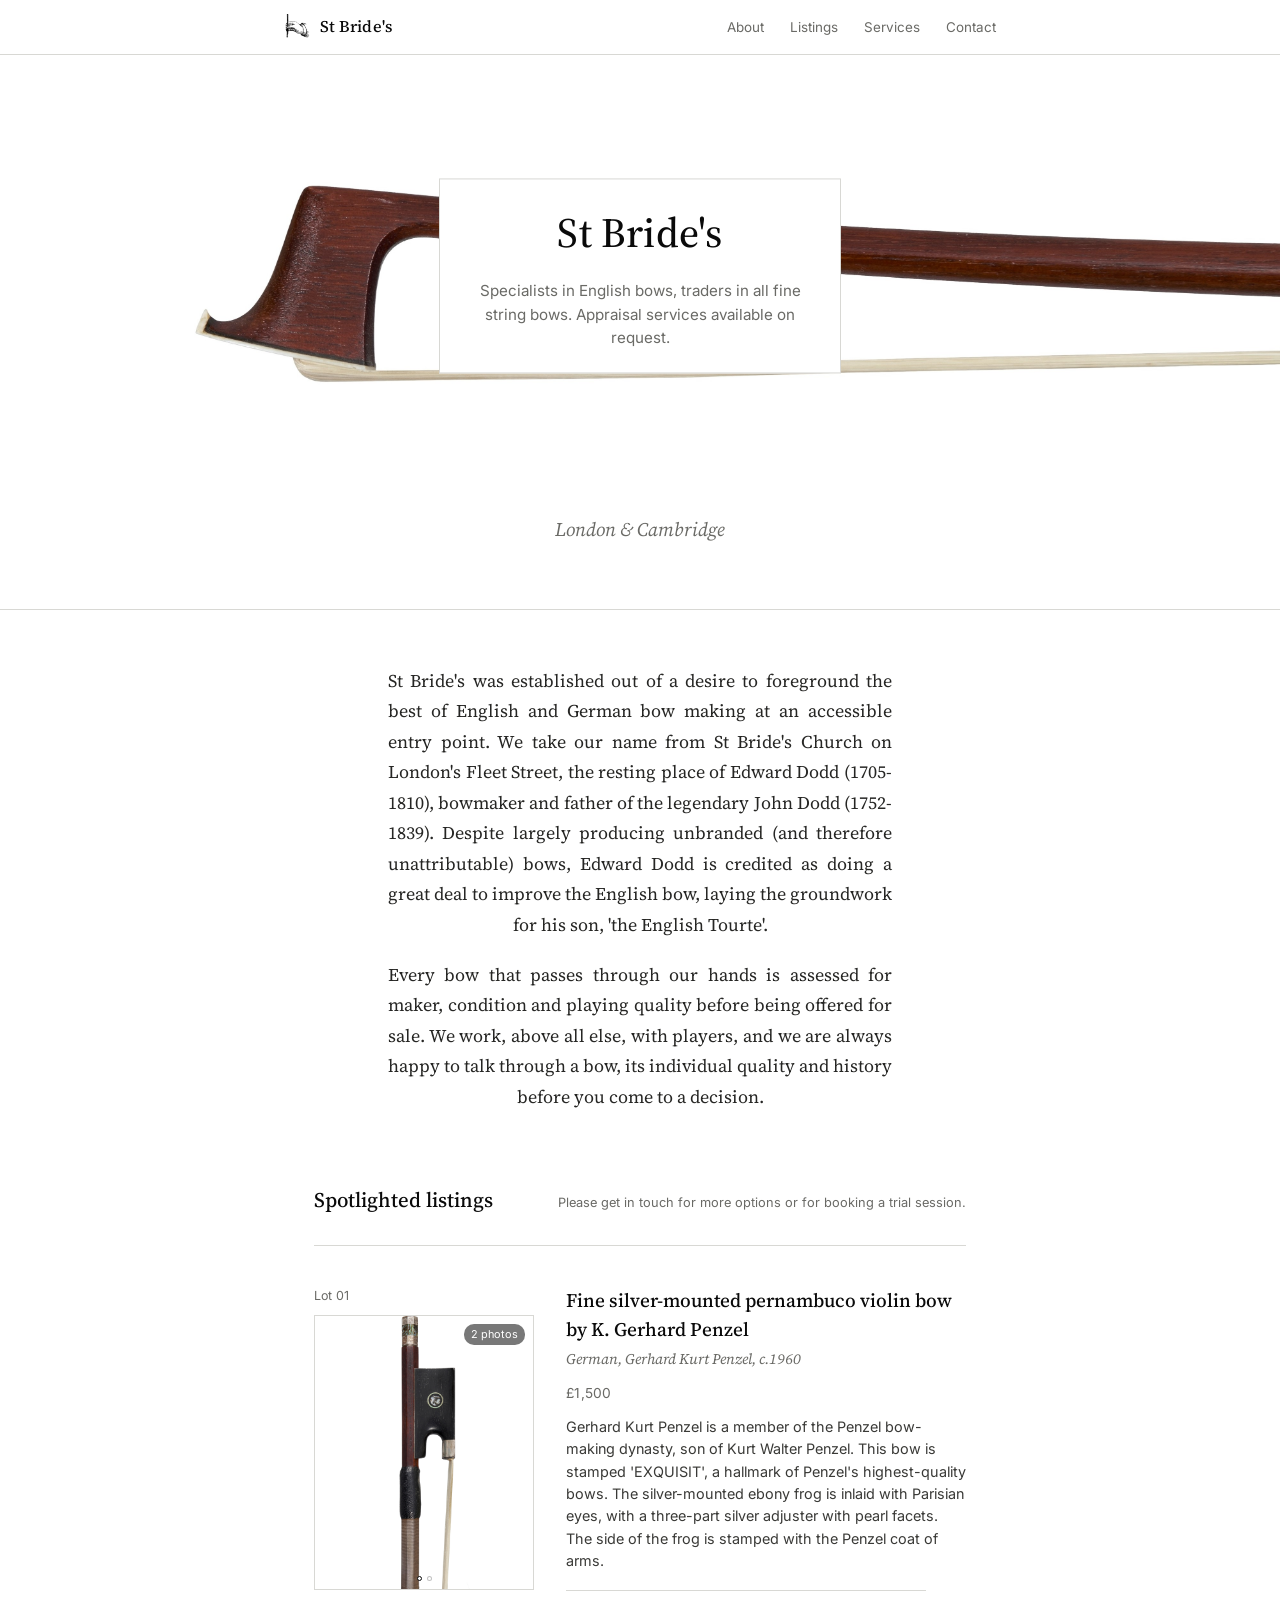
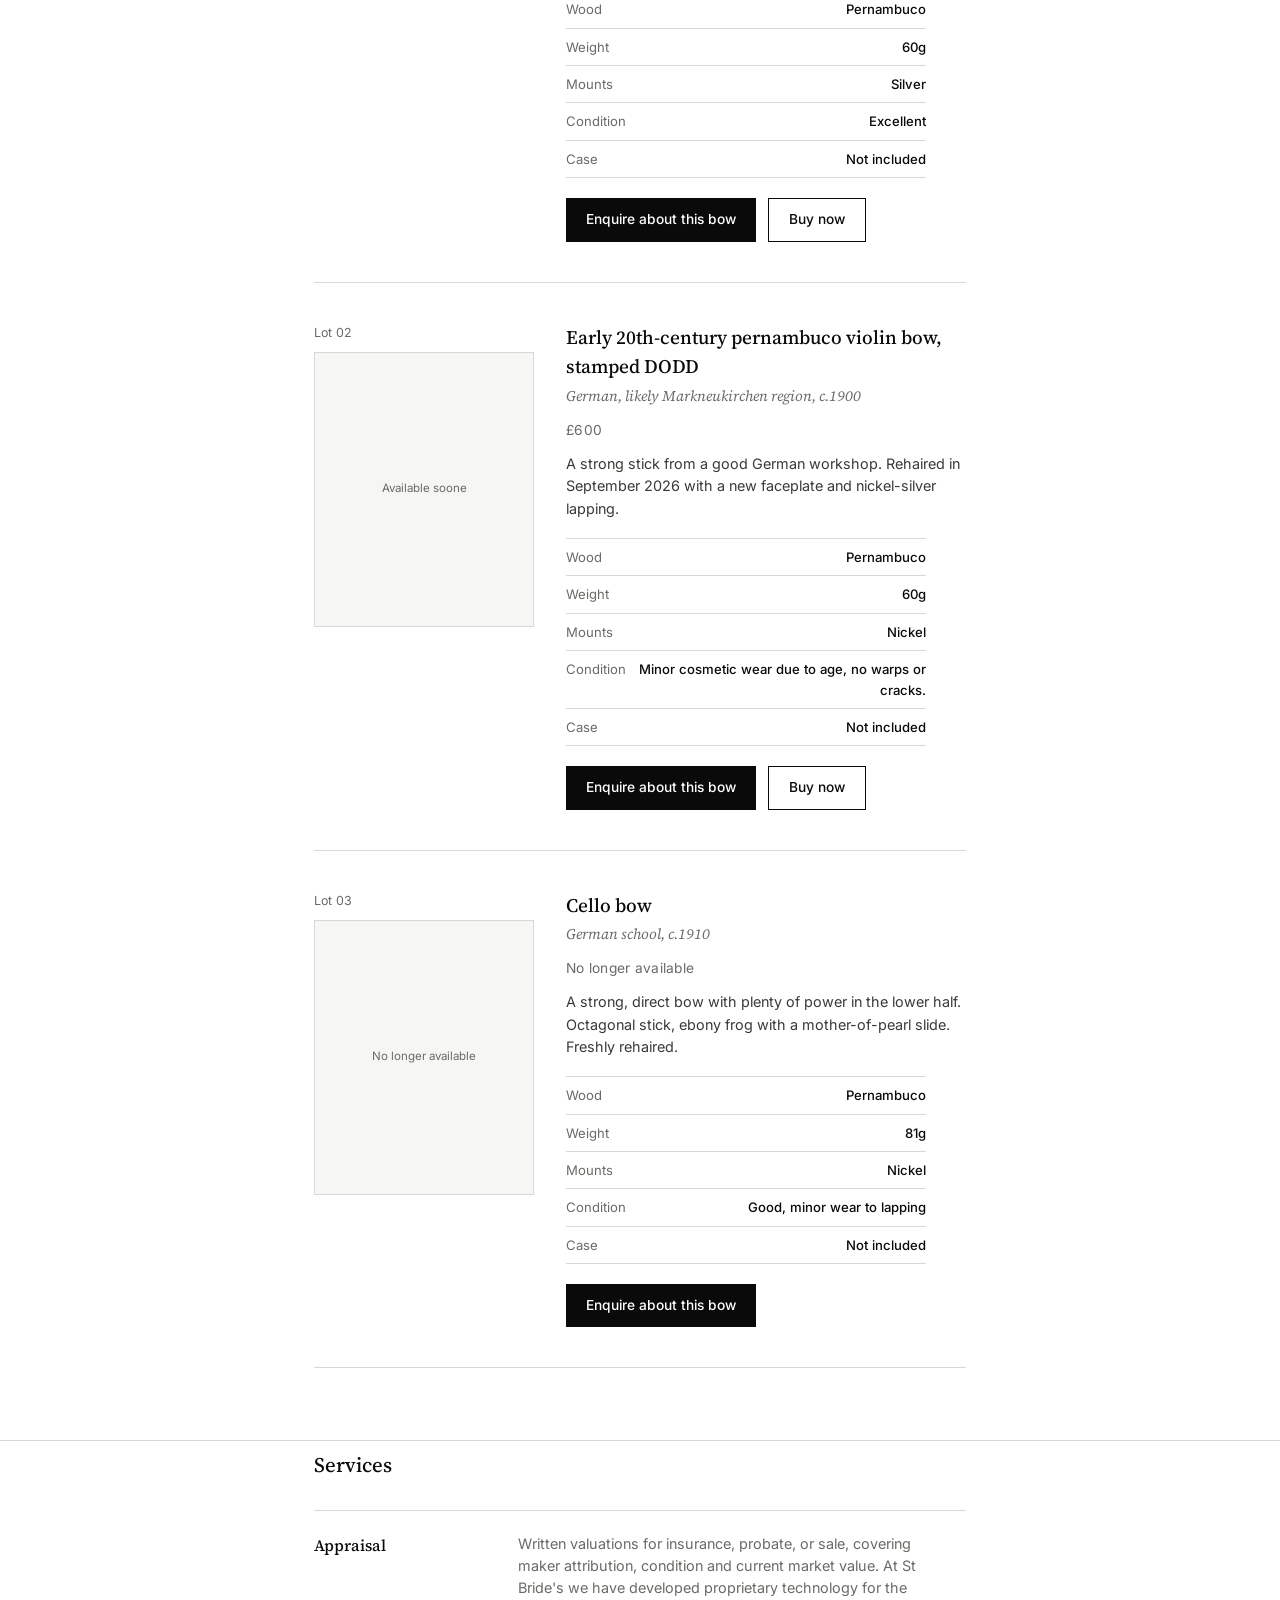
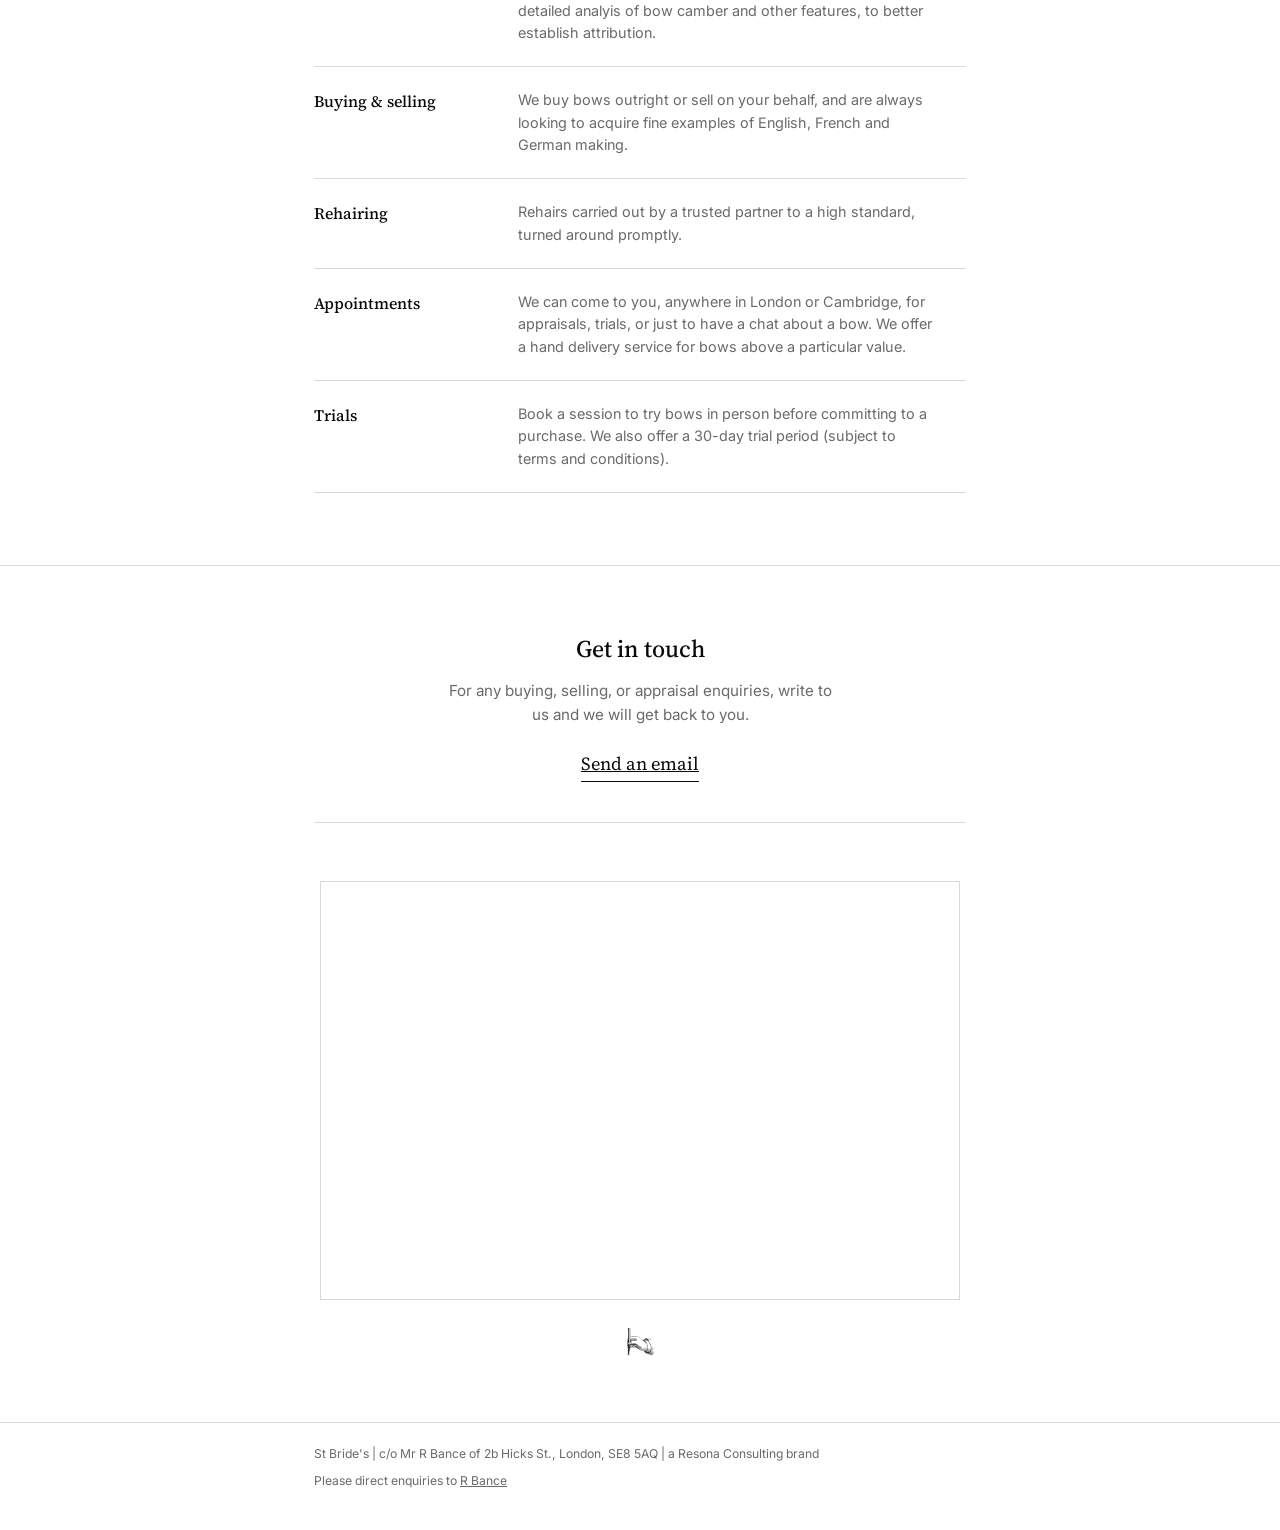
==== index.html @ fdedaac2 "Remove mailing list and duplicate sign-off image Removed mailing list section and redundant sign-off" ====
<!DOCTYPE html>
<html lang="en">
<head>
<meta charset="UTF-8">
<meta name="viewport" content="width=device-width, initial-scale=1.0">
<title>St Bride's Bows</title>
<link rel="icon" type="image/png" href="holding.png">
<link rel="preconnect" href="https://fonts.googleapis.com">
<link rel="preconnect" href="https://fonts.gstatic.com" crossorigin>
<link href="https://fonts.googleapis.com/css2?family=Source+Serif+4:ital,wght@0,400;0,500;1,400&family=Inter:wght@400;500&display=swap" rel="stylesheet">
<style>
  :root{
    --ink: #0a0a0a;
    --paper: #ffffff;
    --surface: #f6f6f4;
    --line: #d8d8d4;
    --dim: #6a6a66;
  }

  *{ margin:0; padding:0; box-sizing:border-box; }

  html{ scroll-behavior: smooth; }
  html, body{ max-width: 100%; overflow-x: hidden; }

  body{
    background: var(--paper);
    color: var(--ink);
    font-family: 'Inter', sans-serif;
    line-height: 1.55;
    -webkit-font-smoothing: antialiased;
    padding-top: 58px;
  }

  a{ color: inherit; }

  .serif{ font-family: 'Source Serif 4', serif; }

  .wrap{
    max-width: 700px;
    margin: 0 auto;
    padding: 0 24px;
  }

  hr.rule{
    border: none;
    border-top: 1px solid var(--line);
    margin: 0;
  }

  /* ---------- HEADER ---------- */
  .site-header{
    position: fixed;
    top: 0;
    left: 0;
    right: 0;
    z-index: 50;
    background: rgba(255,255,255,0.9);
    backdrop-filter: blur(8px);
    -webkit-backdrop-filter: blur(8px);
    border-bottom: 1px solid var(--line);
  }
  .site-header .wrap{
    max-width: 760px;
    display: flex;
    align-items: center;
    justify-content: space-between;
    padding: 14px 24px;
  }
  .site-header .brand{
    display: flex;
    align-items: center;
    gap: 10px;
    text-decoration: none;
  }
  .site-header .brand img{
    width: 26px;
    height: 26px;
    object-fit: contain;
    display: block;
  }
  .site-header .brand span{
    font-family: 'Source Serif 4', serif;
    font-weight: 500;
    font-size: 1.02rem;
    letter-spacing: 0.005em;
  }
  .site-header nav{
    display: flex;
    align-items: center;
    gap: 26px;
  }
  .site-header nav a{
    font-size: 0.84rem;
    text-decoration: none;
    color: var(--dim);
    transition: color 0.15s ease;
  }
  .site-header nav a:hover{ color: var(--ink); }

  @media (max-width: 480px){
    .site-header .brand span{ display: none; }
    .site-header nav{ gap: 16px; }
    .site-header nav a{ font-size: 0.78rem; }
  }

  /* ---------- HERO ---------- */
  .hero{
    padding: 0 0 64px;
    text-align: center;
  }
  .hero-photo{
    position: relative;
    width: 100%;
    height: clamp(240px, 34vw, 440px);
    background: var(--surface);
    overflow: hidden;
  }
  .hero-photo img{
    width: 100%;
    height: 100%;
    object-fit: cover;
    object-position: center 30%;
    display: block;
  }
  .hero-caption{
    position: absolute;
    left: 50%;
    top: 50%;
    transform: translate(-50%, -50%);
    background: #ffffff;
    border: 1px solid var(--line);
    padding: 22px 30px;
    max-width: 88%;
    box-sizing: border-box;
  }

  @media (max-width: 480px){
    .hero .mark{ font-size: 1.9rem; }
    .hero-caption{ padding: 16px 20px; }
  }
  .hero .mark{
    font-family: 'Source Serif 4', serif;
    font-size: 2.6rem;
    font-weight: 500;
    letter-spacing: 0.005em;
  }
  .hero .mark sup{
    font-size: 0.5em;
    top: -1em;
  }
  .hero .strapline{
    margin-top: 14px;
    font-size: 0.95rem;
    color: var(--dim);
    max-width: 34ch;
    margin-left: auto;
    margin-right: auto;
  }
  .hero .estd{
    margin-top: 22px;
    font-family: 'Source Serif 4', serif;
    font-style: italic;
    font-size: 1.2rem;
    color: var(--dim);
  }

  /* ---------- ABOUT ---------- */
  .about{
    padding: 56px 0 64px;
    scroll-margin-top: 72px;
  }
  .about p{
    font-family: 'Source Serif 4', serif;
    font-size: 1.12rem;
    line-height: 1.7;
    max-width: 56ch;
    margin: 0 auto;
    text-align: justify;
    text-align-last: center;
    color: #262624;
  }
  .about p + p{ margin-top: 20px; }

  /* ---------- LISTINGS ---------- */
  .listings{
    padding: 8px 0 72px;
    scroll-margin-top: 72px;
  }
  .listings-head{
    display:flex;
    justify-content: space-between;
    align-items: baseline;
    gap: 24px;
    padding-bottom: 28px;
  }
  .listings-head h2{
    font-family: 'Source Serif 4', serif;
    font-weight: 500;
    font-size: 1.3rem;
  }
  .listings-head span{
    font-size: 0.8rem;
    color: var(--dim);
    text-align: right;
    white-space: nowrap;
  }

  .listing{
    border-top: 1px solid var(--line);
    padding: 40px 0;
    display: grid;
    grid-template-columns: 220px 1fr;
    gap: 32px;
  }
  .listing:last-child{ border-bottom: 1px solid var(--line); }

  @media (max-width: 620px){
    .listing{ grid-template-columns: 1fr; gap: 20px; }
  }

  .lot-no{
    font-size: 0.78rem;
    color: var(--dim);
    margin-bottom: 10px;
  }

  .photo-slot{
    position: relative;
    aspect-ratio: 4/5;
    background: var(--surface);
    border: 1px solid var(--line);
    display:flex;
    align-items:center;
    justify-content:center;
    text-align:center;
    padding: 16px;
    overflow: hidden;
  }
  .photo-slot .label{
    font-size: 0.72rem;
    color: var(--dim);
  }
  .photo-slot img{
    width:100%;
    height:100%;
    object-fit: cover;
  }

  /* ---------- GALLERY (auto-built from data-photos) ---------- */
  .photo-slot.has-gallery{
    padding: 0;
    cursor: zoom-in;
  }
  .photo-slot .gallery-frame{
    position: relative;
    width: 100%;
    height: 100%;
  }
  .photo-slot .gallery-img{
    width: 100%;
    height: 100%;
    object-fit: cover;
    display: block;
  }
  .gallery-nav{
    position: absolute;
    top: 50%;
    transform: translateY(-50%);
    width: 28px;
    height: 28px;
    border: none;
    border-radius: 50%;
    background: rgba(255,255,255,0.85);
    color: var(--ink);
    font-size: 0.85rem;
    line-height: 1;
    cursor: pointer;
    display: flex;
    align-items: center;
    justify-content: center;
    opacity: 0;
    transition: opacity 0.15s ease;
  }
  .photo-slot:hover .gallery-nav,
  .photo-slot:focus-within .gallery-nav{ opacity: 1; }
  .gallery-nav.prev{ left: 8px; }
  .gallery-nav.next{ right: 8px; }
  .gallery-dots{
    position: absolute;
    left: 0;
    right: 0;
    bottom: 8px;
    display: flex;
    justify-content: center;
    gap: 5px;
  }
  .gallery-dots span{
    width: 5px;
    height: 5px;
    border-radius: 50%;
    background: rgba(255,255,255,0.6);
    border: 1px solid rgba(10,10,10,0.25);
  }
  .gallery-dots span.active{ background: #fff; border-color: var(--ink); }
  .gallery-count{
    position: absolute;
    top: 8px;
    right: 8px;
    background: rgba(10,10,10,0.55);
    color: #fff;
    font-size: 0.68rem;
    padding: 2px 7px;
    border-radius: 10px;
  }

  /* ---------- LIGHTBOX ---------- */
  .lightbox{
    position: fixed;
    inset: 0;
    z-index: 200;
    background: rgba(10,10,10,0.92);
    display: none;
    align-items: center;
    justify-content: center;
  }
  .lightbox.open{ display: flex; }
  .lightbox img{
    max-width: 88vw;
    max-height: 82vh;
    object-fit: contain;
    user-select: none;
  }
  .lightbox-close{
    position: absolute;
    top: 18px;
    right: 22px;
    background: none;
    border: none;
    color: #fff;
    font-size: 1.6rem;
    line-height: 1;
    cursor: pointer;
    padding: 6px;
  }
  .lightbox-nav{
    position: absolute;
    top: 50%;
    transform: translateY(-50%);
    background: none;
    border: none;
    color: #fff;
    font-size: 2rem;
    line-height: 1;
    cursor: pointer;
    padding: 10px 16px;
  }
  .lightbox-nav.prev{ left: 4px; }
  .lightbox-nav.next{ right: 4px; }
  .lightbox-count{
    position: absolute;
    bottom: 20px;
    left: 50%;
    transform: translateX(-50%);
    color: rgba(255,255,255,0.75);
    font-size: 0.78rem;
  }
  @media (max-width: 480px){
    .lightbox-nav{ font-size: 1.6rem; padding: 8px 10px; }
  }

  .info-col h3{
    font-family: 'Source Serif 4', serif;
    font-weight: 500;
    font-size: 1.2rem;
  }
  .attribution{
    font-family: 'Source Serif 4', serif;
    font-style: italic;
    font-size: 0.92rem;
    color: var(--dim);
    margin-top: 3px;
  }
  .price{
    font-size: 0.98rem;
    margin-top: 12px;
  }
  .price.unavailable{
    color: var(--dim);
    font-size: 0.86rem;
    letter-spacing: 0.02em;
  }
  .desc{
    font-size: 0.9rem;
    color: #3a3a37;
    margin-top: 12px;
    max-width: 46ch;
  }

  .specs{
    list-style: none;
    margin-top: 18px;
    border-top: 1px solid var(--line);
    max-width: 360px;
  }
  .specs li{
    display:flex;
    justify-content: space-between;
    gap: 12px;
    padding: 8px 0;
    border-bottom: 1px solid var(--line);
    font-size: 0.82rem;
  }
  .specs li span:first-child{ color: var(--dim); }
  .specs li span:last-child{ font-weight: 500; text-align: right; }

  .cta-row{
    margin-top: 20px;
    display: flex;
    flex-wrap: wrap;
    gap: 12px;
  }

  .cta{
    display: inline-flex;
    align-items:center;
    justify-content:center;
    background: var(--ink);
    color: #fff;
    text-decoration: none;
    font-weight: 500;
    font-size: 0.86rem;
    padding: 11px 20px;
    transition: opacity 0.15s ease;
  }
  .cta:hover{ opacity: 0.8; }
  .cta:focus-visible{
    outline: 2px solid var(--ink);
    outline-offset: 3px;
  }

  .cta-buy{
    display: inline-flex;
    align-items:center;
    justify-content:center;
    background: transparent;
    color: var(--ink);
    border: 1px solid var(--ink);
    text-decoration: none;
    font-weight: 500;
    font-size: 0.86rem;
    padding: 10px 20px;
    transition: background 0.15s ease, color 0.15s ease;
  }
  .cta-buy:hover{ background: var(--ink); color: #fff; }
  .cta-buy:focus-visible{
    outline: 2px solid var(--ink);
    outline-offset: 3px;
  }

  /* ---------- SERVICES ---------- */
  .services{
    padding: 8px 0 72px;
    scroll-margin-top: 72px;
  }
  .services h2{
    font-family: 'Source Serif 4', serif;
    font-weight: 500;
    font-size: 1.3rem;
    padding-bottom: 28px;
  }
  .services ul{
    list-style: none;
    border-top: 1px solid var(--line);
  }
  .services li{
    display: grid;
    grid-template-columns: 180px 1fr;
    gap: 24px;
    padding: 22px 0;
    border-bottom: 1px solid var(--line);
  }
  .services li strong{
    font-family: 'Source Serif 4', serif;
    font-weight: 500;
    font-size: 1rem;
  }
  .services li p{
    font-size: 0.9rem;
    color: var(--dim);
    max-width: 46ch;
  }
  @media (max-width: 620px){
    .services li{ grid-template-columns: 1fr; gap: 6px; }
  }

  /* ---------- CONTACT ---------- */
  .contact{
    padding: 64px 0 64px;
    text-align: center;
    scroll-margin-top: 72px;
  }
  .contact h2{
    font-family: 'Source Serif 4', serif;
    font-weight: 500;
    font-size: 1.5rem;
  }
  .contact p{
    margin-top: 12px;
    color: var(--dim);
    font-size: 0.95rem;
    max-width: 40ch;
    margin-left: auto;
    margin-right: auto;
  }
  .contact .email{
    display: inline-block;
    margin-top: 24px;
    font-family: 'Source Serif 4', serif;
    font-size: 1.15rem;
    border-bottom: 1px solid var(--ink);
    padding-bottom: 2px;
  }
  .contact .note{
    margin-top: 28px;
    font-size: 0.78rem;
    color: var(--dim);
  }
  .contact .sign-off{
    width: 30px;
    height: 30px;
    object-fit: contain;
    display: block;
    margin: 28px auto 0;
    opacity: 0.85;
  }

  /* ---------- MAILING LIST ---------- */
  .mailing-list{
    margin-top: 40px;
    padding-top: 40px;
    border-top: 1px solid var(--line);
  }
  .mailing-list h3{
    font-family: 'Source Serif 4', serif;
    font-weight: 500;
    font-size: 1.05rem;
  }
  .mailing-list p{
    margin-top: 8px;
    color: var(--dim);
    font-size: 0.88rem;
    max-width: 38ch;
    margin-left: auto;
    margin-right: auto;
  }
  .mailing-list .ml-embed{
    margin-top: 18px;
    display: flex;
    justify-content: center;
  }
  .mailing-list .ml-embed iframe{
    width: 100%;
    max-width: 640px;
    height: 419px;
    border: 1px solid var(--line);
  }
  @media (max-width: 480px){
    .mailing-list .ml-embed iframe{ height: 520px; }
  }
  .mailing-list .ml-note{
    margin-top: 10px;
    font-size: 0.74rem;
    color: var(--dim);
  }

  /* ---------- FOOTER ---------- */
  footer{
    border-top: 1px solid var(--line);
    padding: 22px 0 40px;
  }
  footer .wrap{
    display:flex;
    justify-content: space-between;
    flex-wrap: wrap;
    gap: 8px;
    font-size: 0.76rem;
    color: var(--dim);
  }
  footer a{ text-decoration: underline; }

  @media (prefers-reduced-motion: reduce){
    .cta, .cta-buy{ transition: none; }
    html{ scroll-behavior: auto; }
  }
</style>
</head>
<body>

<header class="site-header">
  <div class="wrap">
    <a class="brand" href="#top">
      <img src="holding.png" alt="St Bride's logo">
      <span>St Bride's</span>
    </a>
    <nav>
      <a href="#about">About</a>
      <a href="#listings">Listings</a>
      <a href="#services">Services</a>
      <a href="#contact">Contact</a>
    </nav>
  </div>
</header>

<section class="hero" id="top">
  <div class="hero-photo">
    <img src="frog-detail.jpg" alt="Detail of a violin bow frog">
    <div class="hero-caption">
      <div class="mark">St Bride's</div>
      <p class="strapline">Specialists in English bows, traders in all fine string bows. Appraisal services available on request.</p>
    </div>
  </div>
  <div class="wrap">
    <p class="estd">London & Cambridge</p>
  </div>
</section>

<hr class="rule">

<section class="about" id="about">
  <div class="wrap">
    <p>St Bride's was established out of a desire to foreground the best of English and German bow making at an accessible entry point. We take our name from St Bride's Church on London's Fleet Street, the resting place of Edward Dodd (1705-1810), bowmaker and father of the legendary John Dodd (1752-1839). Despite largely producing unbranded (and therefore unattributable) bows, Edward Dodd is credited as doing a great deal to improve the English bow, laying the groundwork for his son, 'the English Tourte'.</p>
    <p>Every bow that passes through our hands is assessed for maker, condition and playing quality before being offered for sale. We work, above all else, with players, and we are always happy to talk through a bow, its individual quality and history before you come to a decision.</p>
  </div>
</section>

<section class="listings" id="listings">
  <div class="wrap">
    <div class="listings-head">
      <h2>Spotlighted listings</h2>
      <span>Please get in touch for more options or for booking a trial session.</span>
    </div>

    <!-- LOT 01 -->
    <article class="listing">
      <div>
        <div class="lot-no">Lot 01</div>
        <div class="photo-slot" data-photos="images/lot01-frog.jpg,images/lot01-tip.jpg" data-alt="Fine pernambuco violin bow by Penzel">
          <span class="label">Available soon</span>
          <!--
            To add photos: put the files in an /images folder next to this page,
            then fill in data-photos above as a comma-separated list, e.g.
            data-photos="images/lot01-full.jpg,images/lot01-frog.jpg,images/lot01-tip.jpg"
            The gallery (thumbnail arrows, dots, and click-to-enlarge lightbox)
            builds itself from that list — nothing else to edit.
          -->
        </div>
      </div>
      <div class="info-col">
        <h3>Fine silver-mounted pernambuco violin bow by K. Gerhard Penzel</h3>
        <div class="attribution">German, Gerhard Kurt Penzel, c.1960</div>
        <div class="price unavailable">£1,500</div>
        <p class="desc">Gerhard Kurt Penzel is a member of the Penzel bow-making dynasty, son of Kurt Walter Penzel. This bow is stamped 'EXQUISIT', a hallmark of Penzel's highest-quality bows. The silver-mounted ebony frog is inlaid with Parisian eyes, with a three-part silver adjuster with pearl facets. The side of the frog is stamped with the Penzel coat of arms.</p>
        <ul class="specs">
          <li><span>Wood</span><span>Pernambuco</span></li>
          <li><span>Weight</span><span>60g</span></li>
          <li><span>Mounts</span><span>Silver</span></li>
          <li><span>Condition</span><span>Excellent</span></li>
          <li><span>Case</span><span>Not included</span></li>
        </ul>
        <div class="cta-row">
          <a class="cta" href="mailto:reubenbance@gmail.com?subject=Enquiry — Lot 01, Violin bow">
            Enquire about this bow
          </a>
          <!-- Replace with this lot's Stripe Payment Link (Stripe Dashboard → Payment links → Create) -->
          <a class="cta-buy" href="https://buy.stripe.com/REPLACE_LOT_01">
            Buy now
          </a>
        </div>
      </div>
    </article>

    <!-- LOT 02 -->
    <article class="listing">
      <div>
        <div class="lot-no">Lot 02</div>
        <div class="photo-slot">
          <span class="label">Available soone</span>
        </div>
      </div>
      <div class="info-col">
        <h3>Early 20th-century pernambuco violin bow, stamped DODD</h3>
        <div class="attribution">German, likely Markneukirchen region, c.1900</div>
        <div class="price unavailable">£600</div>
        <p class="desc">A strong stick from a good German workshop. Rehaired in September 2026 with a new faceplate and nickel-silver lapping.</p>
        <ul class="specs">
          <li><span>Wood</span><span>Pernambuco</span></li>
          <li><span>Weight</span><span>60g</span></li>
          <li><span>Mounts</span><span>Nickel</span></li>
          <li><span>Condition</span><span>Minor cosmetic wear due to age, no warps or cracks.</span></li>
          <li><span>Case</span><span>Not included</span></li>
        </ul>
        <div class="cta-row">
          <a class="cta" href="mailto:reubenbance@gmail.com?subject=Enquiry — Lot 02, Viola bow">
            Enquire about this bow
          </a>
          <!-- Replace with this lot's Stripe Payment Link -->
          <a class="cta-buy" href="https://buy.stripe.com/REPLACE_LOT_02">
            Buy now
          </a>
        </div>
      </div>
    </article>

    <!-- LOT 03 -->
    <article class="listing">
      <div>
        <div class="lot-no">Lot 03</div>
        <div class="photo-slot">
          <span class="label">No longer available</span>
        </div>
      </div>
      <div class="info-col">
        <h3>Cello bow</h3>
        <div class="attribution">German school, c.1910</div>
        <div class="price unavailable">No longer available</div>
        <p class="desc">A strong, direct bow with plenty of power in the lower half. Octagonal stick, ebony frog with a mother-of-pearl slide. Freshly rehaired.</p>
        <ul class="specs">
          <li><span>Wood</span><span>Pernambuco</span></li>
          <li><span>Weight</span><span>81g</span></li>
          <li><span>Mounts</span><span>Nickel</span></li>
          <li><span>Condition</span><span>Good, minor wear to lapping</span></li>
          <li><span>Case</span><span>Not included</span></li>
        </ul>
        <div class="cta-row">
          <a class="cta" href="mailto:reubenbance@gmail.com?subject=Enquiry — Lot 03, Cello bow">
            Enquire about this bow
          </a>
          <!-- Lot 03 is no longer available — Buy now button intentionally omitted -->
        </div>
      </div>
    </article>

  </div>
</section>

<hr class="rule">

<section class="services" id="services">
  <div class="wrap">
    <h2>Services</h2>
    <ul>
      <li>
        <strong>Appraisal</strong>
        <p>Written valuations for insurance, probate, or sale, covering maker attribution, condition and current market value. At St Bride's we have developed proprietary technology for the detailed analyis of bow camber and other features, to better establish attribution.</p>
      </li>
      <li>
        <strong>Buying &amp; selling</strong>
        <p>We buy bows outright or sell on your behalf, and are always looking to acquire fine examples of English, French and German making.</p>
      </li>
      <li>
        <strong>Rehairing</strong>
        <p>Rehairs carried out by a trusted partner to a high standard, turned around promptly.</p>
      </li>
      <li>
        <strong>Appointments</strong>
        <p>We can come to you, anywhere in London or Cambridge, for appraisals, trials, or just to have a chat about a bow. We offer a hand delivery service for bows above a particular value.</p>
      </li>
      <li>
        <strong>Trials</strong>
        <p>Book a session to try bows in person before committing to a purchase. We also offer a 30-day trial period (subject to terms and conditions).</p>
      </li>
    </ul>
  </div>
</section>

<hr class="rule">

<section class="contact" id="contact">
  <div class="wrap">
    <h2>Get in touch</h2>
    <p>For any buying, selling, or appraisal enquiries, write to us and we will get back to you.</p>
    <a class="email" href="mailto:reubenbance@gmail.com">Send an email</a>

    <div class="mailing-list">
      <div class="ml-embed">
        <iframe src="https://docs.google.com/forms/d/e/1FAIpQLSf0sSOda7EhYmlmO-nbS3aRxY2b7P7_MfkmD1TlYvDlVukSvg/viewform?embedded=true" frameborder="0" marginheight="0" marginwidth="0">Loading…</iframe>
      </div>
    </div>

    <img class="sign-off" src="holding.png" alt="St Bride's logo">
  </div>
</section>

<footer>
  <div class="wrap">
    <div>St Bride's | c/o Mr R Bance of 2b Hicks St., London, SE8 5AQ | a Resona Consulting brand</div>
    <div>Please direct enquiries to <a href="mailto:reubenbance@gmail.com">R Bance</a></div>
  </div>
</footer>

<script>
(function(){
  // Build the single lightbox overlay once
  var lb = document.createElement('div');
  lb.className = 'lightbox';
  lb.innerHTML =
    '<button class="lightbox-close" aria-label="Close">&times;</button>' +
    '<button class="lightbox-nav prev" aria-label="Previous photo">&#10094;</button>' +
    '<img alt="">' +
    '<button class="lightbox-nav next" aria-label="Next photo">&#10095;</button>' +
    '<div class="lightbox-count"></div>';
  document.body.appendChild(lb);

  var lbImg = lb.querySelector('img');
  var lbCount = lb.querySelector('.lightbox-count');
  var lbPhotos = [];
  var lbIndex = 0;
  var lbAlt = '';

  function showLightboxImage(){
    lbImg.src = lbPhotos[lbIndex];
    lbImg.alt = lbAlt;
    lbCount.textContent = lbPhotos.length > 1 ? (lbIndex + 1) + ' / ' + lbPhotos.length : '';
    var multi = lbPhotos.length > 1;
    lb.querySelector('.lightbox-nav.prev').style.display = multi ? '' : 'none';
    lb.querySelector('.lightbox-nav.next').style.display = multi ? '' : 'none';
  }
  function openLightbox(photos, index, alt){
    lbPhotos = photos; lbIndex = index; lbAlt = alt || '';
    showLightboxImage();
    lb.classList.add('open');
  }
  function closeLightbox(){ lb.classList.remove('open'); }
  function lbPrev(){ lbIndex = (lbIndex - 1 + lbPhotos.length) % lbPhotos.length; showLightboxImage(); }
  function lbNext(){ lbIndex = (lbIndex + 1) % lbPhotos.length; showLightboxImage(); }

  lb.querySelector('.lightbox-close').addEventListener('click', closeLightbox);
  lb.querySelector('.lightbox-nav.prev').addEventListener('click', lbPrev);
  lb.querySelector('.lightbox-nav.next').addEventListener('click', lbNext);
  lb.addEventListener('click', function(e){ if (e.target === lb) closeLightbox(); });
  document.addEventListener('keydown', function(e){
    if (!lb.classList.contains('open')) return;
    if (e.key === 'Escape') closeLightbox();
    if (e.key === 'ArrowLeft') lbPrev();
    if (e.key === 'ArrowRight') lbNext();
  });
  // swipe support
  var touchStartX = null;
  lb.addEventListener('touchstart', function(e){ touchStartX = e.changedTouches[0].clientX; });
  lb.addEventListener('touchend', function(e){
    if (touchStartX === null) return;
    var dx = e.changedTouches[0].clientX - touchStartX;
    if (Math.abs(dx) > 40) { dx > 0 ? lbPrev() : lbNext(); }
    touchStartX = null;
  });

  // Build an inline gallery for every photo-slot that lists photos
  document.querySelectorAll('.photo-slot[data-photos]').forEach(function(slot){
    var raw = slot.getAttribute('data-photos') || '';
    var photos = raw.split(',').map(function(s){ return s.trim(); }).filter(Boolean);
    if (photos.length === 0) return; // no photos yet — leave the placeholder label as-is

    var alt = slot.getAttribute('data-alt') || '';
    var index = 0;
    slot.classList.add('has-gallery');
    slot.innerHTML = '';

    var frame = document.createElement('div');
    frame.className = 'gallery-frame';

    var img = document.createElement('img');
    img.className = 'gallery-img';
    img.src = photos[0];
    img.alt = alt;
    frame.appendChild(img);

    function update(){
      img.src = photos[index];
      if (dots) {
        dots.querySelectorAll('span').forEach(function(d, i){
          d.classList.toggle('active', i === index);
        });
      }
    }

    var dots = null;
    if (photos.length > 1) {
      var prevBtn = document.createElement('button');
      prevBtn.className = 'gallery-nav prev';
      prevBtn.type = 'button';
      prevBtn.setAttribute('aria-label', 'Previous photo');
      prevBtn.innerHTML = '&#10094;';
      prevBtn.addEventListener('click', function(e){
        e.stopPropagation();
        index = (index - 1 + photos.length) % photos.length;
        update();
      });

      var nextBtn = document.createElement('button');
      nextBtn.className = 'gallery-nav next';
      nextBtn.type = 'button';
      nextBtn.setAttribute('aria-label', 'Next photo');
      nextBtn.innerHTML = '&#10095;';
      nextBtn.addEventListener('click', function(e){
        e.stopPropagation();
        index = (index + 1) % photos.length;
        update();
      });

      dots = document.createElement('div');
      dots.className = 'gallery-dots';
      photos.forEach(function(_, i){
        var d = document.createElement('span');
        if (i === 0) d.classList.add('active');
        dots.appendChild(d);
      });

      var count = document.createElement('div');
      count.className = 'gallery-count';
      count.textContent = photos.length + ' photos';

      frame.appendChild(prevBtn);
      frame.appendChild(nextBtn);
      frame.appendChild(dots);
      frame.appendChild(count);
    }

    frame.addEventListener('click', function(){
      openLightbox(photos, index, alt);
    });

    slot.appendChild(frame);
  });
})();
</script>
</body>
</html>
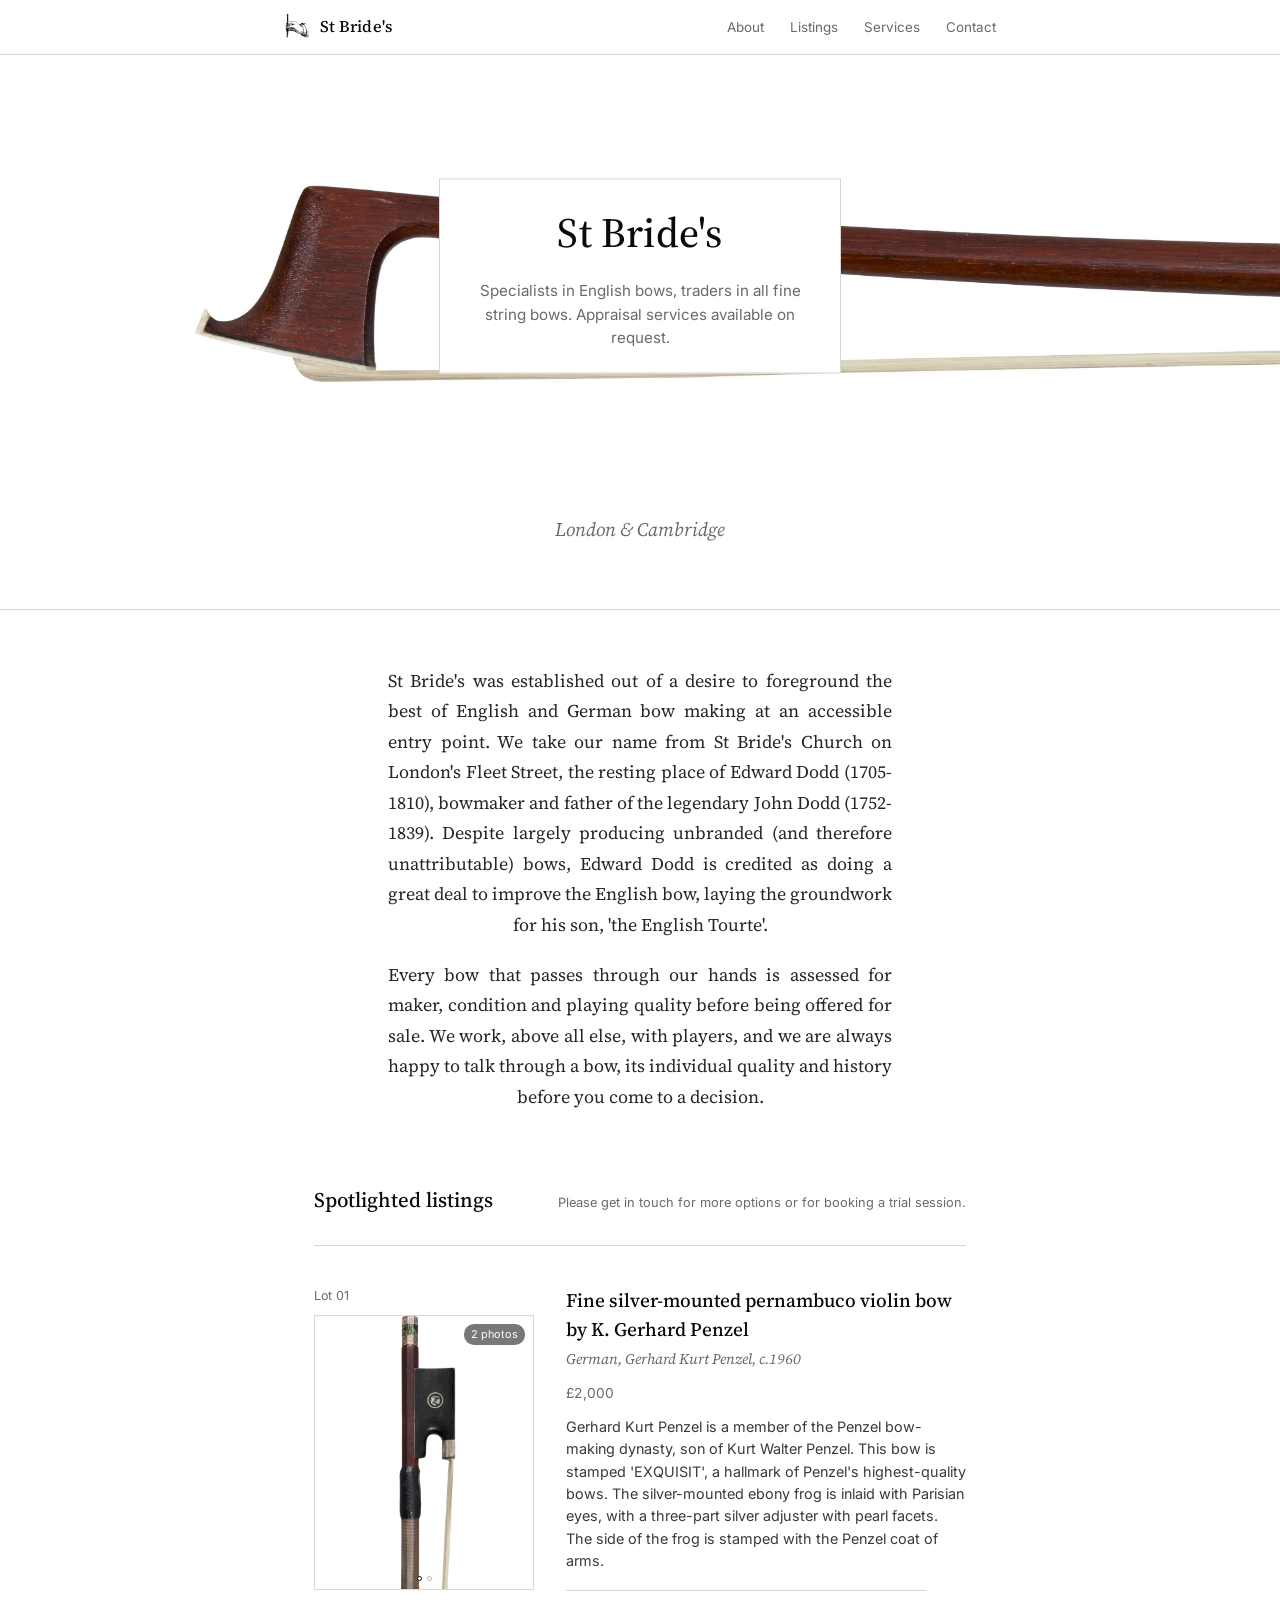
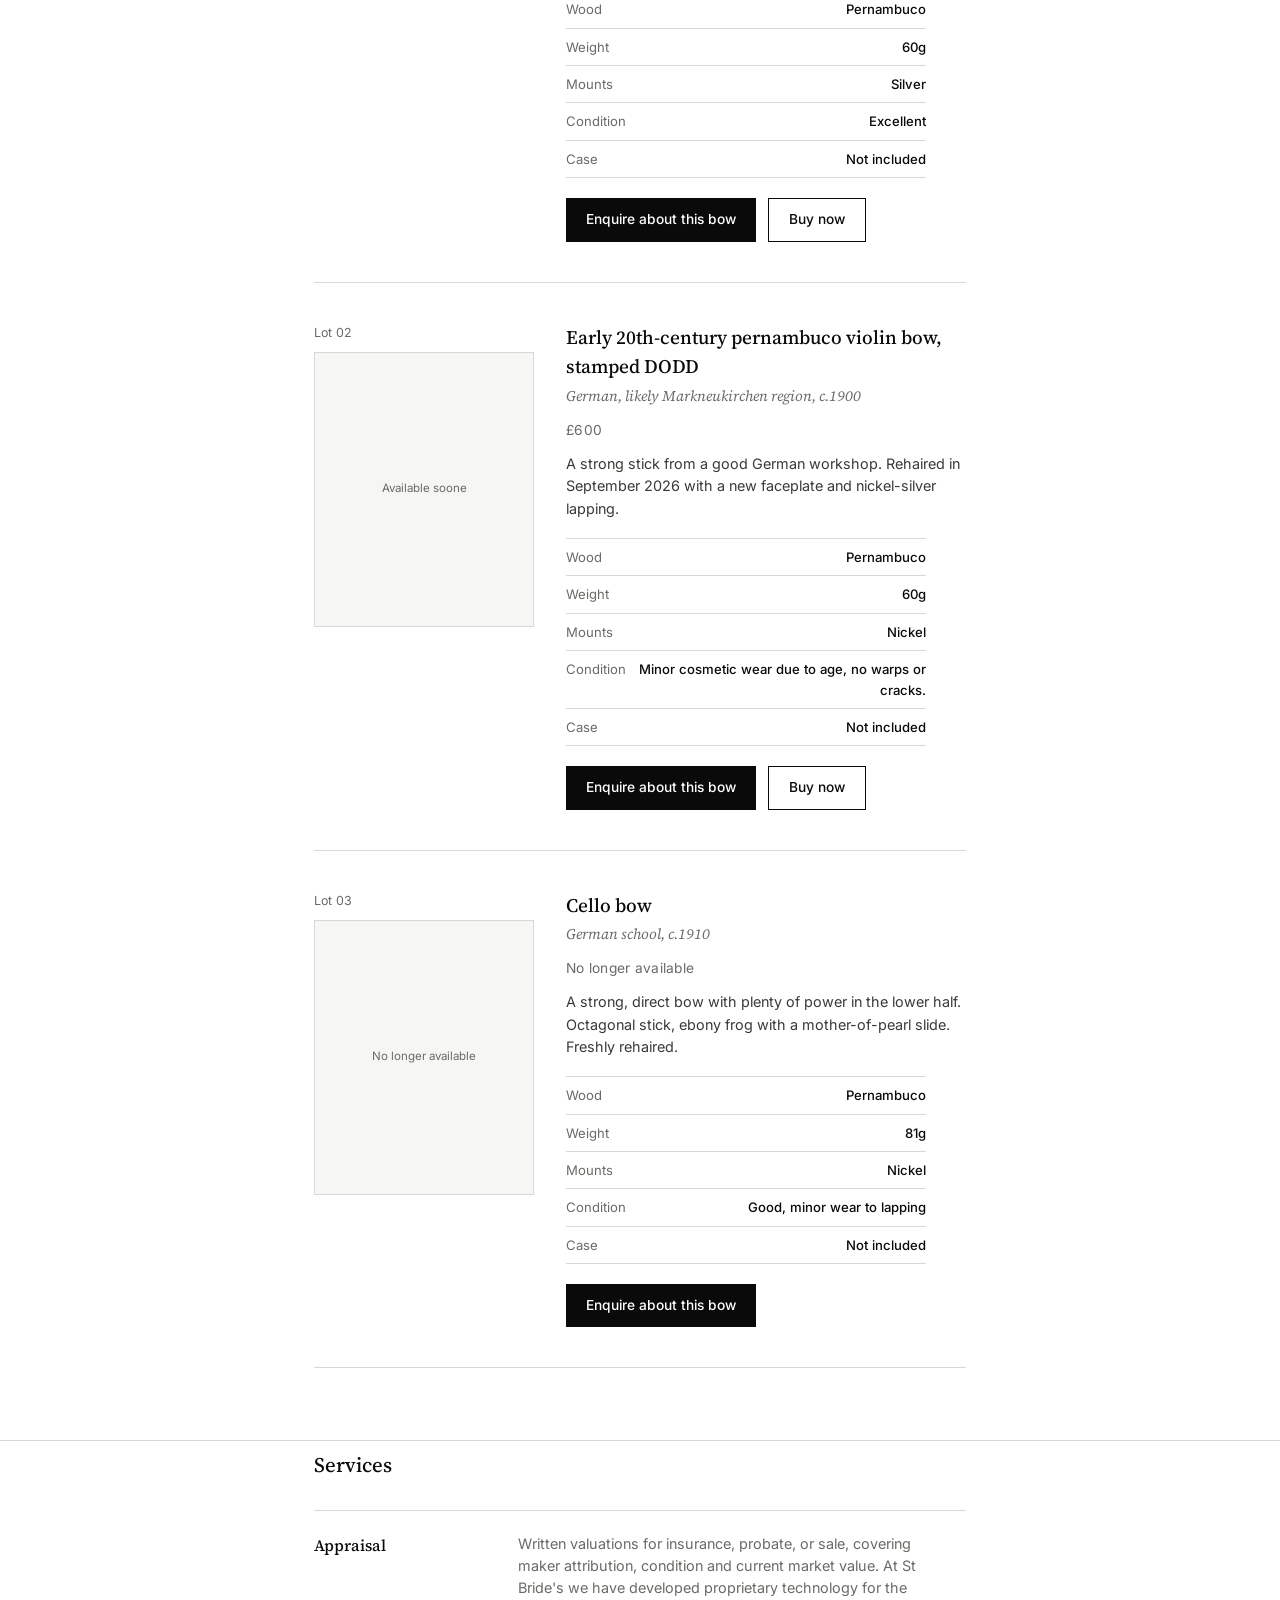
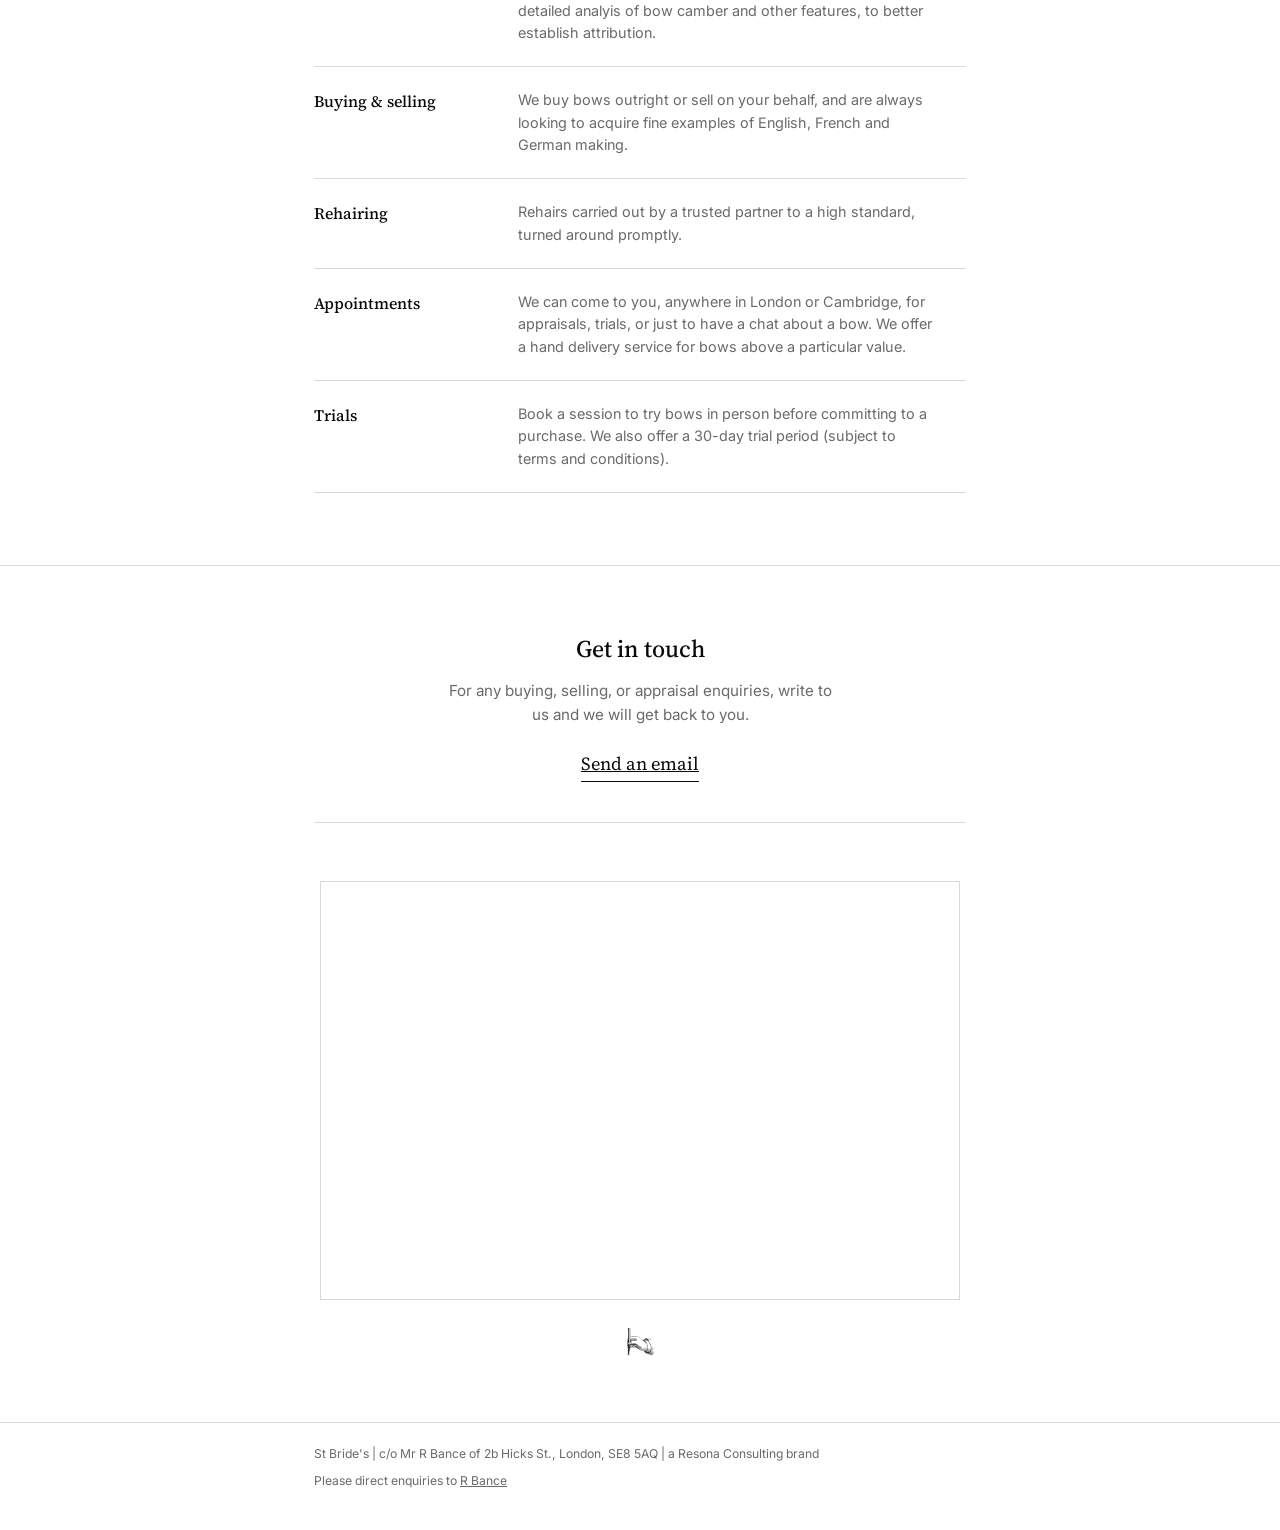
==== commit acd949cb: "Update index.html" ====
--- a/index.html
+++ b/index.html
@@ -658,7 +658,7 @@
       <div class="info-col">
         <h3>Fine silver-mounted pernambuco violin bow by K. Gerhard Penzel</h3>
         <div class="attribution">German, Gerhard Kurt Penzel, c.1960</div>
-        <div class="price unavailable">£1,500</div>
+        <div class="price unavailable">£2,000</div>
         <p class="desc">Gerhard Kurt Penzel is a member of the Penzel bow-making dynasty, son of Kurt Walter Penzel. This bow is stamped 'EXQUISIT', a hallmark of Penzel's highest-quality bows. The silver-mounted ebony frog is inlaid with Parisian eyes, with a three-part silver adjuster with pearl facets. The side of the frog is stamped with the Penzel coat of arms.</p>
         <ul class="specs">
           <li><span>Wood</span><span>Pernambuco</span></li>
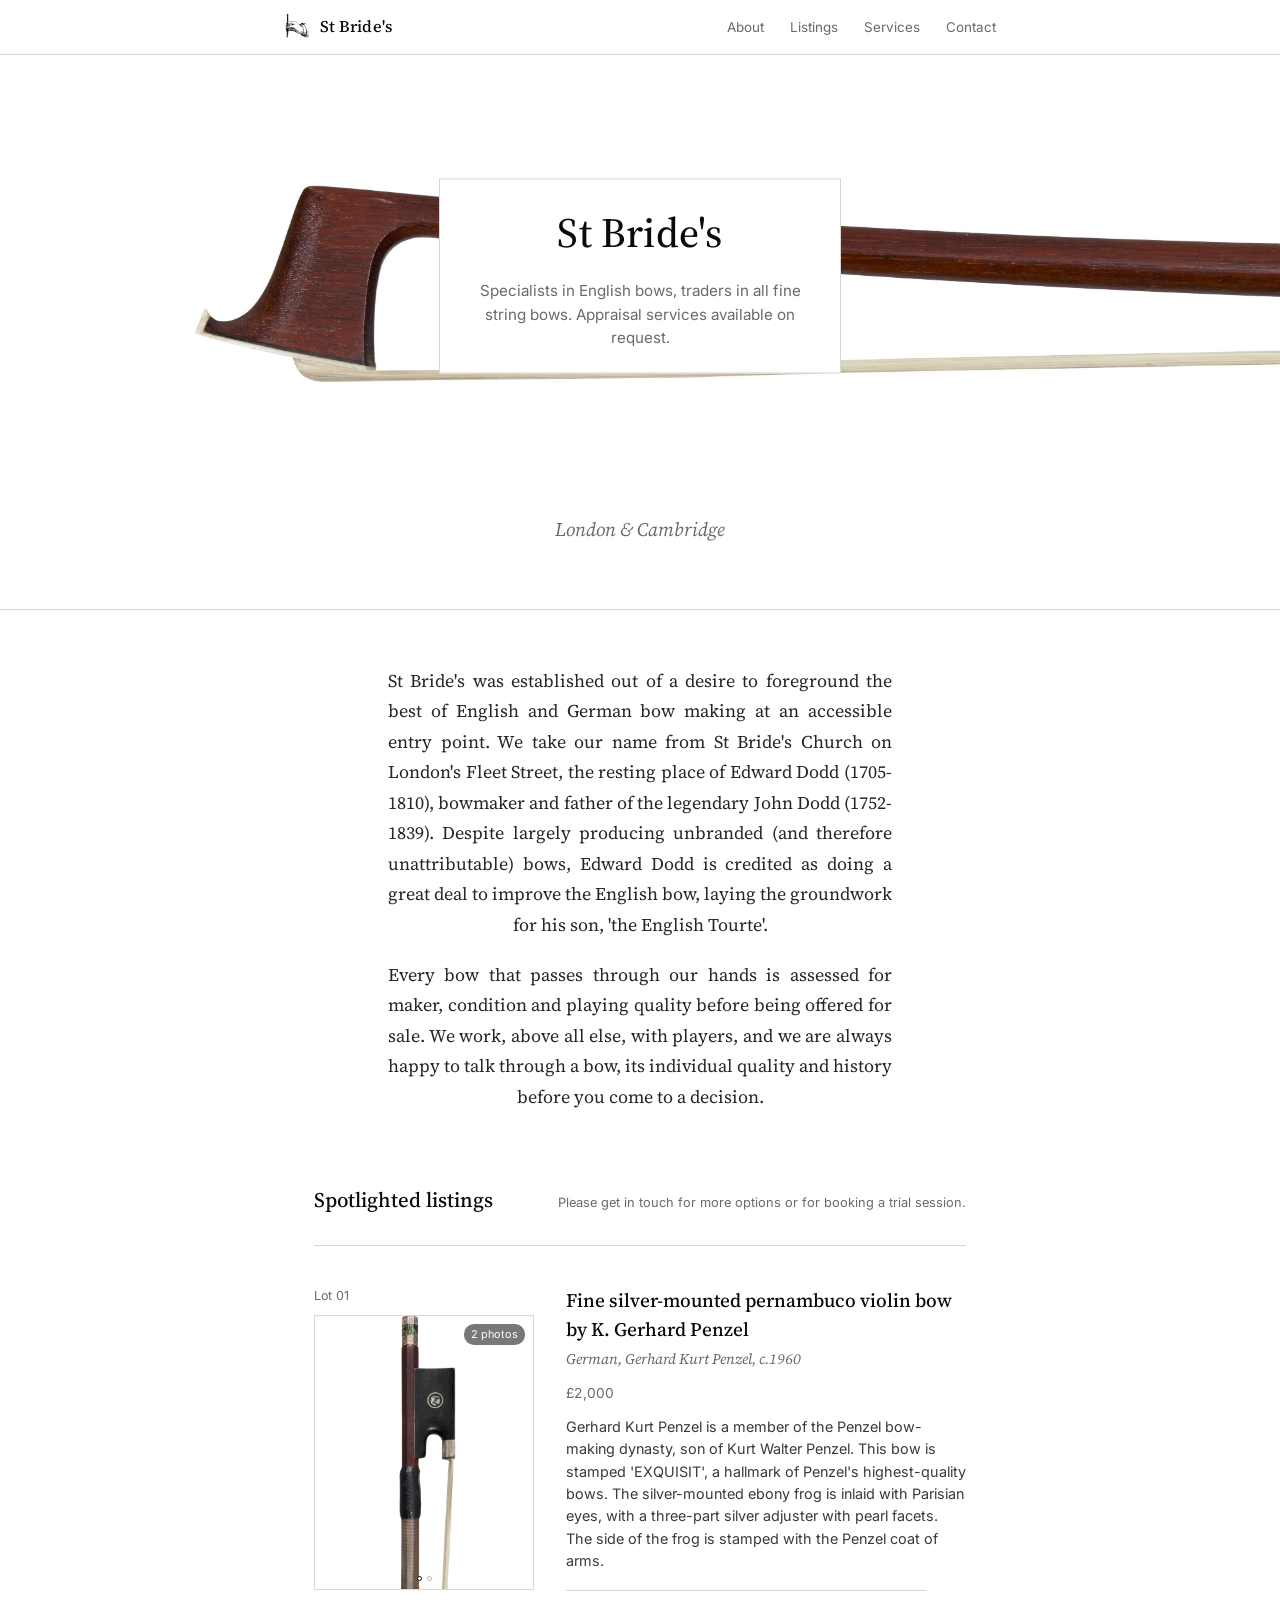
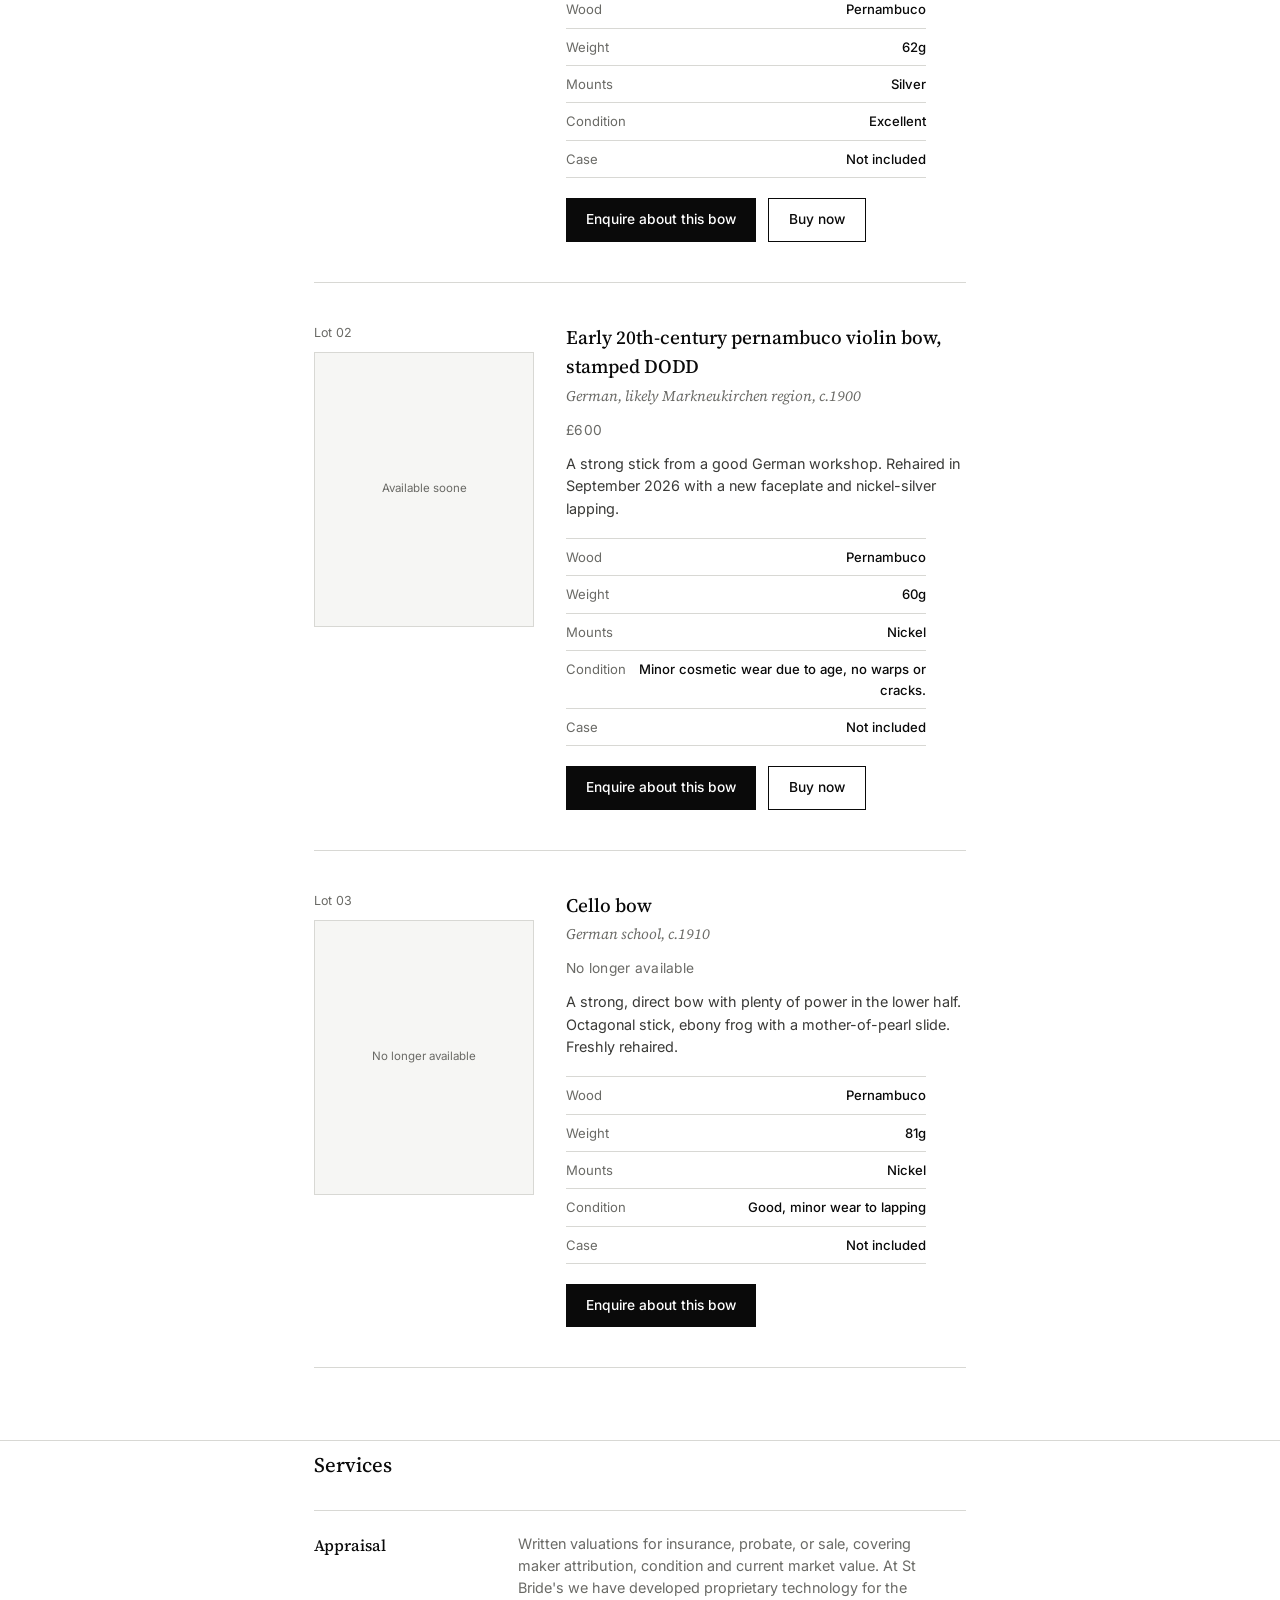
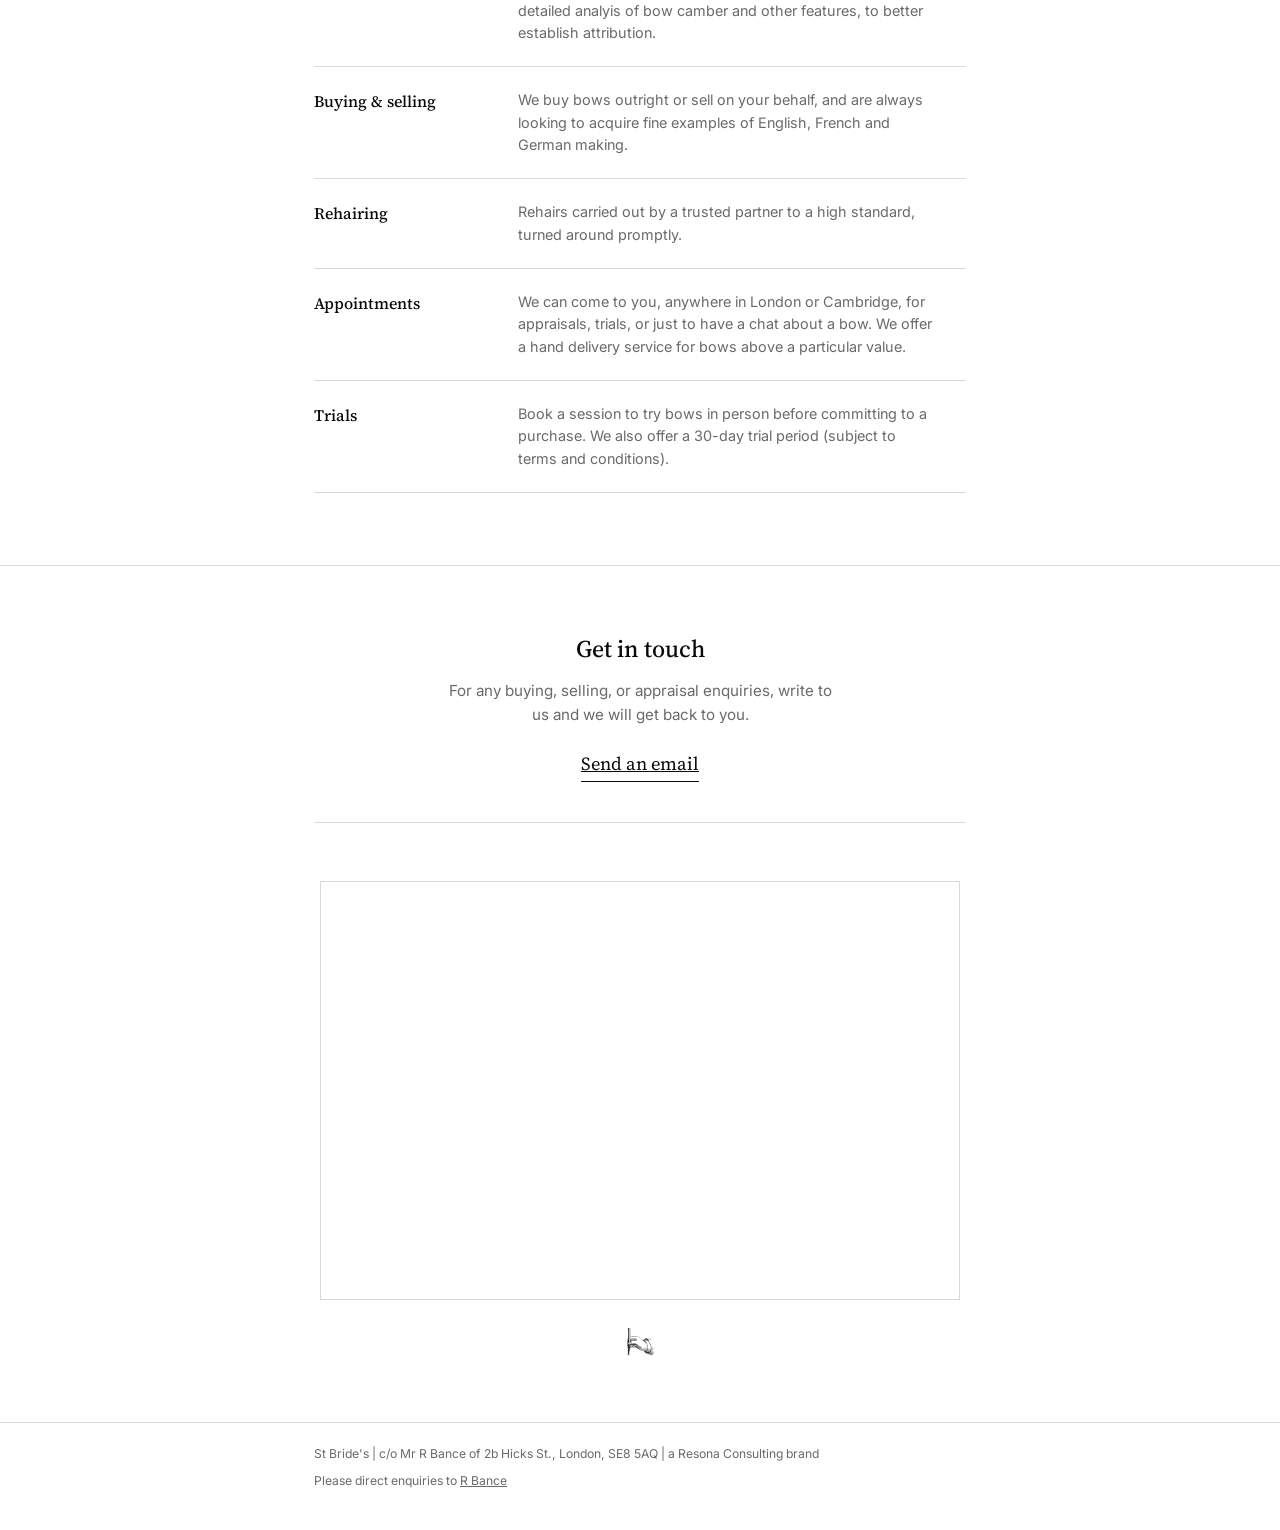
==== commit ccac2c24: "Update weight and payment link in index.html" ====
--- a/index.html
+++ b/index.html
@@ -662,17 +662,17 @@
         <p class="desc">Gerhard Kurt Penzel is a member of the Penzel bow-making dynasty, son of Kurt Walter Penzel. This bow is stamped 'EXQUISIT', a hallmark of Penzel's highest-quality bows. The silver-mounted ebony frog is inlaid with Parisian eyes, with a three-part silver adjuster with pearl facets. The side of the frog is stamped with the Penzel coat of arms.</p>
         <ul class="specs">
           <li><span>Wood</span><span>Pernambuco</span></li>
-          <li><span>Weight</span><span>60g</span></li>
+          <li><span>Weight</span><span>62g</span></li>
           <li><span>Mounts</span><span>Silver</span></li>
           <li><span>Condition</span><span>Excellent</span></li>
           <li><span>Case</span><span>Not included</span></li>
         </ul>
         <div class="cta-row">
-          <a class="cta" href="mailto:reubenbance@gmail.com?subject=Enquiry — Lot 01, Violin bow">
+          <a class="cta" href="mailto:reubenbance@gmail.com?subject=Enquiry — Lot 01, Violin bow by G. K. Penzel">
             Enquire about this bow
           </a>
           <!-- Replace with this lot's Stripe Payment Link (Stripe Dashboard → Payment links → Create) -->
-          <a class="cta-buy" href="https://buy.stripe.com/REPLACE_LOT_01">
+          <a class="cta-buy" href="https://buy.stripe.com/3cI6oAg9mfS36nU2vIfjG03">
             Buy now
           </a>
         </div>
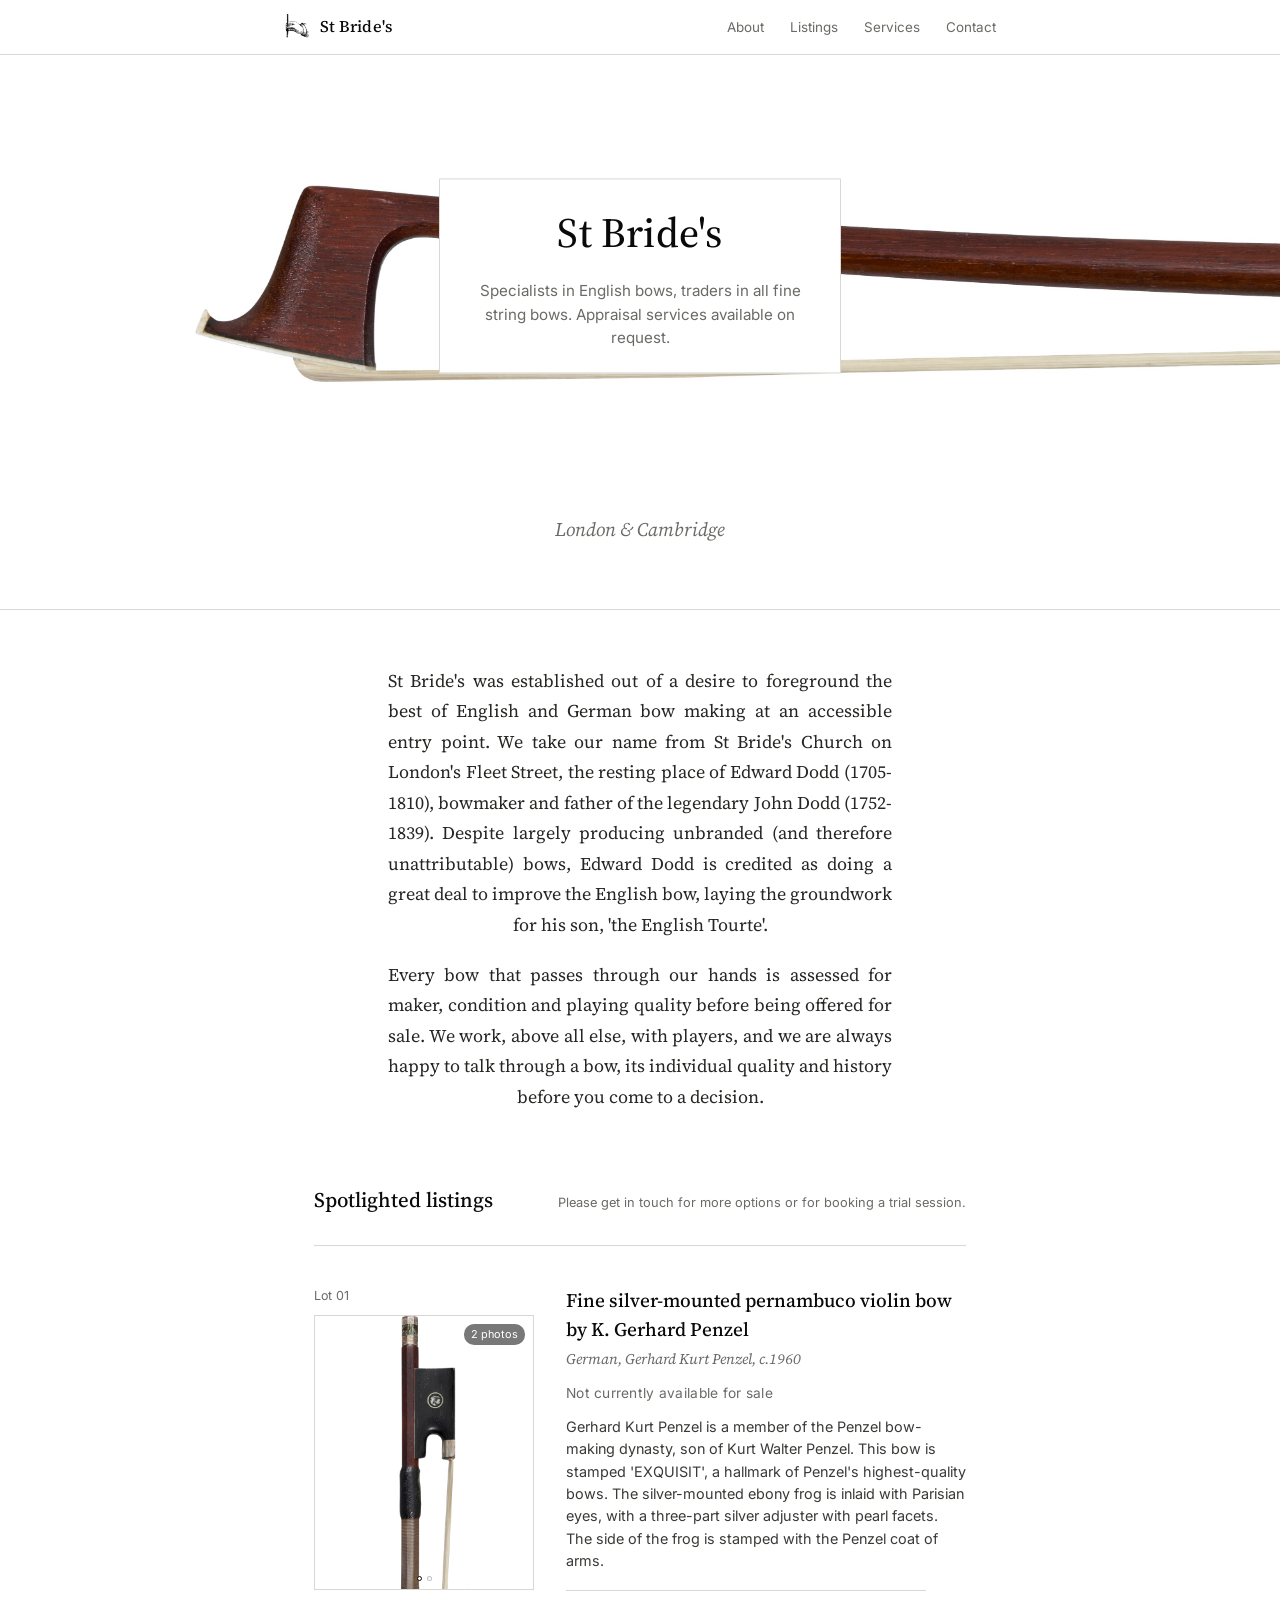
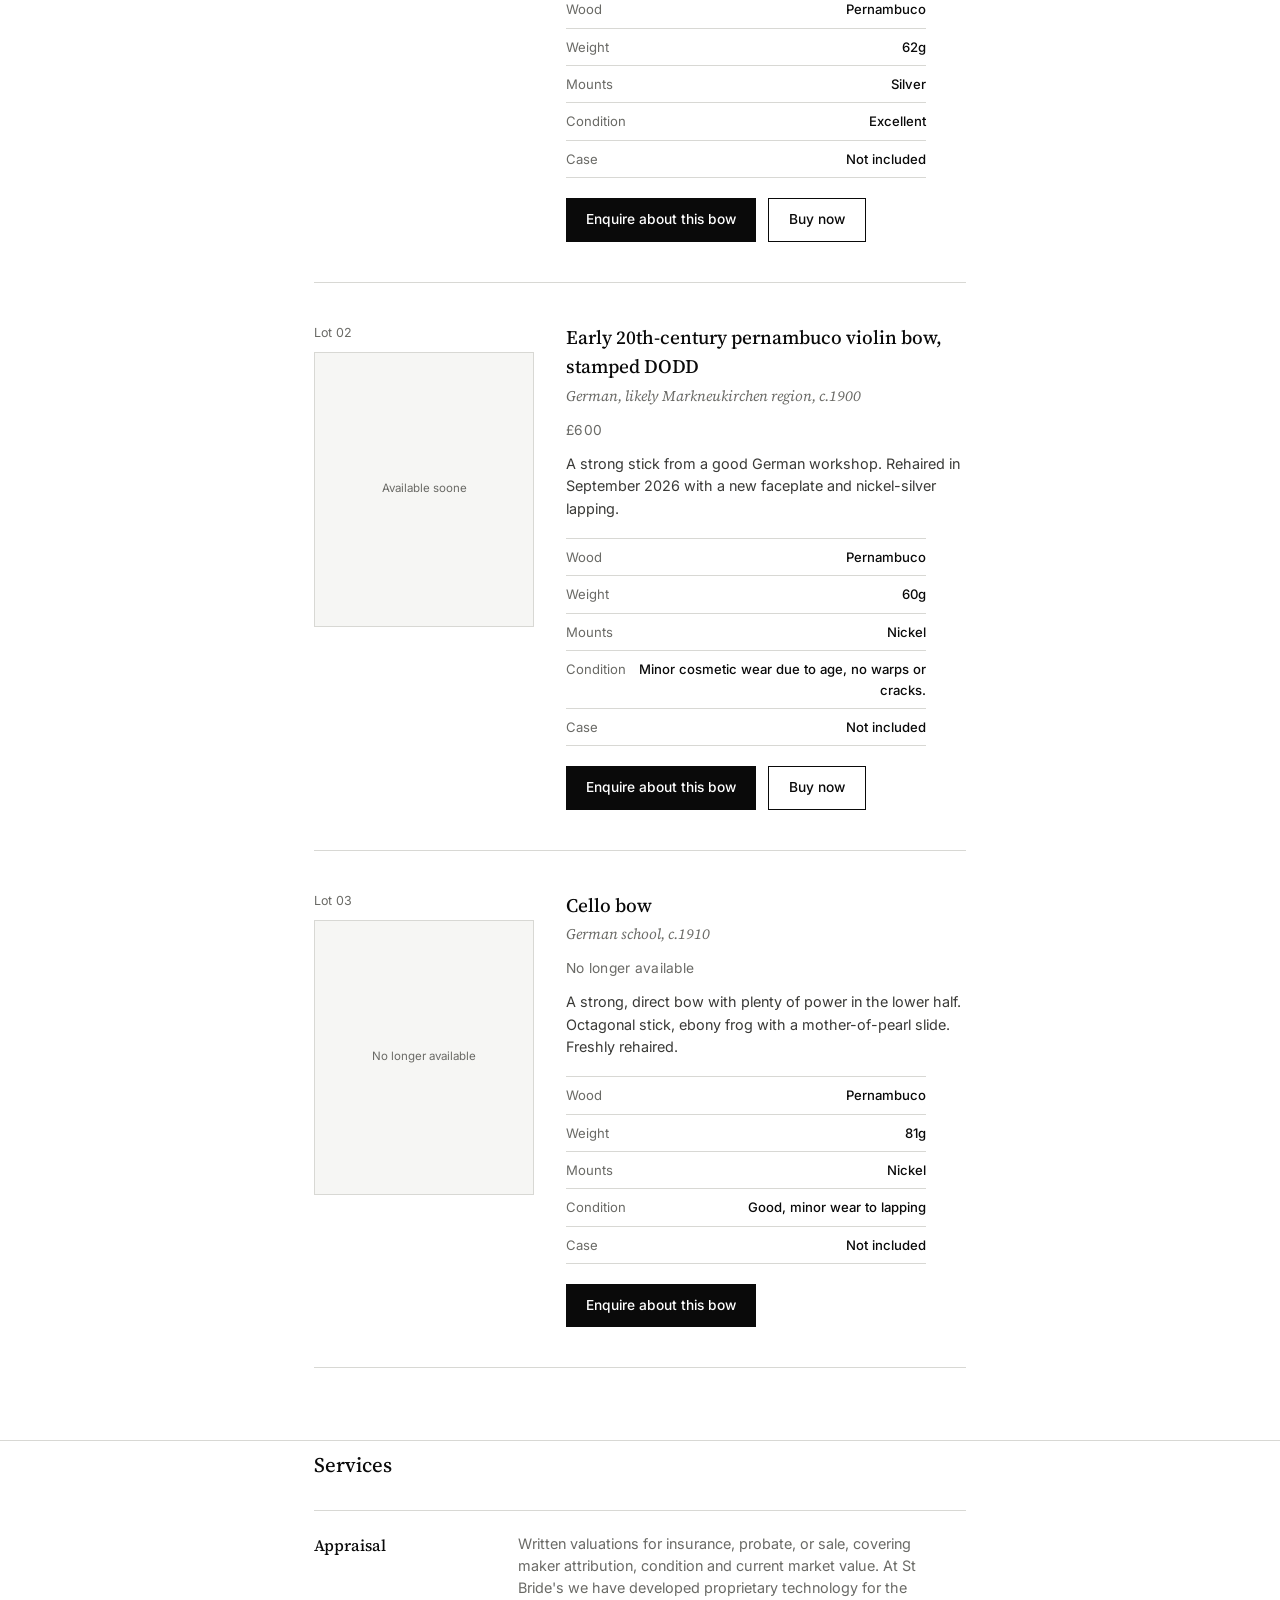
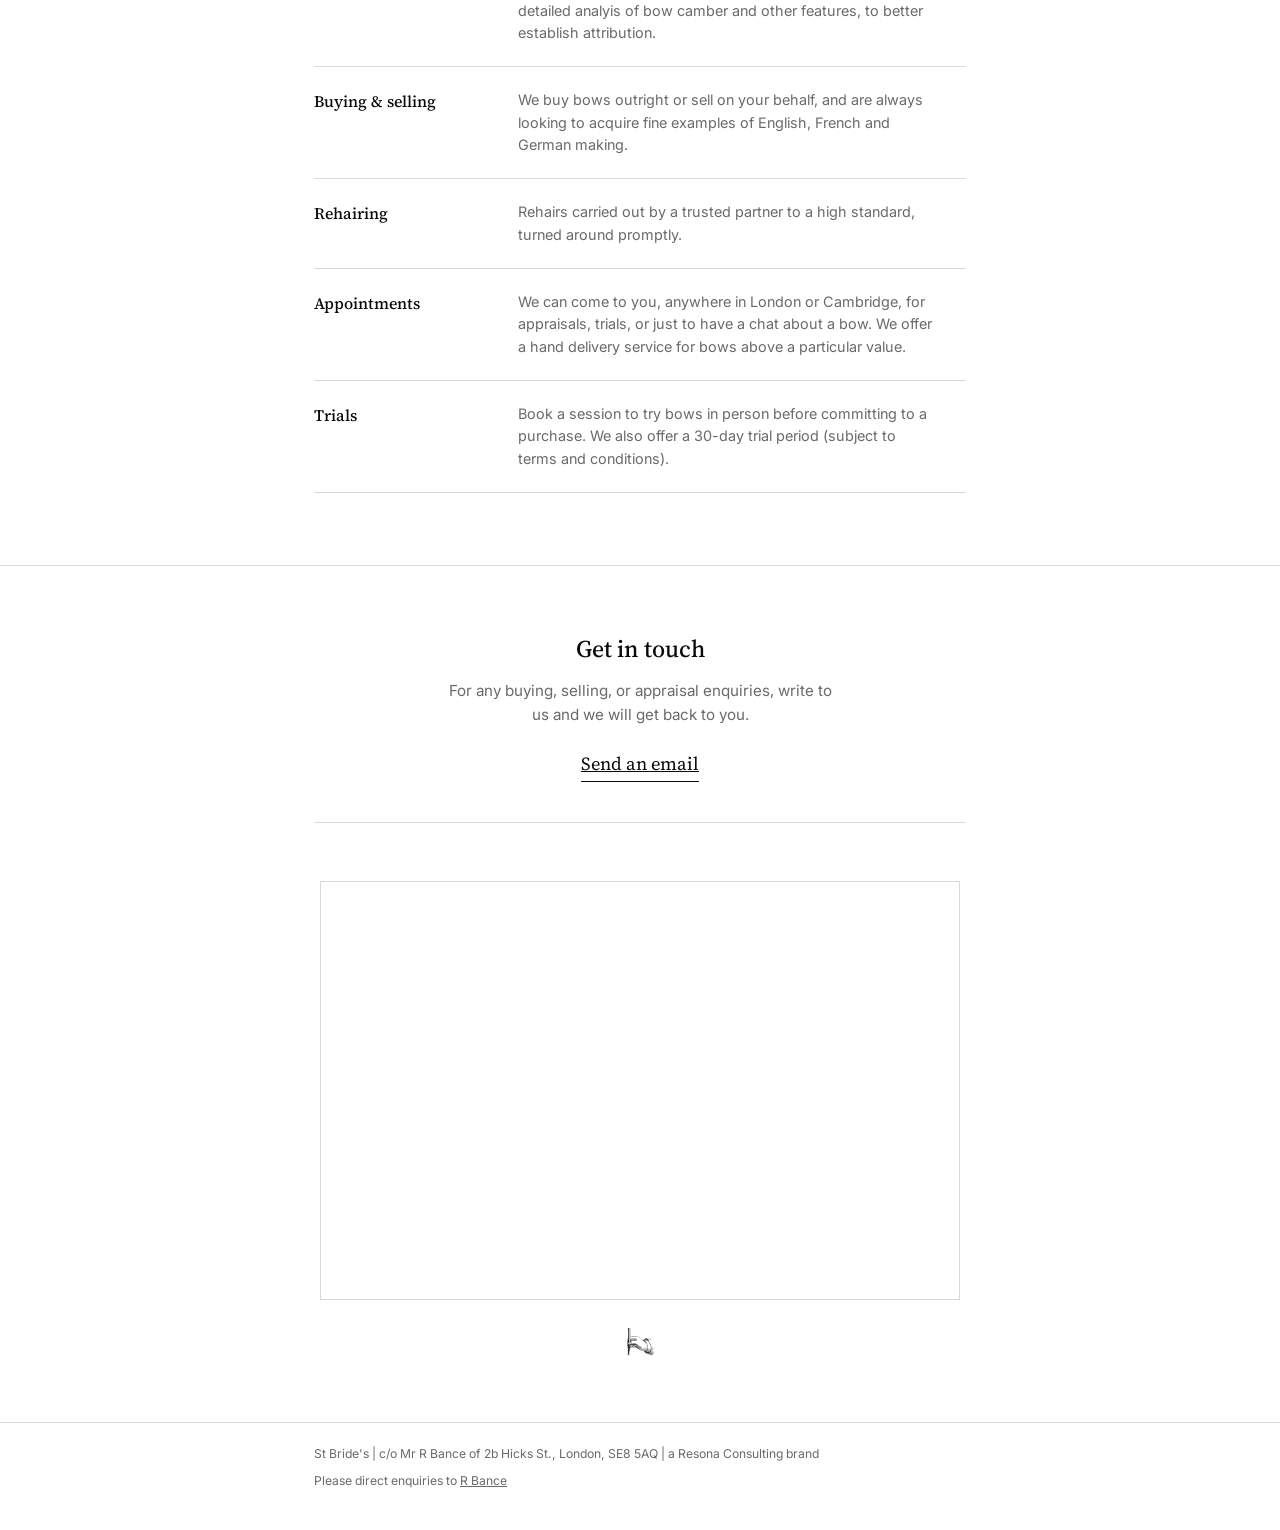
==== commit 41531e58: "Update price and buy link in index.html" ====
--- a/index.html
+++ b/index.html
@@ -658,7 +658,7 @@
       <div class="info-col">
         <h3>Fine silver-mounted pernambuco violin bow by K. Gerhard Penzel</h3>
         <div class="attribution">German, Gerhard Kurt Penzel, c.1960</div>
-        <div class="price unavailable">£2,000</div>
+        <div class="price unavailable">Not currently available for sale</div>
         <p class="desc">Gerhard Kurt Penzel is a member of the Penzel bow-making dynasty, son of Kurt Walter Penzel. This bow is stamped 'EXQUISIT', a hallmark of Penzel's highest-quality bows. The silver-mounted ebony frog is inlaid with Parisian eyes, with a three-part silver adjuster with pearl facets. The side of the frog is stamped with the Penzel coat of arms.</p>
         <ul class="specs">
           <li><span>Wood</span><span>Pernambuco</span></li>
@@ -672,7 +672,7 @@
             Enquire about this bow
           </a>
           <!-- Replace with this lot's Stripe Payment Link (Stripe Dashboard → Payment links → Create) -->
-          <a class="cta-buy" href="https://buy.stripe.com/3cI6oAg9mfS36nU2vIfjG03">
+          <a class="cta-buy" href="wwww.google.com">
             Buy now
           </a>
         </div>
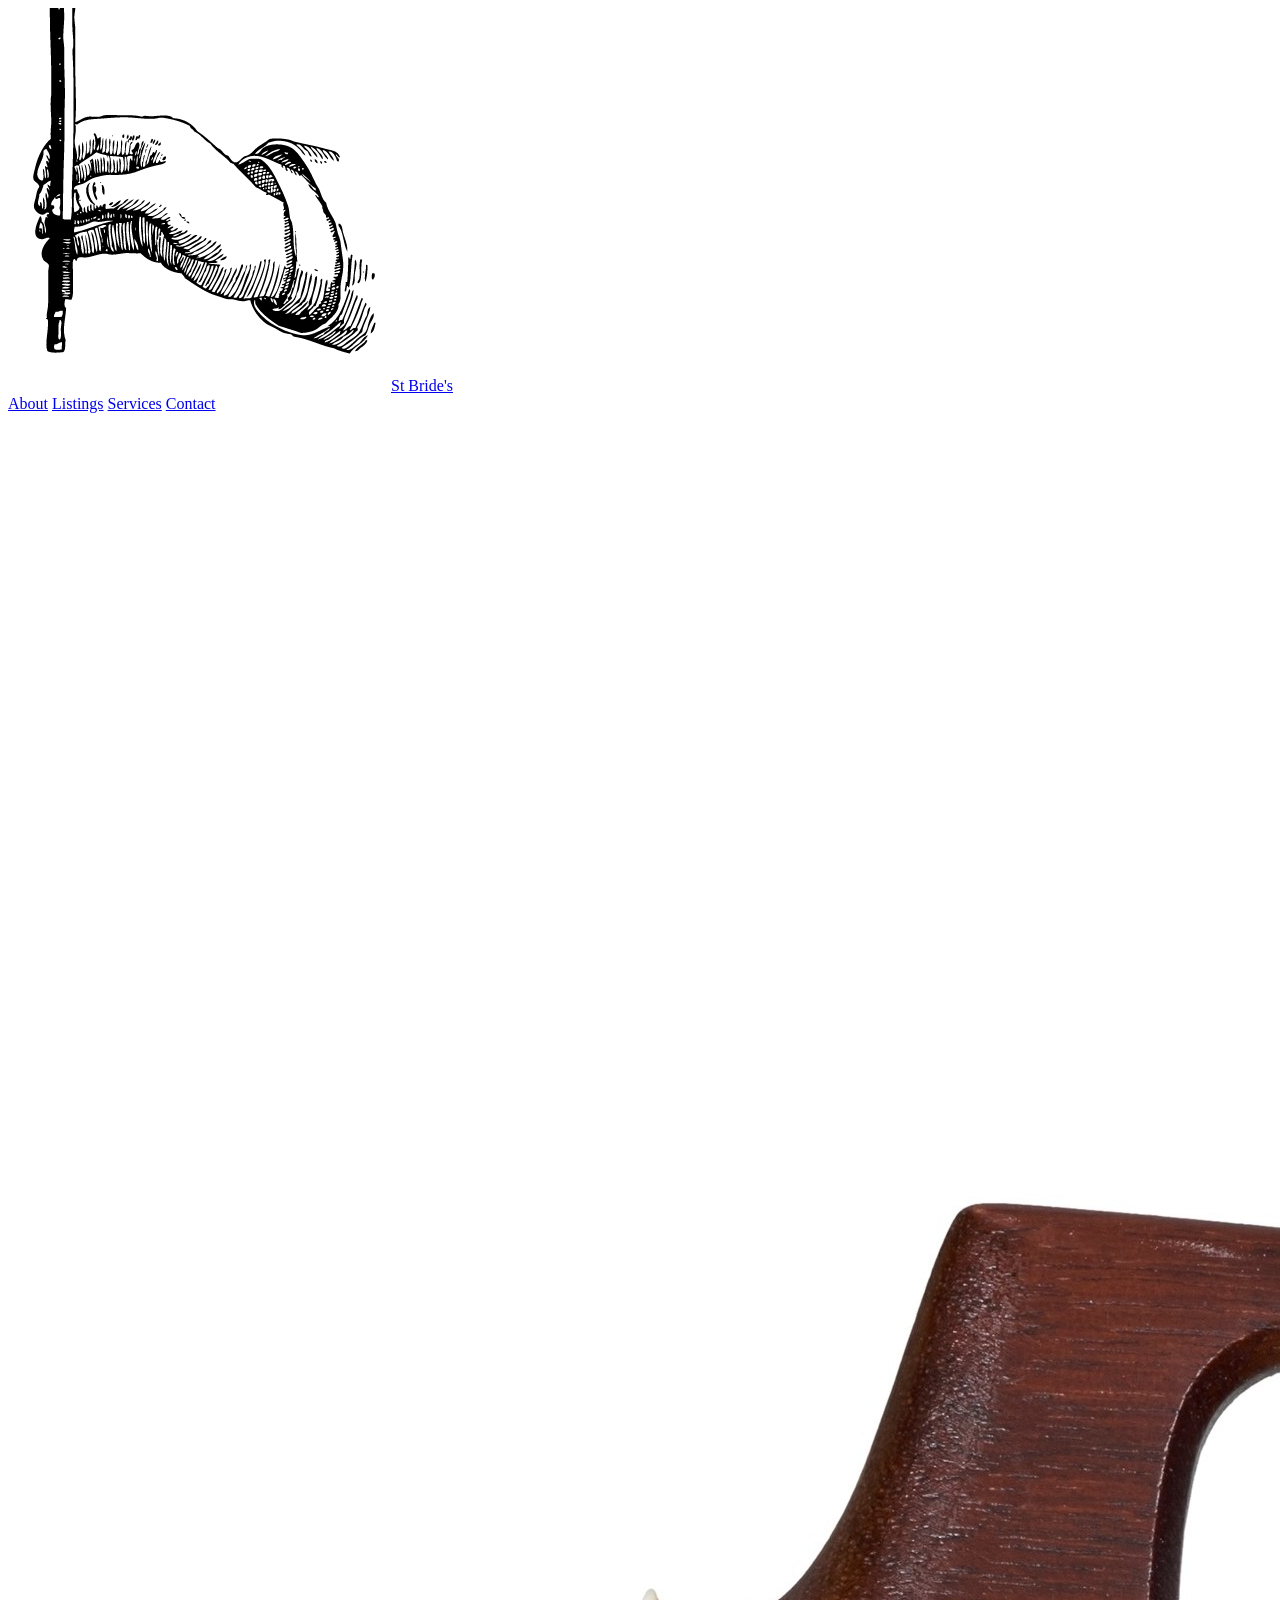
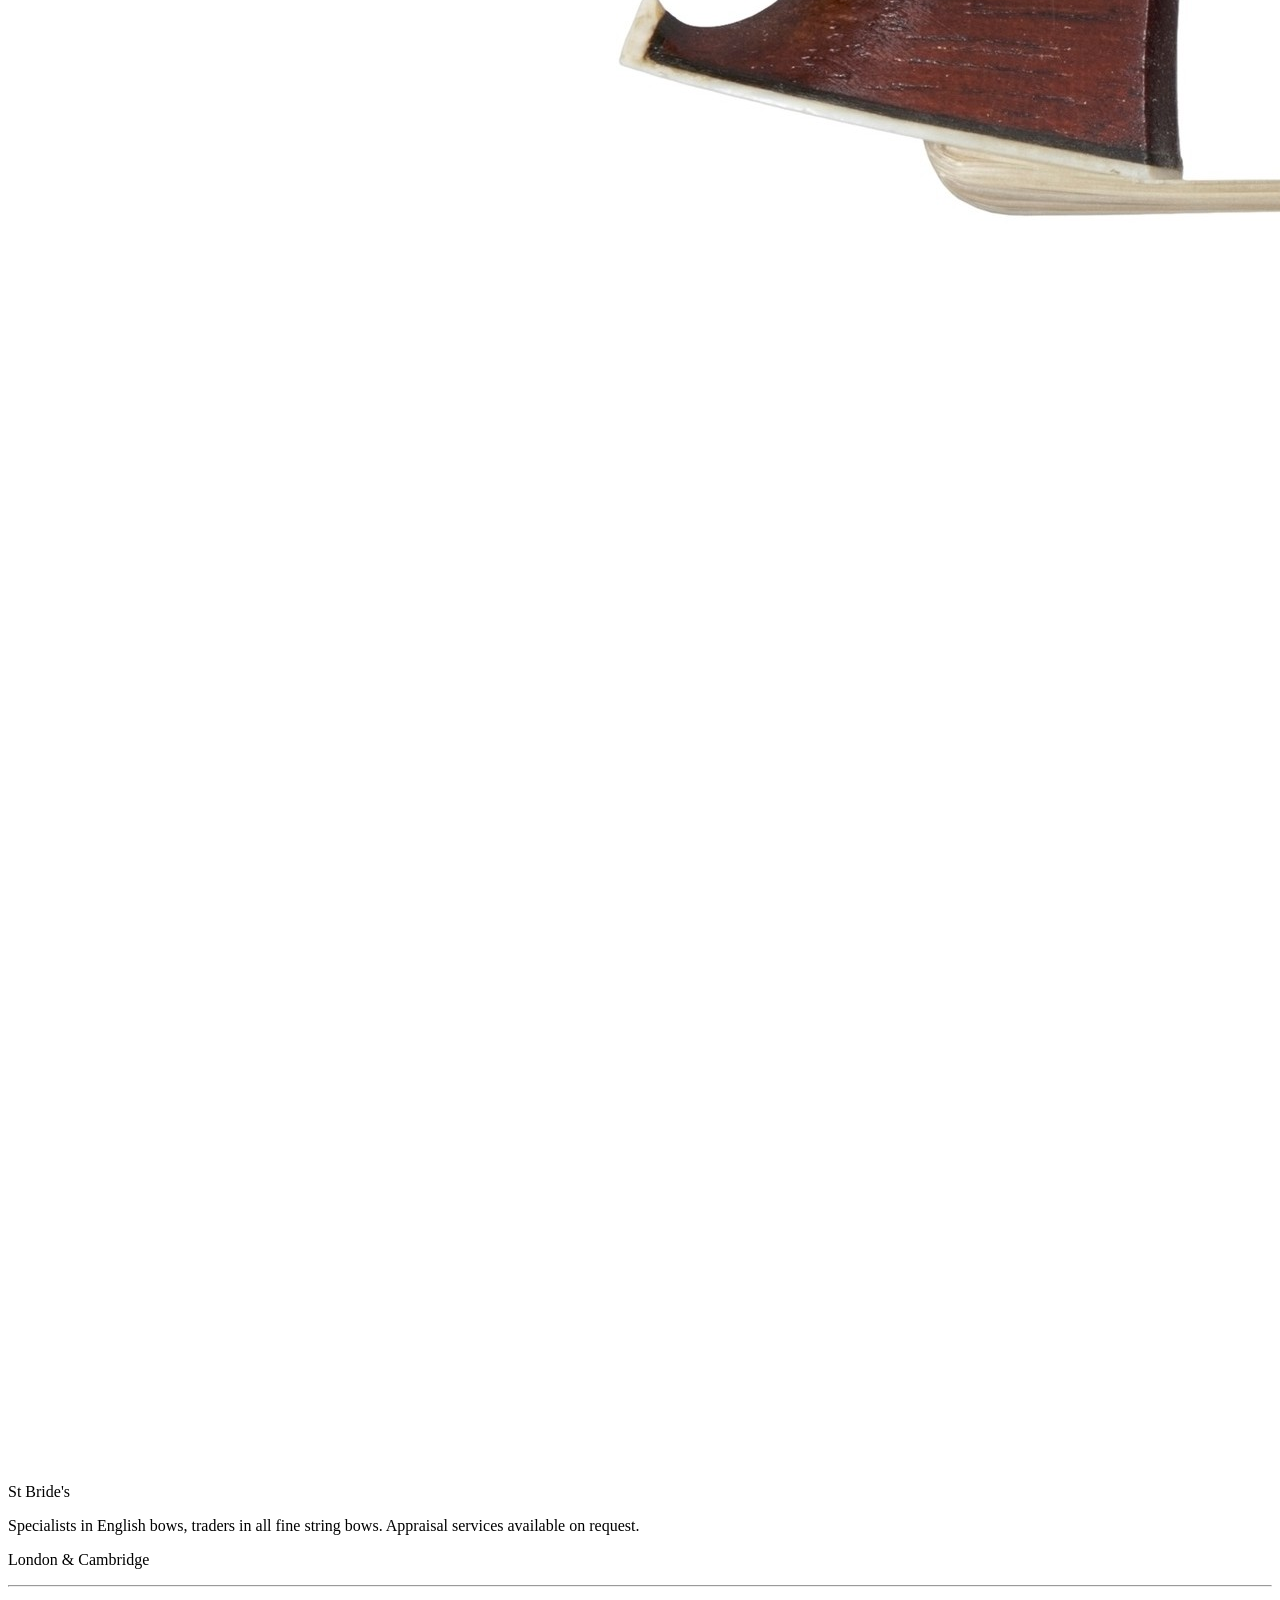
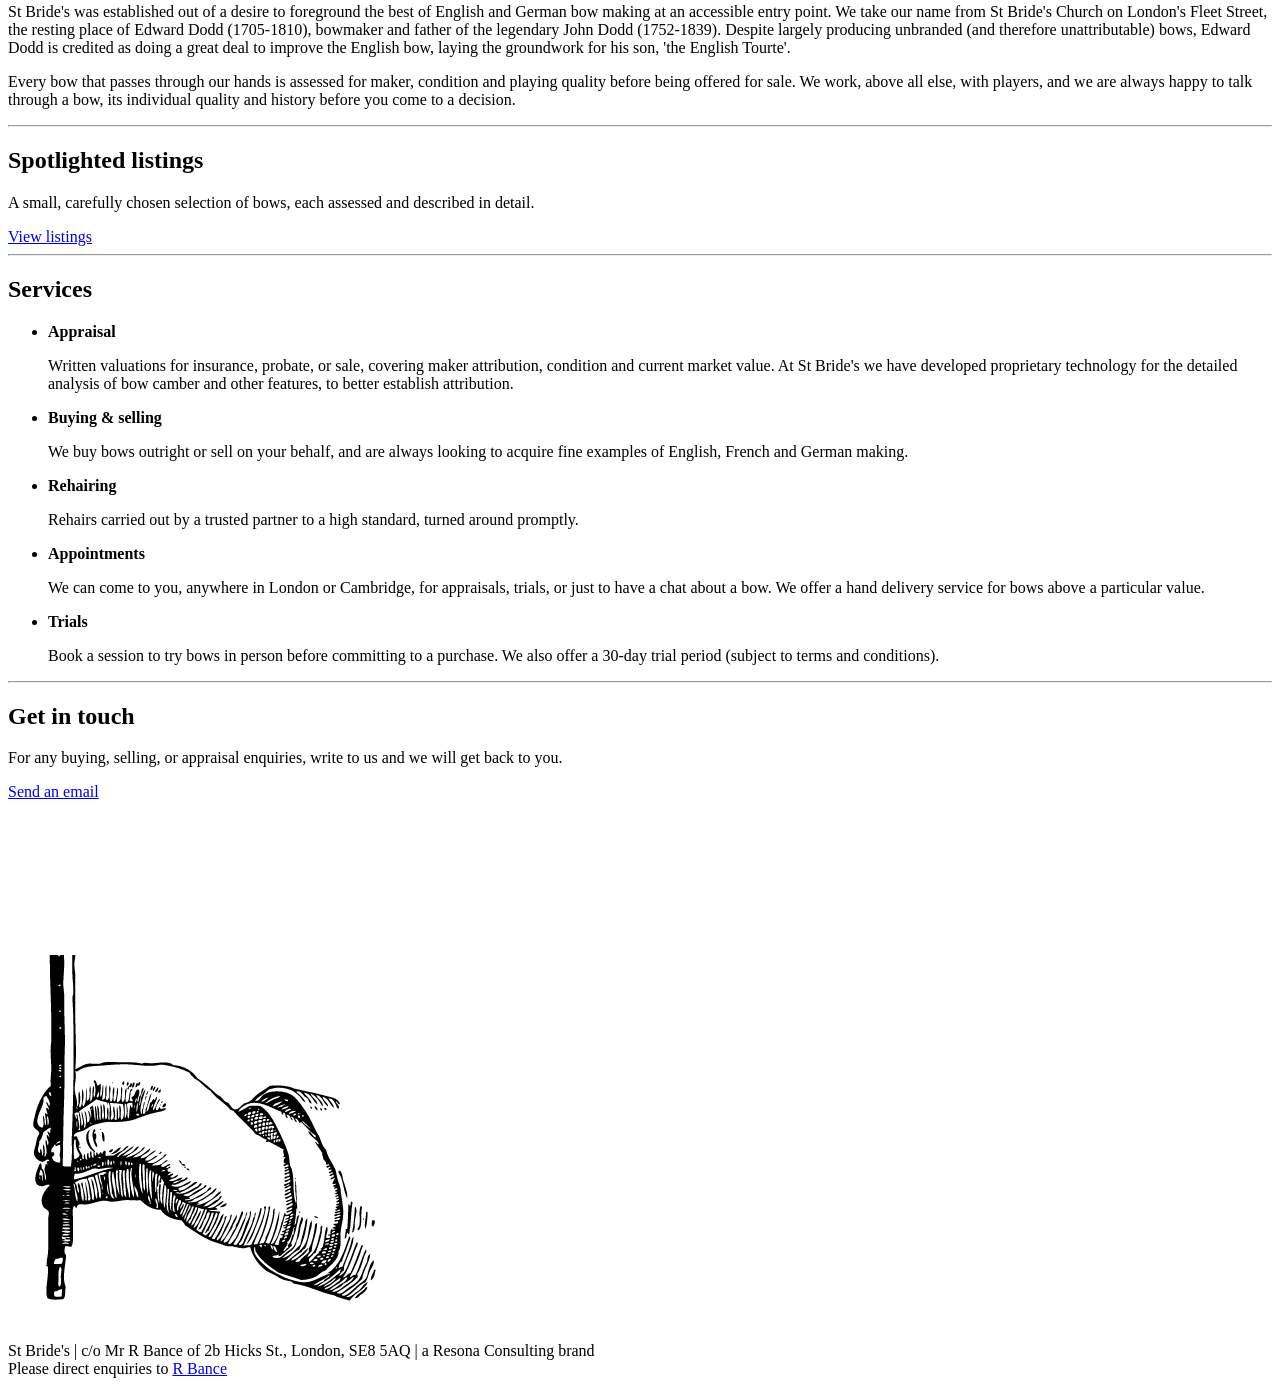
==== commit c610772f: "Refactor index.html with new sections and links Updated HTML structure and styles for the St Bride's" ====
--- a/index.html
+++ b/index.html
@@ -3,614 +3,25 @@
 <head>
 <meta charset="UTF-8">
 <meta name="viewport" content="width=device-width, initial-scale=1.0">
-<title>St Bride's Bows</title>
 <link rel="icon" type="image/png" href="holding.png">
 <link rel="preconnect" href="https://fonts.googleapis.com">
 <link rel="preconnect" href="https://fonts.gstatic.com" crossorigin>
 <link href="https://fonts.googleapis.com/css2?family=Source+Serif+4:ital,wght@0,400;0,500;1,400&family=Inter:wght@400;500&display=swap" rel="stylesheet">
-<style>
-  :root{
-    --ink: #0a0a0a;
-    --paper: #ffffff;
-    --surface: #f6f6f4;
-    --line: #d8d8d4;
-    --dim: #6a6a66;
-  }
-
-  *{ margin:0; padding:0; box-sizing:border-box; }
-
-  html{ scroll-behavior: smooth; }
-  html, body{ max-width: 100%; overflow-x: hidden; }
-
-  body{
-    background: var(--paper);
-    color: var(--ink);
-    font-family: 'Inter', sans-serif;
-    line-height: 1.55;
-    -webkit-font-smoothing: antialiased;
-    padding-top: 58px;
-  }
-
-  a{ color: inherit; }
-
-  .serif{ font-family: 'Source Serif 4', serif; }
-
-  .wrap{
-    max-width: 700px;
-    margin: 0 auto;
-    padding: 0 24px;
-  }
-
-  hr.rule{
-    border: none;
-    border-top: 1px solid var(--line);
-    margin: 0;
-  }
-
-  /* ---------- HEADER ---------- */
-  .site-header{
-    position: fixed;
-    top: 0;
-    left: 0;
-    right: 0;
-    z-index: 50;
-    background: rgba(255,255,255,0.9);
-    backdrop-filter: blur(8px);
-    -webkit-backdrop-filter: blur(8px);
-    border-bottom: 1px solid var(--line);
-  }
-  .site-header .wrap{
-    max-width: 760px;
-    display: flex;
-    align-items: center;
-    justify-content: space-between;
-    padding: 14px 24px;
-  }
-  .site-header .brand{
-    display: flex;
-    align-items: center;
-    gap: 10px;
-    text-decoration: none;
-  }
-  .site-header .brand img{
-    width: 26px;
-    height: 26px;
-    object-fit: contain;
-    display: block;
-  }
-  .site-header .brand span{
-    font-family: 'Source Serif 4', serif;
-    font-weight: 500;
-    font-size: 1.02rem;
-    letter-spacing: 0.005em;
-  }
-  .site-header nav{
-    display: flex;
-    align-items: center;
-    gap: 26px;
-  }
-  .site-header nav a{
-    font-size: 0.84rem;
-    text-decoration: none;
-    color: var(--dim);
-    transition: color 0.15s ease;
-  }
-  .site-header nav a:hover{ color: var(--ink); }
-
-  @media (max-width: 480px){
-    .site-header .brand span{ display: none; }
-    .site-header nav{ gap: 16px; }
-    .site-header nav a{ font-size: 0.78rem; }
-  }
-
-  /* ---------- HERO ---------- */
-  .hero{
-    padding: 0 0 64px;
-    text-align: center;
-  }
-  .hero-photo{
-    position: relative;
-    width: 100%;
-    height: clamp(240px, 34vw, 440px);
-    background: var(--surface);
-    overflow: hidden;
-  }
-  .hero-photo img{
-    width: 100%;
-    height: 100%;
-    object-fit: cover;
-    object-position: center 30%;
-    display: block;
-  }
-  .hero-caption{
-    position: absolute;
-    left: 50%;
-    top: 50%;
-    transform: translate(-50%, -50%);
-    background: #ffffff;
-    border: 1px solid var(--line);
-    padding: 22px 30px;
-    max-width: 88%;
-    box-sizing: border-box;
-  }
-
-  @media (max-width: 480px){
-    .hero .mark{ font-size: 1.9rem; }
-    .hero-caption{ padding: 16px 20px; }
-  }
-  .hero .mark{
-    font-family: 'Source Serif 4', serif;
-    font-size: 2.6rem;
-    font-weight: 500;
-    letter-spacing: 0.005em;
-  }
-  .hero .mark sup{
-    font-size: 0.5em;
-    top: -1em;
-  }
-  .hero .strapline{
-    margin-top: 14px;
-    font-size: 0.95rem;
-    color: var(--dim);
-    max-width: 34ch;
-    margin-left: auto;
-    margin-right: auto;
-  }
-  .hero .estd{
-    margin-top: 22px;
-    font-family: 'Source Serif 4', serif;
-    font-style: italic;
-    font-size: 1.2rem;
-    color: var(--dim);
-  }
-
-  /* ---------- ABOUT ---------- */
-  .about{
-    padding: 56px 0 64px;
-    scroll-margin-top: 72px;
-  }
-  .about p{
-    font-family: 'Source Serif 4', serif;
-    font-size: 1.12rem;
-    line-height: 1.7;
-    max-width: 56ch;
-    margin: 0 auto;
-    text-align: justify;
-    text-align-last: center;
-    color: #262624;
-  }
-  .about p + p{ margin-top: 20px; }
-
-  /* ---------- LISTINGS ---------- */
-  .listings{
-    padding: 8px 0 72px;
-    scroll-margin-top: 72px;
-  }
-  .listings-head{
-    display:flex;
-    justify-content: space-between;
-    align-items: baseline;
-    gap: 24px;
-    padding-bottom: 28px;
-  }
-  .listings-head h2{
-    font-family: 'Source Serif 4', serif;
-    font-weight: 500;
-    font-size: 1.3rem;
-  }
-  .listings-head span{
-    font-size: 0.8rem;
-    color: var(--dim);
-    text-align: right;
-    white-space: nowrap;
-  }
-
-  .listing{
-    border-top: 1px solid var(--line);
-    padding: 40px 0;
-    display: grid;
-    grid-template-columns: 220px 1fr;
-    gap: 32px;
-  }
-  .listing:last-child{ border-bottom: 1px solid var(--line); }
-
-  @media (max-width: 620px){
-    .listing{ grid-template-columns: 1fr; gap: 20px; }
-  }
-
-  .lot-no{
-    font-size: 0.78rem;
-    color: var(--dim);
-    margin-bottom: 10px;
-  }
-
-  .photo-slot{
-    position: relative;
-    aspect-ratio: 4/5;
-    background: var(--surface);
-    border: 1px solid var(--line);
-    display:flex;
-    align-items:center;
-    justify-content:center;
-    text-align:center;
-    padding: 16px;
-    overflow: hidden;
-  }
-  .photo-slot .label{
-    font-size: 0.72rem;
-    color: var(--dim);
-  }
-  .photo-slot img{
-    width:100%;
-    height:100%;
-    object-fit: cover;
-  }
-
-  /* ---------- GALLERY (auto-built from data-photos) ---------- */
-  .photo-slot.has-gallery{
-    padding: 0;
-    cursor: zoom-in;
-  }
-  .photo-slot .gallery-frame{
-    position: relative;
-    width: 100%;
-    height: 100%;
-  }
-  .photo-slot .gallery-img{
-    width: 100%;
-    height: 100%;
-    object-fit: cover;
-    display: block;
-  }
-  .gallery-nav{
-    position: absolute;
-    top: 50%;
-    transform: translateY(-50%);
-    width: 28px;
-    height: 28px;
-    border: none;
-    border-radius: 50%;
-    background: rgba(255,255,255,0.85);
-    color: var(--ink);
-    font-size: 0.85rem;
-    line-height: 1;
-    cursor: pointer;
-    display: flex;
-    align-items: center;
-    justify-content: center;
-    opacity: 0;
-    transition: opacity 0.15s ease;
-  }
-  .photo-slot:hover .gallery-nav,
-  .photo-slot:focus-within .gallery-nav{ opacity: 1; }
-  .gallery-nav.prev{ left: 8px; }
-  .gallery-nav.next{ right: 8px; }
-  .gallery-dots{
-    position: absolute;
-    left: 0;
-    right: 0;
-    bottom: 8px;
-    display: flex;
-    justify-content: center;
-    gap: 5px;
-  }
-  .gallery-dots span{
-    width: 5px;
-    height: 5px;
-    border-radius: 50%;
-    background: rgba(255,255,255,0.6);
-    border: 1px solid rgba(10,10,10,0.25);
-  }
-  .gallery-dots span.active{ background: #fff; border-color: var(--ink); }
-  .gallery-count{
-    position: absolute;
-    top: 8px;
-    right: 8px;
-    background: rgba(10,10,10,0.55);
-    color: #fff;
-    font-size: 0.68rem;
-    padding: 2px 7px;
-    border-radius: 10px;
-  }
-
-  /* ---------- LIGHTBOX ---------- */
-  .lightbox{
-    position: fixed;
-    inset: 0;
-    z-index: 200;
-    background: rgba(10,10,10,0.92);
-    display: none;
-    align-items: center;
-    justify-content: center;
-  }
-  .lightbox.open{ display: flex; }
-  .lightbox img{
-    max-width: 88vw;
-    max-height: 82vh;
-    object-fit: contain;
-    user-select: none;
-  }
-  .lightbox-close{
-    position: absolute;
-    top: 18px;
-    right: 22px;
-    background: none;
-    border: none;
-    color: #fff;
-    font-size: 1.6rem;
-    line-height: 1;
-    cursor: pointer;
-    padding: 6px;
-  }
-  .lightbox-nav{
-    position: absolute;
-    top: 50%;
-    transform: translateY(-50%);
-    background: none;
-    border: none;
-    color: #fff;
-    font-size: 2rem;
-    line-height: 1;
-    cursor: pointer;
-    padding: 10px 16px;
-  }
-  .lightbox-nav.prev{ left: 4px; }
-  .lightbox-nav.next{ right: 4px; }
-  .lightbox-count{
-    position: absolute;
-    bottom: 20px;
-    left: 50%;
-    transform: translateX(-50%);
-    color: rgba(255,255,255,0.75);
-    font-size: 0.78rem;
-  }
-  @media (max-width: 480px){
-    .lightbox-nav{ font-size: 1.6rem; padding: 8px 10px; }
-  }
-
-  .info-col h3{
-    font-family: 'Source Serif 4', serif;
-    font-weight: 500;
-    font-size: 1.2rem;
-  }
-  .attribution{
-    font-family: 'Source Serif 4', serif;
-    font-style: italic;
-    font-size: 0.92rem;
-    color: var(--dim);
-    margin-top: 3px;
-  }
-  .price{
-    font-size: 0.98rem;
-    margin-top: 12px;
-  }
-  .price.unavailable{
-    color: var(--dim);
-    font-size: 0.86rem;
-    letter-spacing: 0.02em;
-  }
-  .desc{
-    font-size: 0.9rem;
-    color: #3a3a37;
-    margin-top: 12px;
-    max-width: 46ch;
-  }
-
-  .specs{
-    list-style: none;
-    margin-top: 18px;
-    border-top: 1px solid var(--line);
-    max-width: 360px;
-  }
-  .specs li{
-    display:flex;
-    justify-content: space-between;
-    gap: 12px;
-    padding: 8px 0;
-    border-bottom: 1px solid var(--line);
-    font-size: 0.82rem;
-  }
-  .specs li span:first-child{ color: var(--dim); }
-  .specs li span:last-child{ font-weight: 500; text-align: right; }
-
-  .cta-row{
-    margin-top: 20px;
-    display: flex;
-    flex-wrap: wrap;
-    gap: 12px;
-  }
-
-  .cta{
-    display: inline-flex;
-    align-items:center;
-    justify-content:center;
-    background: var(--ink);
-    color: #fff;
-    text-decoration: none;
-    font-weight: 500;
-    font-size: 0.86rem;
-    padding: 11px 20px;
-    transition: opacity 0.15s ease;
-  }
-  .cta:hover{ opacity: 0.8; }
-  .cta:focus-visible{
-    outline: 2px solid var(--ink);
-    outline-offset: 3px;
-  }
-
-  .cta-buy{
-    display: inline-flex;
-    align-items:center;
-    justify-content:center;
-    background: transparent;
-    color: var(--ink);
-    border: 1px solid var(--ink);
-    text-decoration: none;
-    font-weight: 500;
-    font-size: 0.86rem;
-    padding: 10px 20px;
-    transition: background 0.15s ease, color 0.15s ease;
-  }
-  .cta-buy:hover{ background: var(--ink); color: #fff; }
-  .cta-buy:focus-visible{
-    outline: 2px solid var(--ink);
-    outline-offset: 3px;
-  }
-
-  /* ---------- SERVICES ---------- */
-  .services{
-    padding: 8px 0 72px;
-    scroll-margin-top: 72px;
-  }
-  .services h2{
-    font-family: 'Source Serif 4', serif;
-    font-weight: 500;
-    font-size: 1.3rem;
-    padding-bottom: 28px;
-  }
-  .services ul{
-    list-style: none;
-    border-top: 1px solid var(--line);
-  }
-  .services li{
-    display: grid;
-    grid-template-columns: 180px 1fr;
-    gap: 24px;
-    padding: 22px 0;
-    border-bottom: 1px solid var(--line);
-  }
-  .services li strong{
-    font-family: 'Source Serif 4', serif;
-    font-weight: 500;
-    font-size: 1rem;
-  }
-  .services li p{
-    font-size: 0.9rem;
-    color: var(--dim);
-    max-width: 46ch;
-  }
-  @media (max-width: 620px){
-    .services li{ grid-template-columns: 1fr; gap: 6px; }
-  }
-
-  /* ---------- CONTACT ---------- */
-  .contact{
-    padding: 64px 0 64px;
-    text-align: center;
-    scroll-margin-top: 72px;
-  }
-  .contact h2{
-    font-family: 'Source Serif 4', serif;
-    font-weight: 500;
-    font-size: 1.5rem;
-  }
-  .contact p{
-    margin-top: 12px;
-    color: var(--dim);
-    font-size: 0.95rem;
-    max-width: 40ch;
-    margin-left: auto;
-    margin-right: auto;
-  }
-  .contact .email{
-    display: inline-block;
-    margin-top: 24px;
-    font-family: 'Source Serif 4', serif;
-    font-size: 1.15rem;
-    border-bottom: 1px solid var(--ink);
-    padding-bottom: 2px;
-  }
-  .contact .note{
-    margin-top: 28px;
-    font-size: 0.78rem;
-    color: var(--dim);
-  }
-  .contact .sign-off{
-    width: 30px;
-    height: 30px;
-    object-fit: contain;
-    display: block;
-    margin: 28px auto 0;
-    opacity: 0.85;
-  }
-
-  /* ---------- MAILING LIST ---------- */
-  .mailing-list{
-    margin-top: 40px;
-    padding-top: 40px;
-    border-top: 1px solid var(--line);
-  }
-  .mailing-list h3{
-    font-family: 'Source Serif 4', serif;
-    font-weight: 500;
-    font-size: 1.05rem;
-  }
-  .mailing-list p{
-    margin-top: 8px;
-    color: var(--dim);
-    font-size: 0.88rem;
-    max-width: 38ch;
-    margin-left: auto;
-    margin-right: auto;
-  }
-  .mailing-list .ml-embed{
-    margin-top: 18px;
-    display: flex;
-    justify-content: center;
-  }
-  .mailing-list .ml-embed iframe{
-    width: 100%;
-    max-width: 640px;
-    height: 419px;
-    border: 1px solid var(--line);
-  }
-  @media (max-width: 480px){
-    .mailing-list .ml-embed iframe{ height: 520px; }
-  }
-  .mailing-list .ml-note{
-    margin-top: 10px;
-    font-size: 0.74rem;
-    color: var(--dim);
-  }
-
-  /* ---------- FOOTER ---------- */
-  footer{
-    border-top: 1px solid var(--line);
-    padding: 22px 0 40px;
-  }
-  footer .wrap{
-    display:flex;
-    justify-content: space-between;
-    flex-wrap: wrap;
-    gap: 8px;
-    font-size: 0.76rem;
-    color: var(--dim);
-  }
-  footer a{ text-decoration: underline; }
-
-  @media (prefers-reduced-motion: reduce){
-    .cta, .cta-buy{ transition: none; }
-    html{ scroll-behavior: auto; }
-  }
-</style>
+<link rel="stylesheet" href="styles.css">
+<title>St Bride's Bows</title>
 </head>
 <body>
-
 <header class="site-header">
   <div class="wrap">
-    <a class="brand" href="#top">
-      <img src="holding.png" alt="St Bride's logo">
-      <span>St Bride's</span>
-    </a>
+    <a class="brand" href="index.html"><img src="holding.png" alt="St Bride's logo"><span>St Bride's</span></a>
     <nav>
-      <a href="#about">About</a>
-      <a href="#listings">Listings</a>
-      <a href="#services">Services</a>
-      <a href="#contact">Contact</a>
+      <a href="index.html#about">About</a>
+      <a href="listings.html">Listings</a>
+      <a href="index.html#services">Services</a>
+      <a href="index.html#contact">Contact</a>
     </nav>
   </div>
 </header>
-
 <section class="hero" id="top">
   <div class="hero-photo">
     <img src="frog-detail.jpg" alt="Detail of a violin bow frog">
@@ -619,9 +30,7 @@
       <p class="strapline">Specialists in English bows, traders in all fine string bows. Appraisal services available on request.</p>
     </div>
   </div>
-  <div class="wrap">
-    <p class="estd">London & Cambridge</p>
-  </div>
+  <div class="wrap"><p class="estd">London &amp; Cambridge</p></div>
 </section>
 
 <hr class="rule">
@@ -633,113 +42,13 @@
   </div>
 </section>
 
-<section class="listings" id="listings">
+<hr class="rule">
+
+<section class="teaser" id="listings">
   <div class="wrap">
-    <div class="listings-head">
-      <h2>Spotlighted listings</h2>
-      <span>Please get in touch for more options or for booking a trial session.</span>
-    </div>
-
-    <!-- LOT 01 -->
-    <article class="listing">
-      <div>
-        <div class="lot-no">Lot 01</div>
-        <div class="photo-slot" data-photos="images/lot01-frog.jpg,images/lot01-tip.jpg" data-alt="Fine pernambuco violin bow by Penzel">
-          <span class="label">Available soon</span>
-          <!--
-            To add photos: put the files in an /images folder next to this page,
-            then fill in data-photos above as a comma-separated list, e.g.
-            data-photos="images/lot01-full.jpg,images/lot01-frog.jpg,images/lot01-tip.jpg"
-            The gallery (thumbnail arrows, dots, and click-to-enlarge lightbox)
-            builds itself from that list — nothing else to edit.
-          -->
-        </div>
-      </div>
-      <div class="info-col">
-        <h3>Fine silver-mounted pernambuco violin bow by K. Gerhard Penzel</h3>
-        <div class="attribution">German, Gerhard Kurt Penzel, c.1960</div>
-        <div class="price unavailable">Not currently available for sale</div>
-        <p class="desc">Gerhard Kurt Penzel is a member of the Penzel bow-making dynasty, son of Kurt Walter Penzel. This bow is stamped 'EXQUISIT', a hallmark of Penzel's highest-quality bows. The silver-mounted ebony frog is inlaid with Parisian eyes, with a three-part silver adjuster with pearl facets. The side of the frog is stamped with the Penzel coat of arms.</p>
-        <ul class="specs">
-          <li><span>Wood</span><span>Pernambuco</span></li>
-          <li><span>Weight</span><span>62g</span></li>
-          <li><span>Mounts</span><span>Silver</span></li>
-          <li><span>Condition</span><span>Excellent</span></li>
-          <li><span>Case</span><span>Not included</span></li>
-        </ul>
-        <div class="cta-row">
-          <a class="cta" href="mailto:reubenbance@gmail.com?subject=Enquiry — Lot 01, Violin bow by G. K. Penzel">
-            Enquire about this bow
-          </a>
-          <!-- Replace with this lot's Stripe Payment Link (Stripe Dashboard → Payment links → Create) -->
-          <a class="cta-buy" href="wwww.google.com">
-            Buy now
-          </a>
-        </div>
-      </div>
-    </article>
-
-    <!-- LOT 02 -->
-    <article class="listing">
-      <div>
-        <div class="lot-no">Lot 02</div>
-        <div class="photo-slot">
-          <span class="label">Available soone</span>
-        </div>
-      </div>
-      <div class="info-col">
-        <h3>Early 20th-century pernambuco violin bow, stamped DODD</h3>
-        <div class="attribution">German, likely Markneukirchen region, c.1900</div>
-        <div class="price unavailable">£600</div>
-        <p class="desc">A strong stick from a good German workshop. Rehaired in September 2026 with a new faceplate and nickel-silver lapping.</p>
-        <ul class="specs">
-          <li><span>Wood</span><span>Pernambuco</span></li>
-          <li><span>Weight</span><span>60g</span></li>
-          <li><span>Mounts</span><span>Nickel</span></li>
-          <li><span>Condition</span><span>Minor cosmetic wear due to age, no warps or cracks.</span></li>
-          <li><span>Case</span><span>Not included</span></li>
-        </ul>
-        <div class="cta-row">
-          <a class="cta" href="mailto:reubenbance@gmail.com?subject=Enquiry — Lot 02, Viola bow">
-            Enquire about this bow
-          </a>
-          <!-- Replace with this lot's Stripe Payment Link -->
-          <a class="cta-buy" href="https://buy.stripe.com/REPLACE_LOT_02">
-            Buy now
-          </a>
-        </div>
-      </div>
-    </article>
-
-    <!-- LOT 03 -->
-    <article class="listing">
-      <div>
-        <div class="lot-no">Lot 03</div>
-        <div class="photo-slot">
-          <span class="label">No longer available</span>
-        </div>
-      </div>
-      <div class="info-col">
-        <h3>Cello bow</h3>
-        <div class="attribution">German school, c.1910</div>
-        <div class="price unavailable">No longer available</div>
-        <p class="desc">A strong, direct bow with plenty of power in the lower half. Octagonal stick, ebony frog with a mother-of-pearl slide. Freshly rehaired.</p>
-        <ul class="specs">
-          <li><span>Wood</span><span>Pernambuco</span></li>
-          <li><span>Weight</span><span>81g</span></li>
-          <li><span>Mounts</span><span>Nickel</span></li>
-          <li><span>Condition</span><span>Good, minor wear to lapping</span></li>
-          <li><span>Case</span><span>Not included</span></li>
-        </ul>
-        <div class="cta-row">
-          <a class="cta" href="mailto:reubenbance@gmail.com?subject=Enquiry — Lot 03, Cello bow">
-            Enquire about this bow
-          </a>
-          <!-- Lot 03 is no longer available — Buy now button intentionally omitted -->
-        </div>
-      </div>
-    </article>
-
+    <h2>Spotlighted listings</h2>
+    <p>A small, carefully chosen selection of bows, each assessed and described in detail.</p>
+    <a class="cta" href="listings.html">View listings</a>
   </div>
 </section>
 
@@ -749,26 +58,11 @@
   <div class="wrap">
     <h2>Services</h2>
     <ul>
-      <li>
-        <strong>Appraisal</strong>
-        <p>Written valuations for insurance, probate, or sale, covering maker attribution, condition and current market value. At St Bride's we have developed proprietary technology for the detailed analyis of bow camber and other features, to better establish attribution.</p>
-      </li>
-      <li>
-        <strong>Buying &amp; selling</strong>
-        <p>We buy bows outright or sell on your behalf, and are always looking to acquire fine examples of English, French and German making.</p>
-      </li>
-      <li>
-        <strong>Rehairing</strong>
-        <p>Rehairs carried out by a trusted partner to a high standard, turned around promptly.</p>
-      </li>
-      <li>
-        <strong>Appointments</strong>
-        <p>We can come to you, anywhere in London or Cambridge, for appraisals, trials, or just to have a chat about a bow. We offer a hand delivery service for bows above a particular value.</p>
-      </li>
-      <li>
-        <strong>Trials</strong>
-        <p>Book a session to try bows in person before committing to a purchase. We also offer a 30-day trial period (subject to terms and conditions).</p>
-      </li>
+      <li><strong>Appraisal</strong><p>Written valuations for insurance, probate, or sale, covering maker attribution, condition and current market value. At St Bride's we have developed proprietary technology for the detailed analysis of bow camber and other features, to better establish attribution.</p></li>
+      <li><strong>Buying &amp; selling</strong><p>We buy bows outright or sell on your behalf, and are always looking to acquire fine examples of English, French and German making.</p></li>
+      <li><strong>Rehairing</strong><p>Rehairs carried out by a trusted partner to a high standard, turned around promptly.</p></li>
+      <li><strong>Appointments</strong><p>We can come to you, anywhere in London or Cambridge, for appraisals, trials, or just to have a chat about a bow. We offer a hand delivery service for bows above a particular value.</p></li>
+      <li><strong>Trials</strong><p>Book a session to try bows in person before committing to a purchase. We also offer a 30-day trial period (subject to terms and conditions).</p></li>
     </ul>
   </div>
 </section>
@@ -780,13 +74,11 @@
     <h2>Get in touch</h2>
     <p>For any buying, selling, or appraisal enquiries, write to us and we will get back to you.</p>
     <a class="email" href="mailto:reubenbance@gmail.com">Send an email</a>
-
     <div class="mailing-list">
       <div class="ml-embed">
         <iframe src="https://docs.google.com/forms/d/e/1FAIpQLSf0sSOda7EhYmlmO-nbS3aRxY2b7P7_MfkmD1TlYvDlVukSvg/viewform?embedded=true" frameborder="0" marginheight="0" marginwidth="0">Loading…</iframe>
       </div>
     </div>
-
     <img class="sign-off" src="holding.png" alt="St Bride's logo">
   </div>
 </section>
@@ -797,141 +89,5 @@
     <div>Please direct enquiries to <a href="mailto:reubenbance@gmail.com">R Bance</a></div>
   </div>
 </footer>
-
-<script>
-(function(){
-  // Build the single lightbox overlay once
-  var lb = document.createElement('div');
-  lb.className = 'lightbox';
-  lb.innerHTML =
-    '<button class="lightbox-close" aria-label="Close">&times;</button>' +
-    '<button class="lightbox-nav prev" aria-label="Previous photo">&#10094;</button>' +
-    '<img alt="">' +
-    '<button class="lightbox-nav next" aria-label="Next photo">&#10095;</button>' +
-    '<div class="lightbox-count"></div>';
-  document.body.appendChild(lb);
-
-  var lbImg = lb.querySelector('img');
-  var lbCount = lb.querySelector('.lightbox-count');
-  var lbPhotos = [];
-  var lbIndex = 0;
-  var lbAlt = '';
-
-  function showLightboxImage(){
-    lbImg.src = lbPhotos[lbIndex];
-    lbImg.alt = lbAlt;
-    lbCount.textContent = lbPhotos.length > 1 ? (lbIndex + 1) + ' / ' + lbPhotos.length : '';
-    var multi = lbPhotos.length > 1;
-    lb.querySelector('.lightbox-nav.prev').style.display = multi ? '' : 'none';
-    lb.querySelector('.lightbox-nav.next').style.display = multi ? '' : 'none';
-  }
-  function openLightbox(photos, index, alt){
-    lbPhotos = photos; lbIndex = index; lbAlt = alt || '';
-    showLightboxImage();
-    lb.classList.add('open');
-  }
-  function closeLightbox(){ lb.classList.remove('open'); }
-  function lbPrev(){ lbIndex = (lbIndex - 1 + lbPhotos.length) % lbPhotos.length; showLightboxImage(); }
-  function lbNext(){ lbIndex = (lbIndex + 1) % lbPhotos.length; showLightboxImage(); }
-
-  lb.querySelector('.lightbox-close').addEventListener('click', closeLightbox);
-  lb.querySelector('.lightbox-nav.prev').addEventListener('click', lbPrev);
-  lb.querySelector('.lightbox-nav.next').addEventListener('click', lbNext);
-  lb.addEventListener('click', function(e){ if (e.target === lb) closeLightbox(); });
-  document.addEventListener('keydown', function(e){
-    if (!lb.classList.contains('open')) return;
-    if (e.key === 'Escape') closeLightbox();
-    if (e.key === 'ArrowLeft') lbPrev();
-    if (e.key === 'ArrowRight') lbNext();
-  });
-  // swipe support
-  var touchStartX = null;
-  lb.addEventListener('touchstart', function(e){ touchStartX = e.changedTouches[0].clientX; });
-  lb.addEventListener('touchend', function(e){
-    if (touchStartX === null) return;
-    var dx = e.changedTouches[0].clientX - touchStartX;
-    if (Math.abs(dx) > 40) { dx > 0 ? lbPrev() : lbNext(); }
-    touchStartX = null;
-  });
-
-  // Build an inline gallery for every photo-slot that lists photos
-  document.querySelectorAll('.photo-slot[data-photos]').forEach(function(slot){
-    var raw = slot.getAttribute('data-photos') || '';
-    var photos = raw.split(',').map(function(s){ return s.trim(); }).filter(Boolean);
-    if (photos.length === 0) return; // no photos yet — leave the placeholder label as-is
-
-    var alt = slot.getAttribute('data-alt') || '';
-    var index = 0;
-    slot.classList.add('has-gallery');
-    slot.innerHTML = '';
-
-    var frame = document.createElement('div');
-    frame.className = 'gallery-frame';
-
-    var img = document.createElement('img');
-    img.className = 'gallery-img';
-    img.src = photos[0];
-    img.alt = alt;
-    frame.appendChild(img);
-
-    function update(){
-      img.src = photos[index];
-      if (dots) {
-        dots.querySelectorAll('span').forEach(function(d, i){
-          d.classList.toggle('active', i === index);
-        });
-      }
-    }
-
-    var dots = null;
-    if (photos.length > 1) {
-      var prevBtn = document.createElement('button');
-      prevBtn.className = 'gallery-nav prev';
-      prevBtn.type = 'button';
-      prevBtn.setAttribute('aria-label', 'Previous photo');
-      prevBtn.innerHTML = '&#10094;';
-      prevBtn.addEventListener('click', function(e){
-        e.stopPropagation();
-        index = (index - 1 + photos.length) % photos.length;
-        update();
-      });
-
-      var nextBtn = document.createElement('button');
-      nextBtn.className = 'gallery-nav next';
-      nextBtn.type = 'button';
-      nextBtn.setAttribute('aria-label', 'Next photo');
-      nextBtn.innerHTML = '&#10095;';
-      nextBtn.addEventListener('click', function(e){
-        e.stopPropagation();
-        index = (index + 1) % photos.length;
-        update();
-      });
-
-      dots = document.createElement('div');
-      dots.className = 'gallery-dots';
-      photos.forEach(function(_, i){
-        var d = document.createElement('span');
-        if (i === 0) d.classList.add('active');
-        dots.appendChild(d);
-      });
-
-      var count = document.createElement('div');
-      count.className = 'gallery-count';
-      count.textContent = photos.length + ' photos';
-
-      frame.appendChild(prevBtn);
-      frame.appendChild(nextBtn);
-      frame.appendChild(dots);
-      frame.appendChild(count);
-    }
-
-    frame.addEventListener('click', function(){
-      openLightbox(photos, index, alt);
-    });
-
-    slot.appendChild(frame);
-  });
-})();
-</script>
 </body>
 </html>
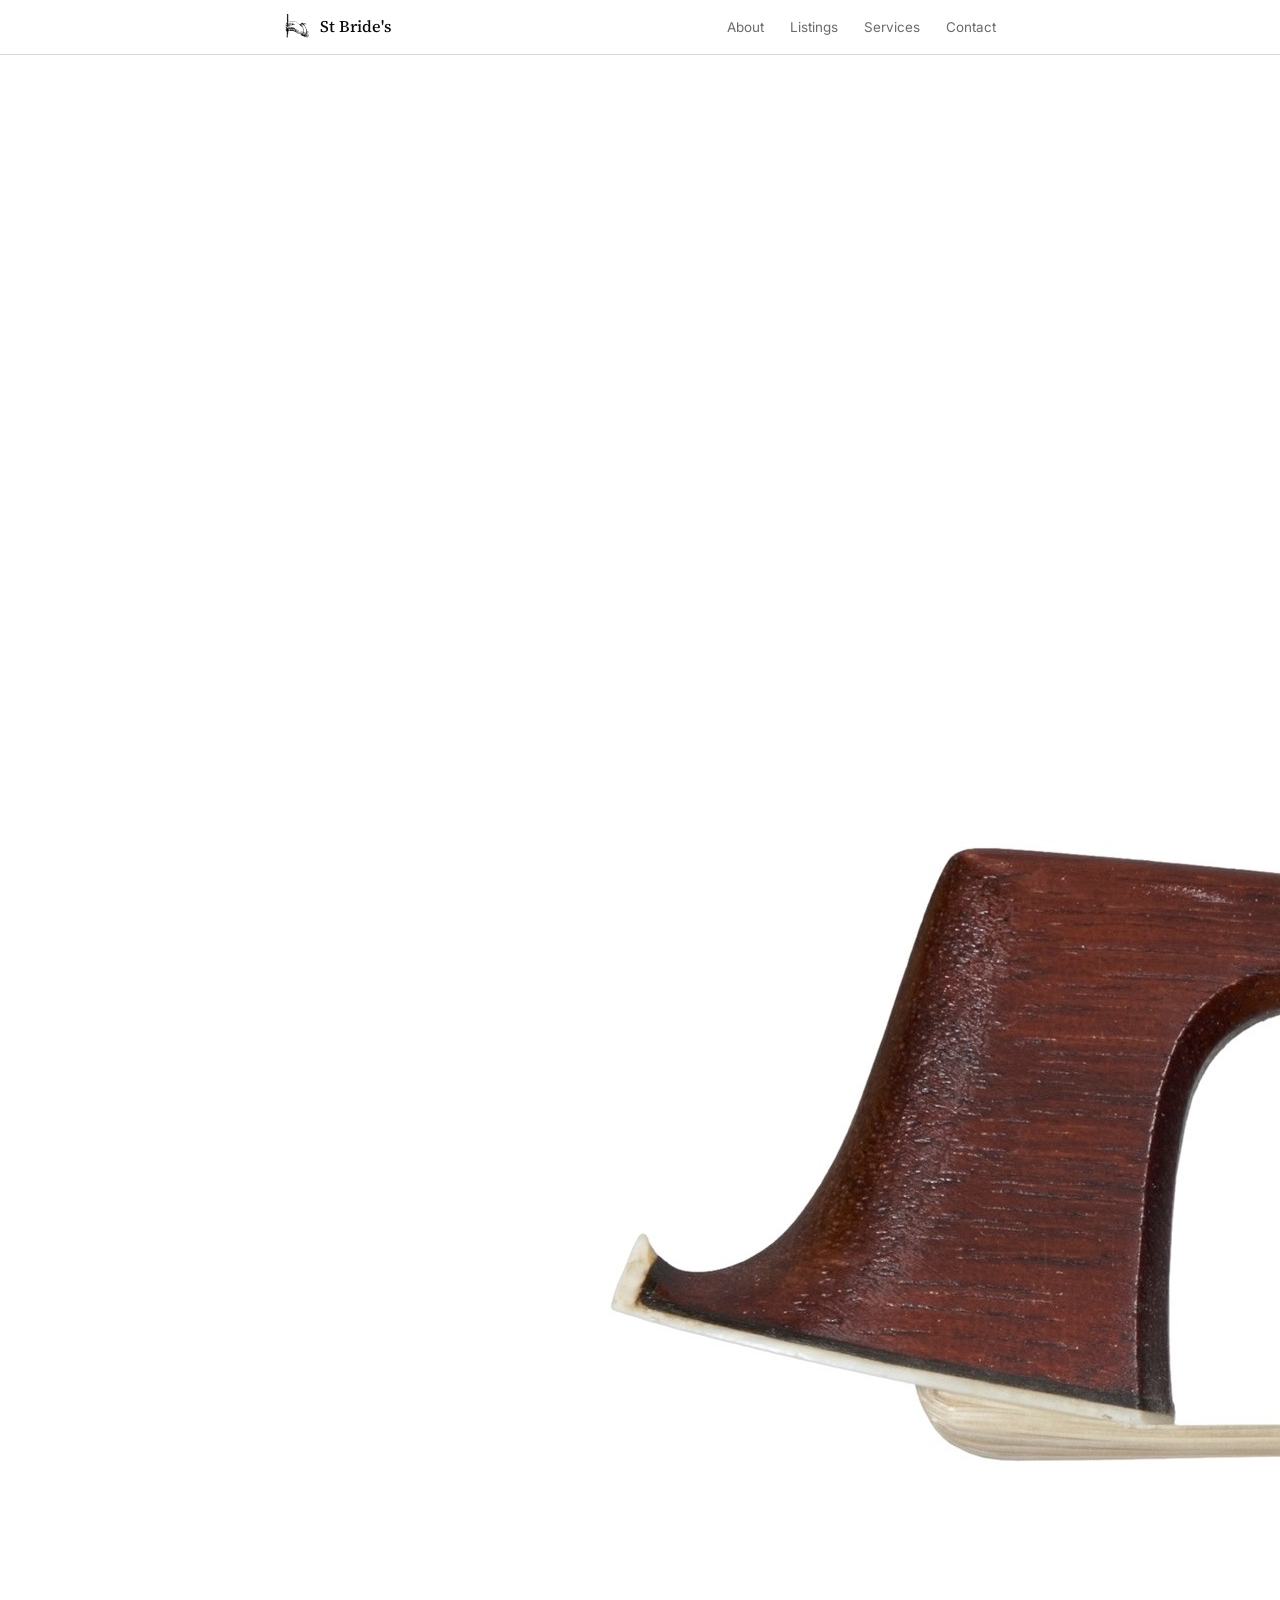
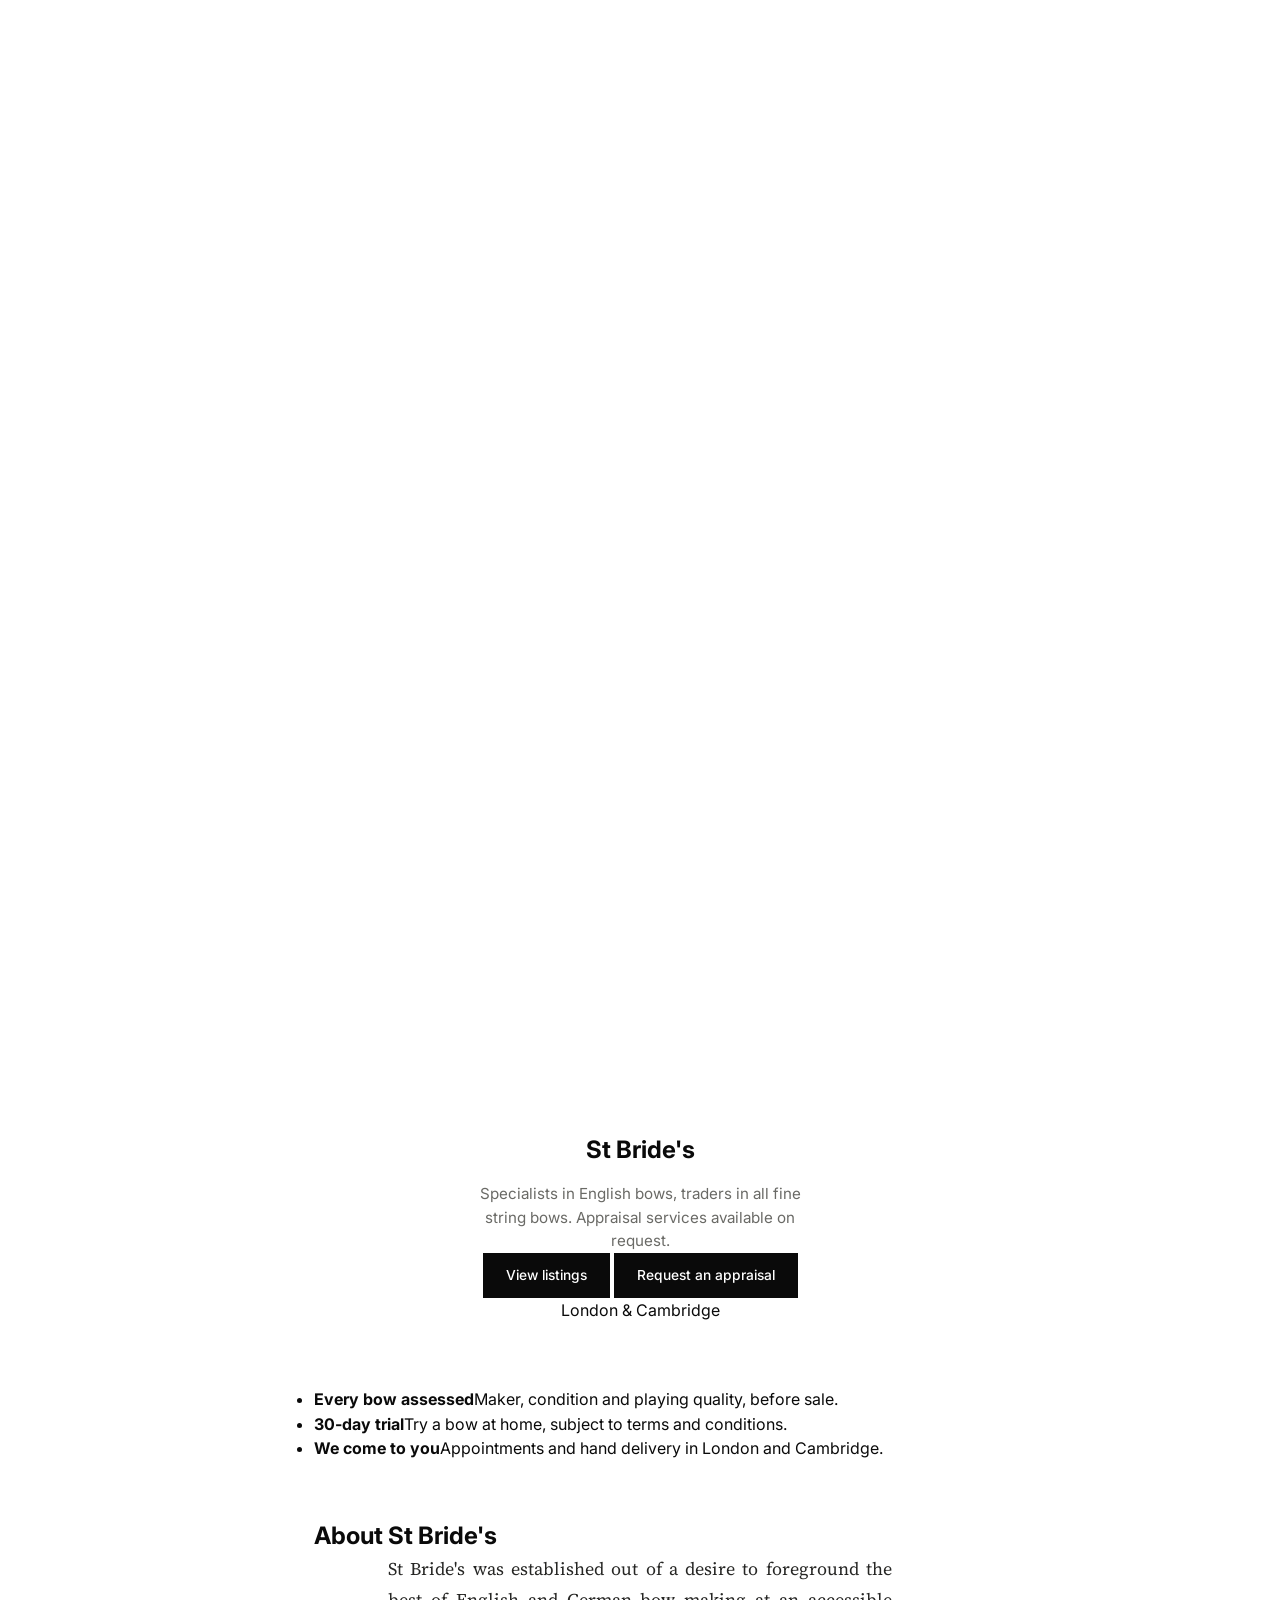
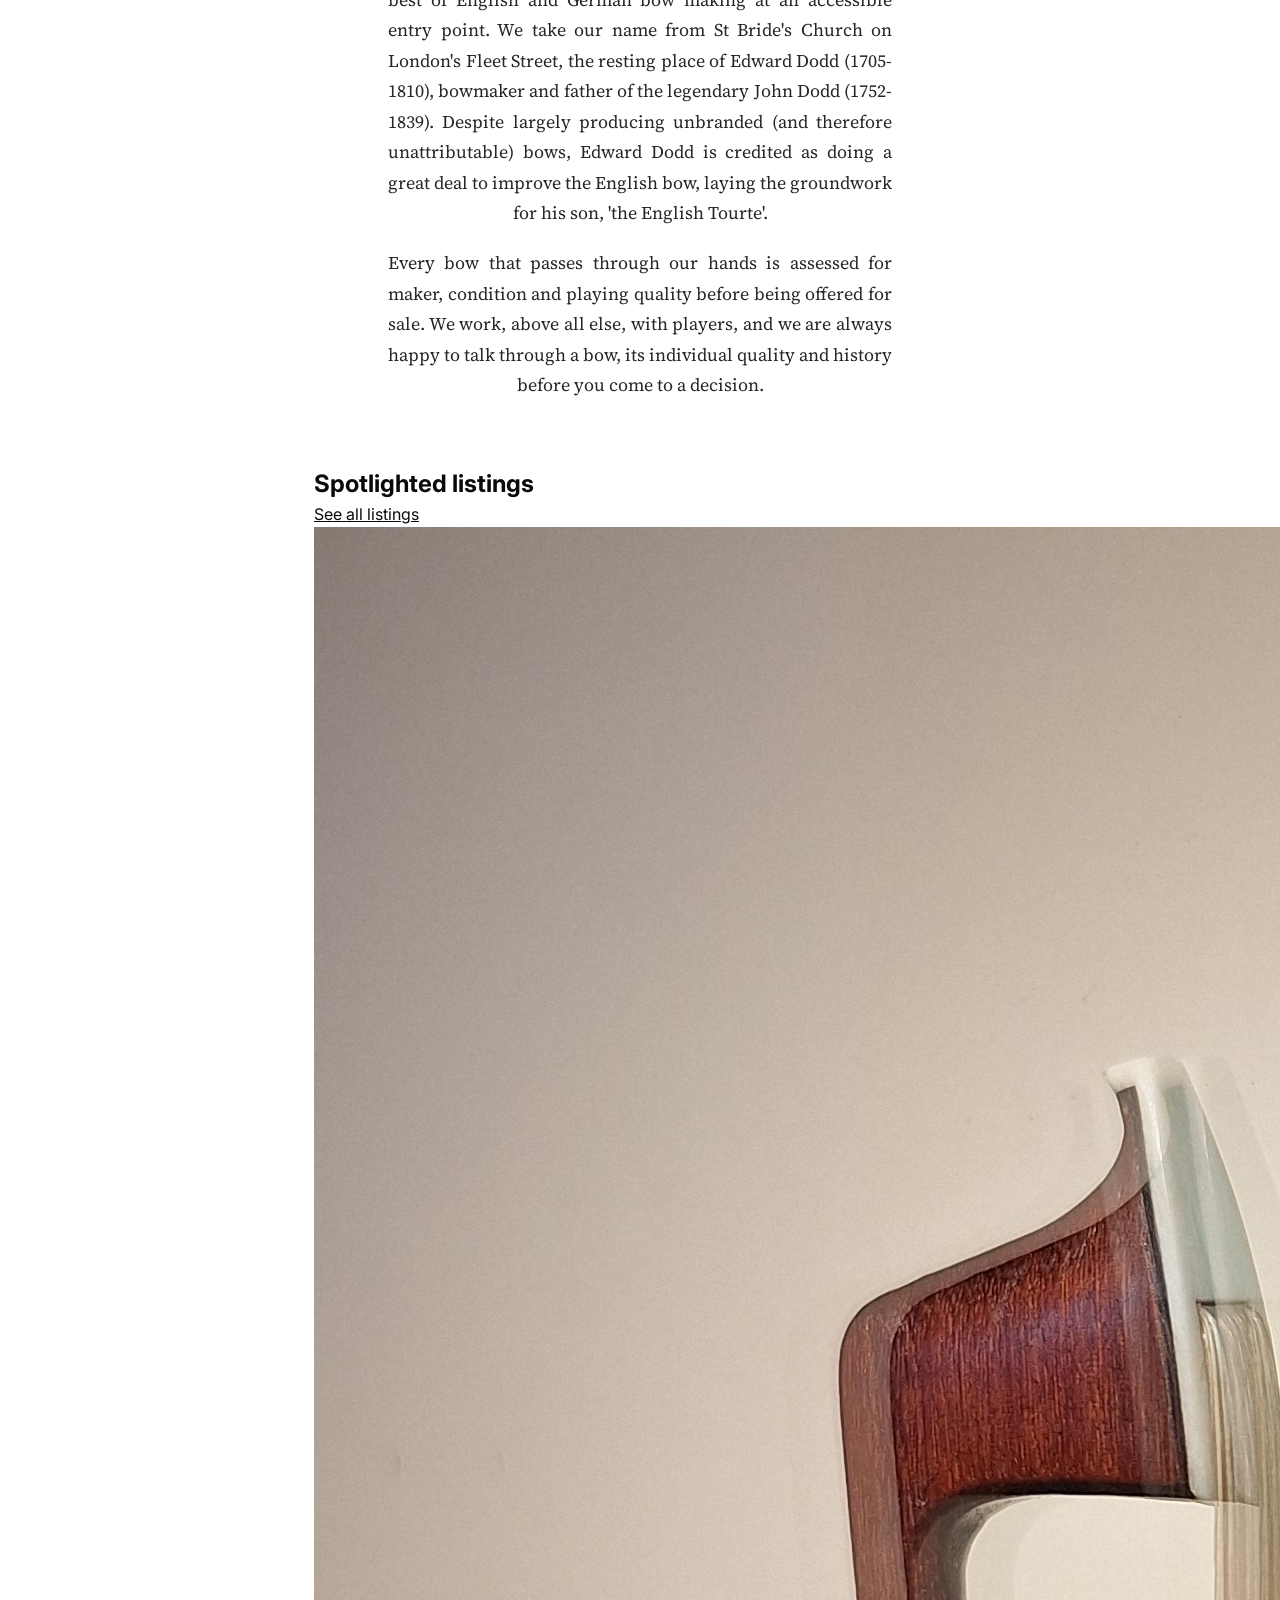
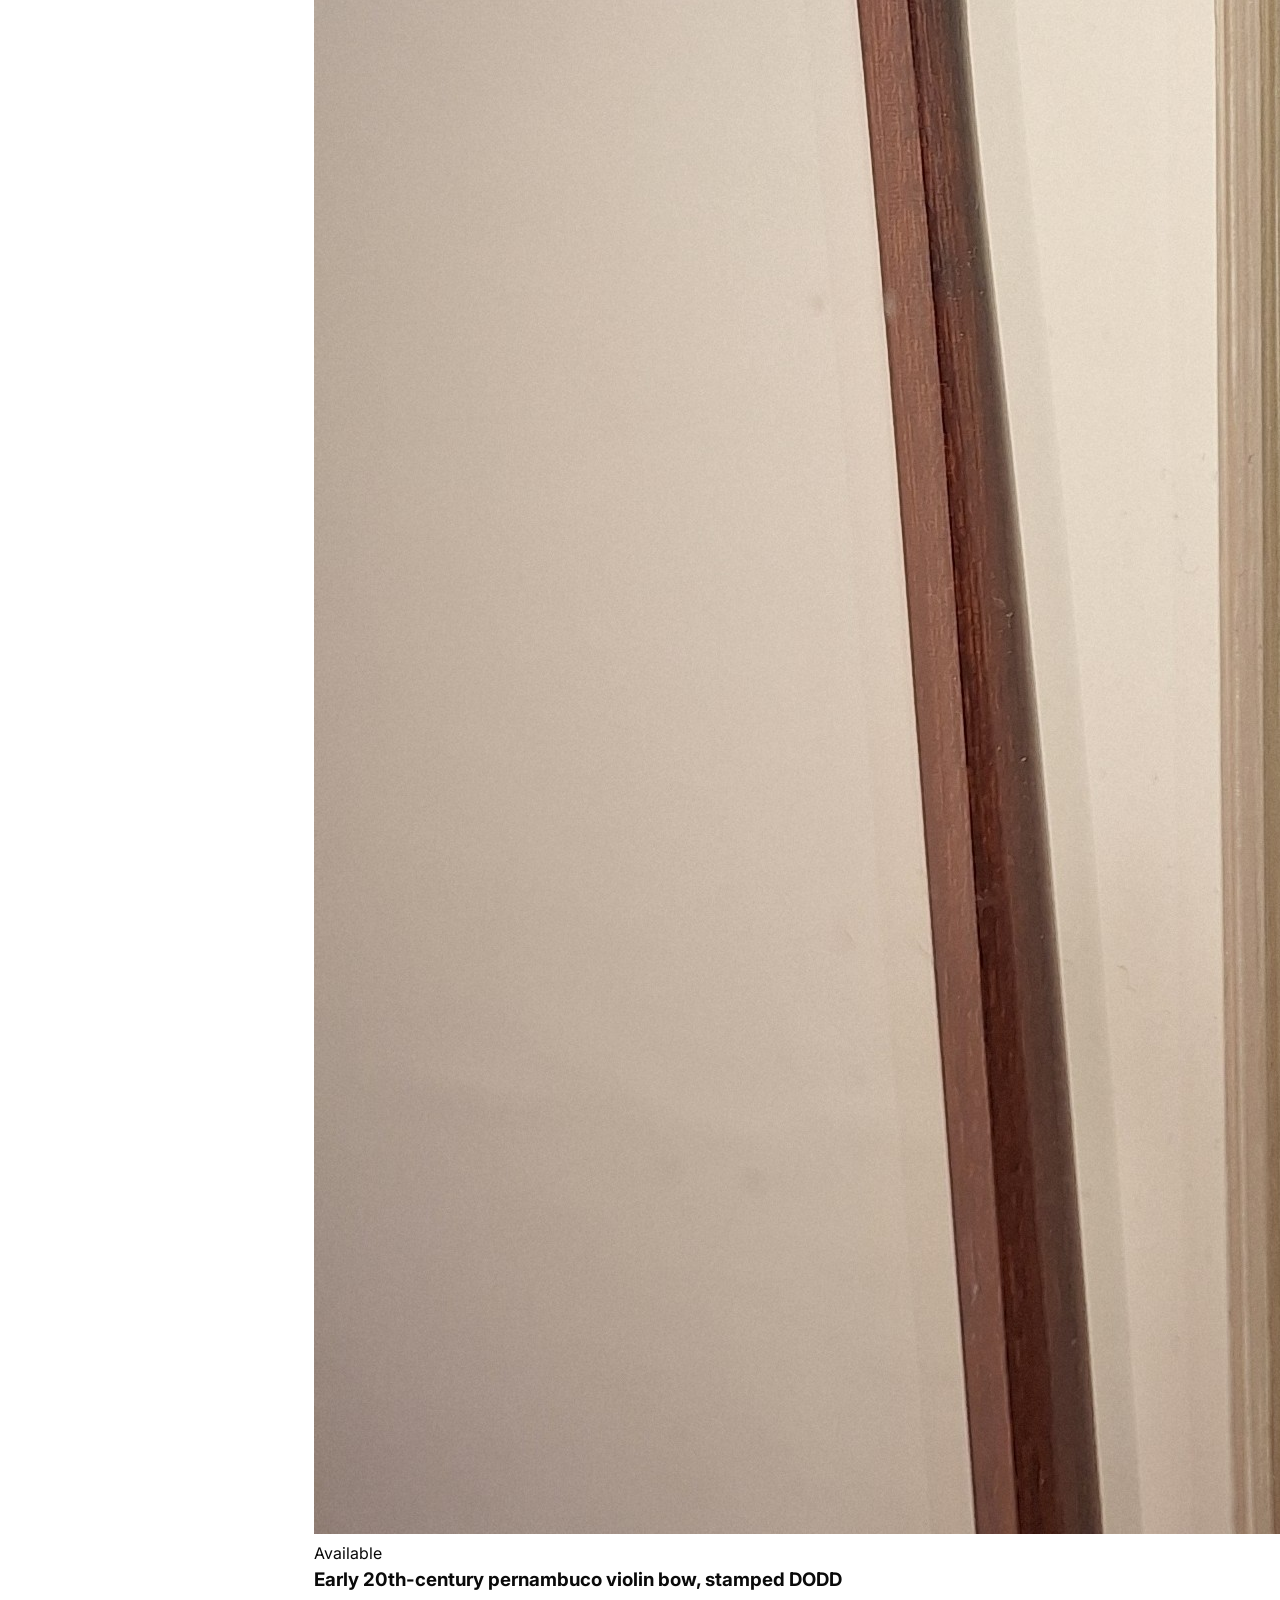
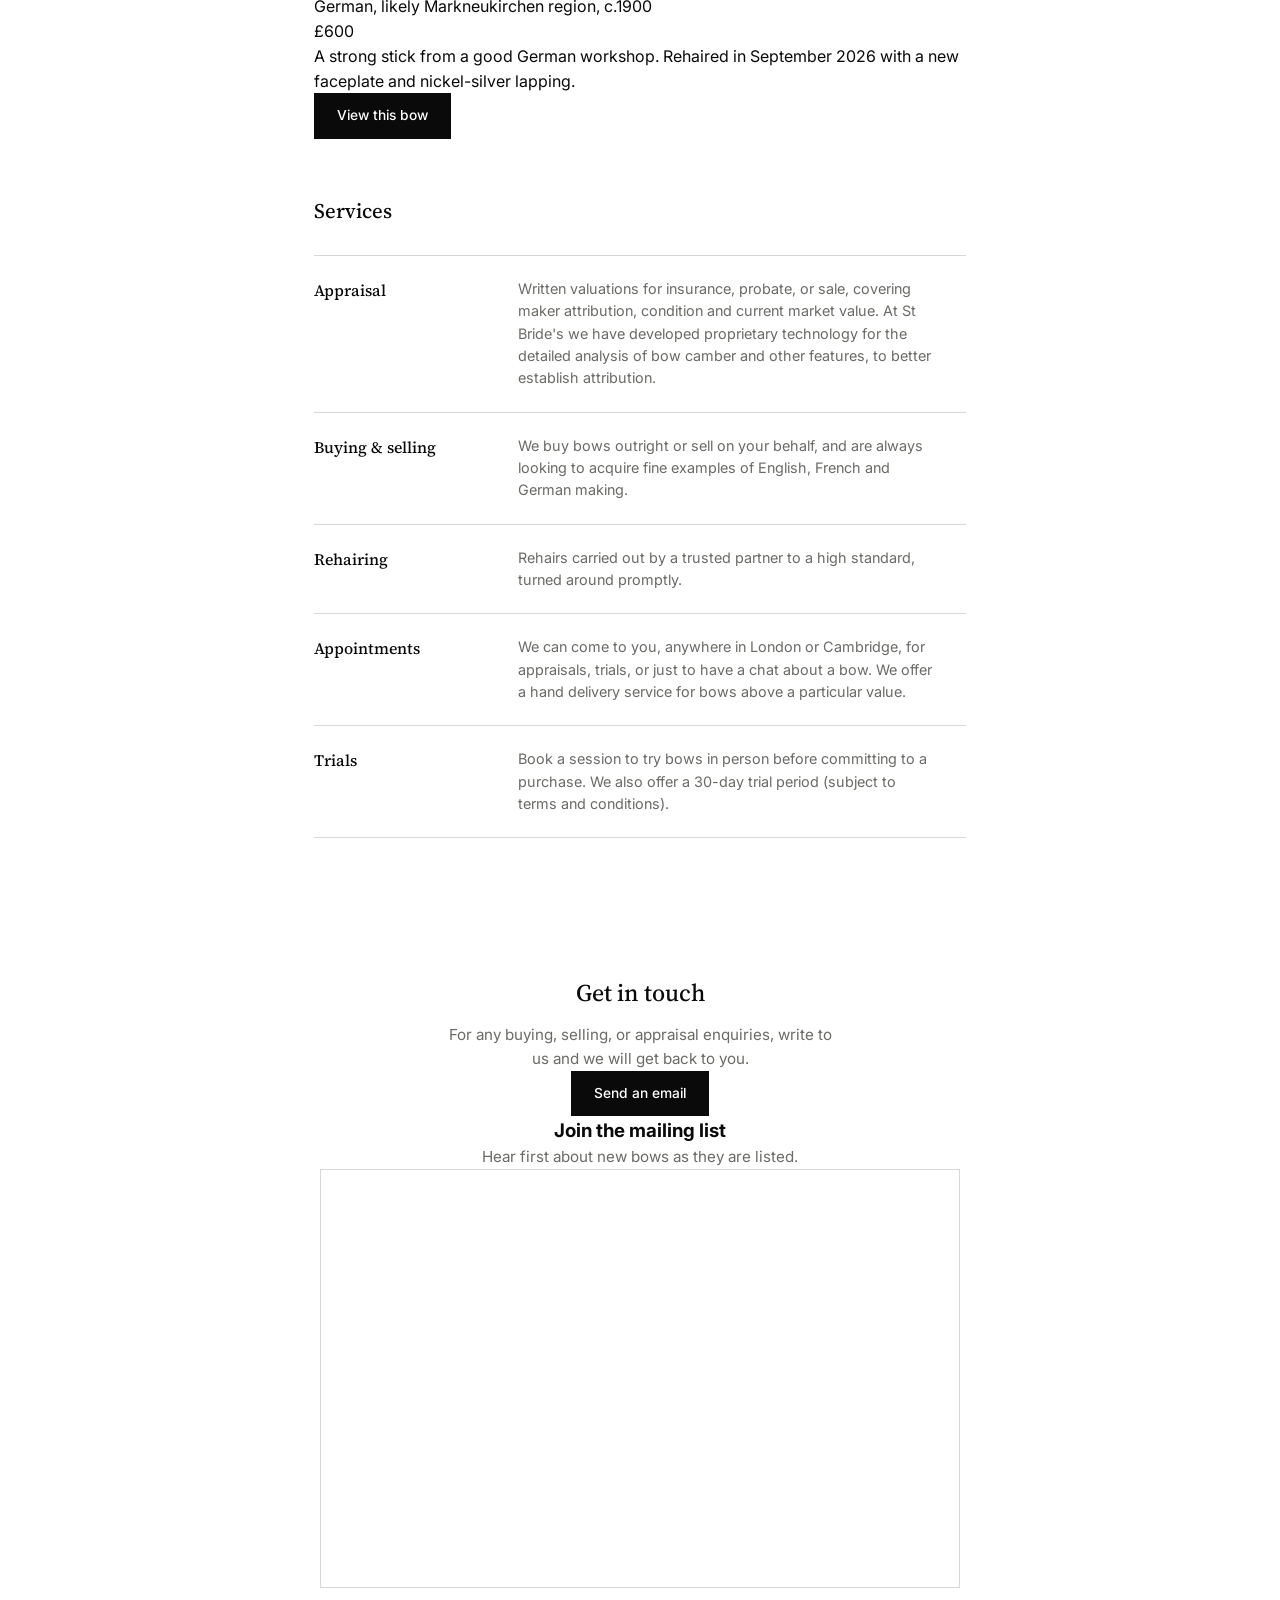
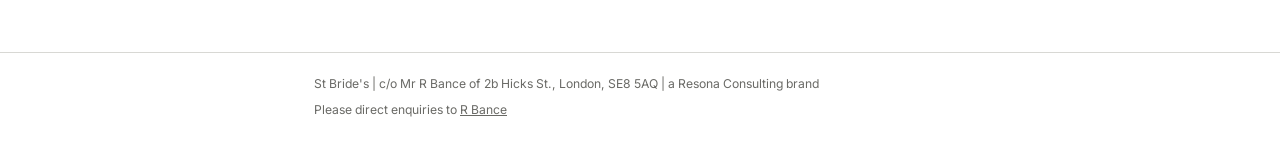
==== commit d9fb517b: "Update index.html with new content and structure" ====
--- a/index.html
+++ b/index.html
@@ -3,12 +3,16 @@
 <head>
 <meta charset="UTF-8">
 <meta name="viewport" content="width=device-width, initial-scale=1.0">
+<title>St Bride's | Specialists in English &amp; German Violin Bows, London &amp; Cambridge</title>
+<meta name="description" content="Specialist dealers in English bows and traders in fine string bows. Appraisals, buying and selling, trials and home appointments in London and Cambridge.">
+<meta property="og:title" content="St Bride's | Fine String Bows">
+<meta property="og:description" content="Specialists in English bows, traders in all fine string bows. London &amp; Cambridge.">
+<meta property="og:image" content="frog-detail.jpg">
 <link rel="icon" type="image/png" href="holding.png">
 <link rel="preconnect" href="https://fonts.googleapis.com">
 <link rel="preconnect" href="https://fonts.gstatic.com" crossorigin>
 <link href="https://fonts.googleapis.com/css2?family=Source+Serif+4:ital,wght@0,400;0,500;1,400&family=Inter:wght@400;500&display=swap" rel="stylesheet">
 <link rel="stylesheet" href="styles.css">
-<title>St Bride's Bows</title>
 </head>
 <body>
 <header class="site-header">
@@ -22,40 +26,62 @@
     </nav>
   </div>
 </header>
+
 <section class="hero" id="top">
-  <div class="hero-photo">
-    <img src="frog-detail.jpg" alt="Detail of a violin bow frog">
-    <div class="hero-caption">
-      <div class="mark">St Bride's</div>
-      <p class="strapline">Specialists in English bows, traders in all fine string bows. Appraisal services available on request.</p>
+  <img src="frog-detail.jpg" alt="Detail of a violin bow frog">
+  <div class="wrap">
+    <h1>St Bride's</h1>
+    <p class="strapline">Specialists in English bows, traders in all fine string bows. Appraisal services available on request.</p>
+    <div class="actions">
+      <a class="cta-light cta" href="listings.html">View listings</a>
+      <a class="cta cta-ghost" href="index.html#contact">Request an appraisal</a>
     </div>
-  </div>
-  <div class="wrap"><p class="estd">London &amp; Cambridge</p></div>
-</section>
-
-<hr class="rule">
-
-<section class="about" id="about">
-  <div class="wrap">
-    <p>St Bride's was established out of a desire to foreground the best of English and German bow making at an accessible entry point. We take our name from St Bride's Church on London's Fleet Street, the resting place of Edward Dodd (1705-1810), bowmaker and father of the legendary John Dodd (1752-1839). Despite largely producing unbranded (and therefore unattributable) bows, Edward Dodd is credited as doing a great deal to improve the English bow, laying the groundwork for his son, 'the English Tourte'.</p>
-    <p>Every bow that passes through our hands is assessed for maker, condition and playing quality before being offered for sale. We work, above all else, with players, and we are always happy to talk through a bow, its individual quality and history before you come to a decision.</p>
+    <p class="where">London &amp; Cambridge</p>
   </div>
 </section>
 
-<hr class="rule">
-
-<section class="teaser" id="listings">
+<section class="assure">
   <div class="wrap">
-    <h2>Spotlighted listings</h2>
-    <p>A small, carefully chosen selection of bows, each assessed and described in detail.</p>
-    <a class="cta" href="listings.html">View listings</a>
+    <ul>
+      <li><strong>Every bow assessed</strong><span>Maker, condition and playing quality, before sale.</span></li>
+      <li><strong>30-day trial</strong><span>Try a bow at home, subject to terms and conditions.</span></li>
+      <li><strong>We come to you</strong><span>Appointments and hand delivery in London and Cambridge.</span></li>
+    </ul>
   </div>
 </section>
 
-<hr class="rule">
+<section class="section about" id="about">
+  <div class="wrap split">
+    <h2>About St Bride's</h2>
+    <div>
+      <p class="lede">St Bride's was established out of a desire to foreground the best of English and German bow making at an accessible entry point. We take our name from St Bride's Church on London's Fleet Street, the resting place of Edward Dodd (1705-1810), bowmaker and father of the legendary John Dodd (1752-1839). Despite largely producing unbranded (and therefore unattributable) bows, Edward Dodd is credited as doing a great deal to improve the English bow, laying the groundwork for his son, 'the English Tourte'.</p>
+      <p class="lede">Every bow that passes through our hands is assessed for maker, condition and playing quality before being offered for sale. We work, above all else, with players, and we are always happy to talk through a bow, its individual quality and history before you come to a decision.</p>
+    </div>
+  </div>
+</section>
 
-<section class="services" id="services">
+<section class="section tint" id="listings">
   <div class="wrap">
+    <div class="section-head">
+      <h2>Spotlighted listings</h2>
+      <a href="listings.html">See all listings</a>
+    </div>
+    <div class="featured">
+      <a href="listings.html#dodd"><img src="images/1000059655.jpg" alt="Early 20th-century pernambuco violin bow, stamped DODD"></a>
+      <div>
+        <span class="status">Available</span>
+        <h3>Early 20th-century pernambuco violin bow, stamped DODD</h3>
+        <div class="attribution">German, likely Markneukirchen region, c.1900</div>
+        <div class="price">£600</div>
+        <p class="desc">A strong stick from a good German workshop. Rehaired in September 2026 with a new faceplate and nickel-silver lapping.</p>
+        <div class="cta-row"><a class="cta" href="listings.html#dodd">View this bow</a></div>
+      </div>
+    </div>
+  </div>
+</section>
+
+<section class="section services" id="services">
+  <div class="wrap split">
     <h2>Services</h2>
     <ul>
       <li><strong>Appraisal</strong><p>Written valuations for insurance, probate, or sale, covering maker attribution, condition and current market value. At St Bride's we have developed proprietary technology for the detailed analysis of bow camber and other features, to better establish attribution.</p></li>
@@ -67,19 +93,20 @@
   </div>
 </section>
 
-<hr class="rule">
-
-<section class="contact" id="contact">
-  <div class="wrap">
-    <h2>Get in touch</h2>
-    <p>For any buying, selling, or appraisal enquiries, write to us and we will get back to you.</p>
-    <a class="email" href="mailto:reubenbance@gmail.com">Send an email</a>
-    <div class="mailing-list">
+<section class="section tint contact" id="contact">
+  <div class="wrap contact-grid">
+    <div>
+      <h2>Get in touch</h2>
+      <p>For any buying, selling, or appraisal enquiries, write to us and we will get back to you.</p>
+      <a class="cta" href="mailto:reubenbance@gmail.com">Send an email</a>
+    </div>
+    <div>
+      <h3>Join the mailing list</h3>
+      <p style="margin-top:0">Hear first about new bows as they are listed.</p>
       <div class="ml-embed">
-        <iframe src="https://docs.google.com/forms/d/e/1FAIpQLSf0sSOda7EhYmlmO-nbS3aRxY2b7P7_MfkmD1TlYvDlVukSvg/viewform?embedded=true" frameborder="0" marginheight="0" marginwidth="0">Loading…</iframe>
+        <iframe src="https://docs.google.com/forms/d/e/1FAIpQLSf0sSOda7EhYmlmO-nbS3aRxY2b7P7_MfkmD1TlYvDlVukSvg/viewform?embedded=true" title="Mailing list sign-up" frameborder="0" marginheight="0" marginwidth="0">Loading…</iframe>
       </div>
     </div>
-    <img class="sign-off" src="holding.png" alt="St Bride's logo">
   </div>
 </section>
 
--- a/styles.css
+++ b/styles.css
@@ -0,0 +1,73 @@
+:root{--ink:#0a0a0a;--paper:#fff;--surface:#f6f6f4;--line:#d8d8d4;--dim:#6a6a66}
+*{margin:0;padding:0;box-sizing:border-box}
+html{scroll-behavior:smooth}
+html,body{max-width:100%;overflow-x:hidden}
+body{background:var(--paper);color:var(--ink);font-family:'Inter',sans-serif;line-height:1.55;-webkit-font-smoothing:antialiased;padding-top:58px}
+a{color:inherit}
+.wrap{max-width:700px;margin:0 auto;padding:0 24px}
+hr.rule{border:none;border-top:1px solid var(--line)}
+
+/* header */
+.site-header{position:fixed;top:0;left:0;right:0;z-index:50;background:rgba(255,255,255,.9);backdrop-filter:blur(8px);-webkit-backdrop-filter:blur(8px);border-bottom:1px solid var(--line)}
+.site-header .wrap{max-width:760px;display:flex;align-items:center;justify-content:space-between;padding:14px 24px}
+.brand{display:flex;align-items:center;gap:10px;text-decoration:none}
+.brand img{width:26px;height:26px;object-fit:contain;display:block}
+.brand span{font-family:'Source Serif 4',serif;font-weight:500;font-size:1.02rem}
+.site-header nav{display:flex;align-items:center;gap:26px}
+.site-header nav a{font-size:.84rem;text-decoration:none;color:var(--dim);transition:color .15s}
+.site-header nav a:hover,.site-header nav a[aria-current]{color:var(--ink)}
+@media(max-width:480px){.brand span{display:none}.site-header nav{gap:16px}.site-header nav a{font-size:.78rem}}
+
+/* hero */
+.hero{padding:0 0 64px;text-align:center}
+.hero-photo{position:relative;width:100%;height:clamp(240px,34vw,440px);background:var(--surface);overflow:hidden}
+.hero-photo img{width:100%;height:100%;object-fit:cover;object-position:center 30%;display:block}
+.hero-caption{position:absolute;left:50%;top:50%;transform:translate(-50%,-50%);background:#fff;border:1px solid var(--line);padding:22px 30px;max-width:88%}
+.mark{font-family:'Source Serif 4',serif;font-size:2.6rem;font-weight:500}
+.strapline{margin:14px auto 0;font-size:.95rem;color:var(--dim);max-width:34ch}
+.estd{margin-top:22px;font-family:'Source Serif 4',serif;font-style:italic;font-size:1.2rem;color:var(--dim)}
+@media(max-width:480px){.mark{font-size:1.9rem}.hero-caption{padding:16px 20px}}
+
+/* about */
+.about{padding:56px 0 64px;scroll-margin-top:72px}
+.about p{font-family:'Source Serif 4',serif;font-size:1.12rem;line-height:1.7;max-width:56ch;margin:0 auto;text-align:justify;text-align-last:center;color:#262624}
+.about p+p{margin-top:20px}
+
+/* shared buttons */
+.cta,.cta-buy{display:inline-flex;align-items:center;justify-content:center;text-decoration:none;font-weight:500;font-size:.86rem;padding:11px 22px;border:1px solid var(--ink);transition:opacity .15s,background .15s,color .15s}
+.cta{background:var(--ink);color:#fff}
+.cta:hover{opacity:.8}
+.cta-buy{background:transparent;color:var(--ink)}
+.cta-buy:hover{background:var(--ink);color:#fff}
+.cta:focus-visible,.cta-buy:focus-visible{outline:2px solid var(--ink);outline-offset:3px}
+
+/* listings teaser (home) */
+.teaser{padding:64px 0;text-align:center;scroll-margin-top:72px}
+.teaser h2,.services h2{font-family:'Source Serif 4',serif;font-weight:500;font-size:1.3rem}
+.teaser p{margin:12px auto 24px;color:var(--dim);font-size:.95rem;max-width:44ch}
+
+/* services */
+.services{padding:56px 0 72px;scroll-margin-top:72px}
+.services h2{padding-bottom:28px}
+.services ul{list-style:none;border-top:1px solid var(--line)}
+.services li{display:grid;grid-template-columns:180px 1fr;gap:24px;padding:22px 0;border-bottom:1px solid var(--line)}
+.services li strong{font-family:'Source Serif 4',serif;font-weight:500;font-size:1rem}
+.services li p{font-size:.9rem;color:var(--dim);max-width:46ch}
+@media(max-width:620px){.services li{grid-template-columns:1fr;gap:6px}}
+
+/* contact */
+.contact{padding:64px 0;text-align:center;scroll-margin-top:72px}
+.contact h2{font-family:'Source Serif 4',serif;font-weight:500;font-size:1.5rem}
+.contact p{margin:12px auto 0;color:var(--dim);font-size:.95rem;max-width:40ch}
+.contact .email{display:inline-block;margin-top:24px;font-family:'Source Serif 4',serif;font-size:1.15rem;border-bottom:1px solid var(--ink);padding-bottom:2px}
+.mailing-list{margin-top:40px;padding-top:40px;border-top:1px solid var(--line)}
+.ml-embed{display:flex;justify-content:center}
+.ml-embed iframe{width:100%;max-width:640px;height:419px;border:1px solid var(--line)}
+@media(max-width:480px){.ml-embed iframe{height:520px}}
+.sign-off{width:30px;height:30px;object-fit:contain;display:block;margin:28px auto 0;opacity:.85}
+
+/* footer */
+footer{border-top:1px solid var(--line);padding:22px 0 40px}
+footer .wrap{display:flex;justify-content:space-between;flex-wrap:wrap;gap:8px;font-size:.76rem;color:var(--dim)}
+footer a{text-decoration:underline}
+@media(prefers-reduced-motion:reduce){.cta,.cta-buy{transition:none}html{scroll-behavior:auto}}
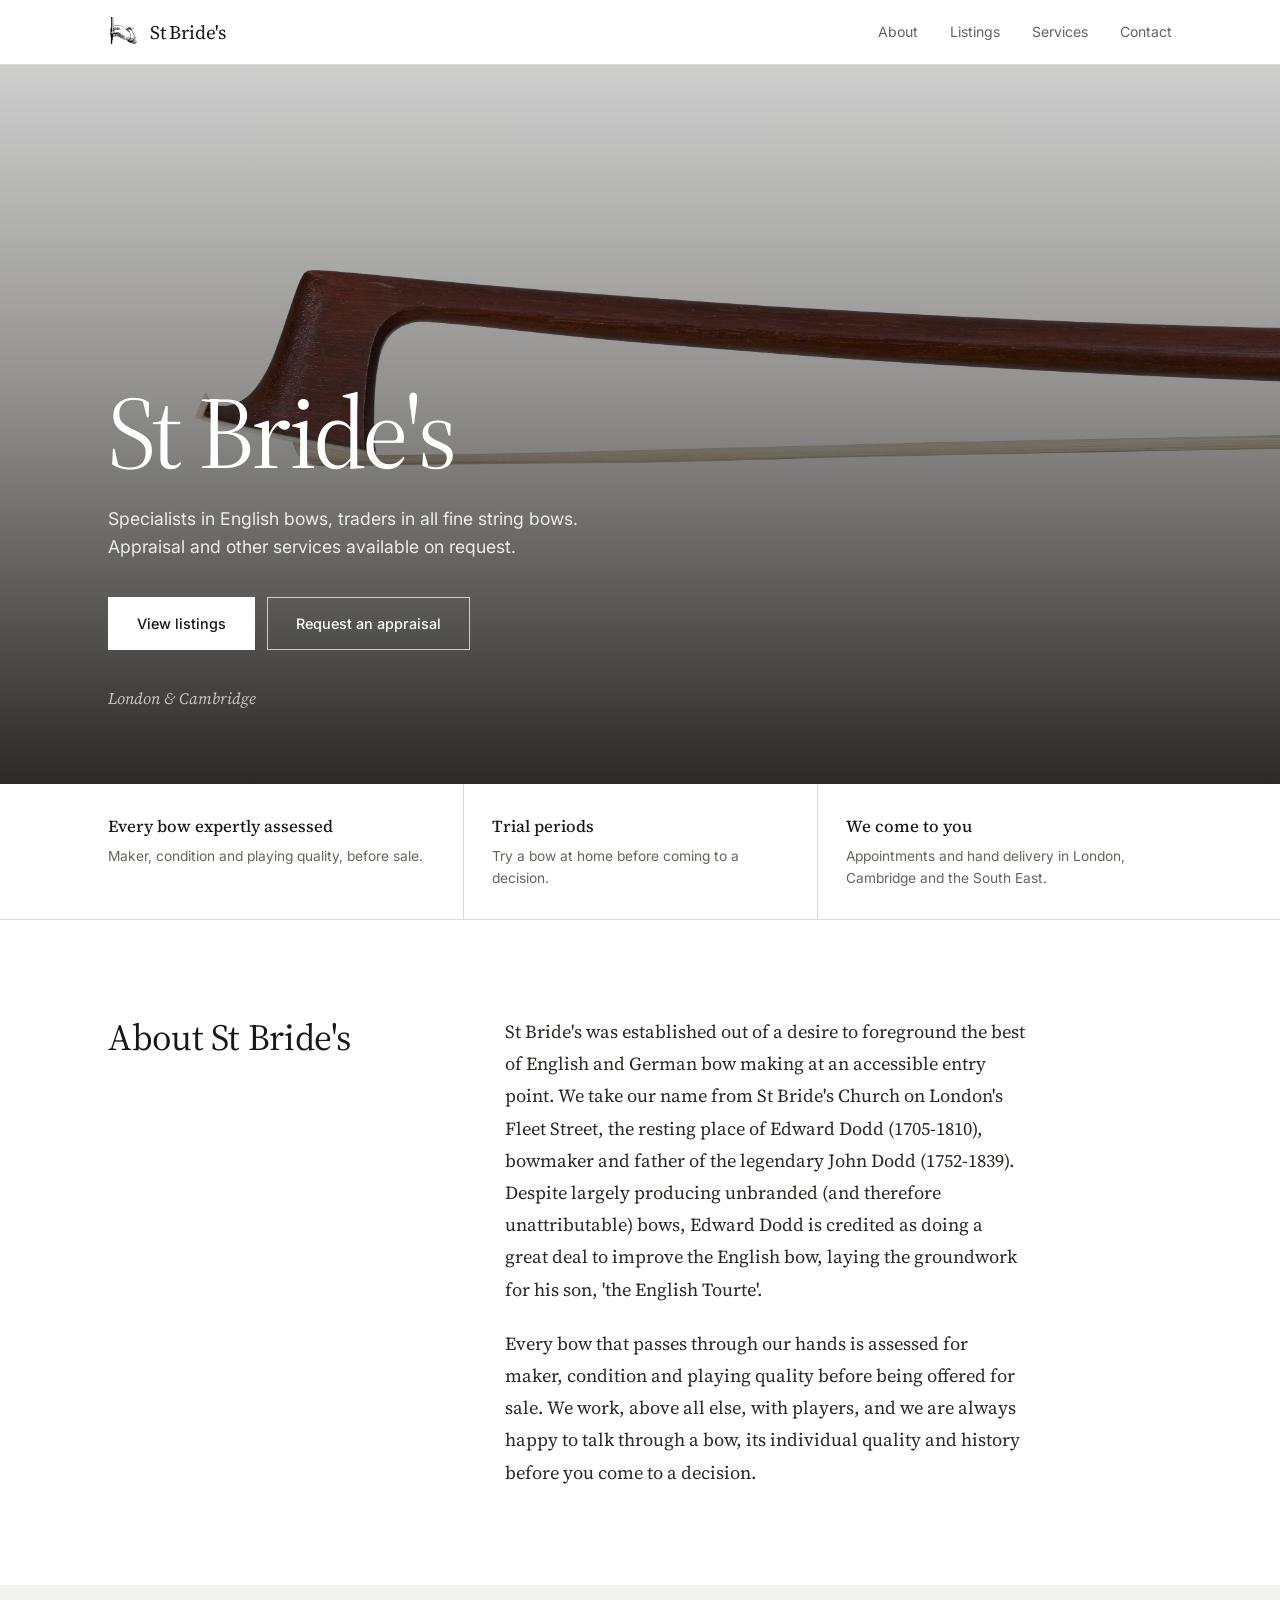
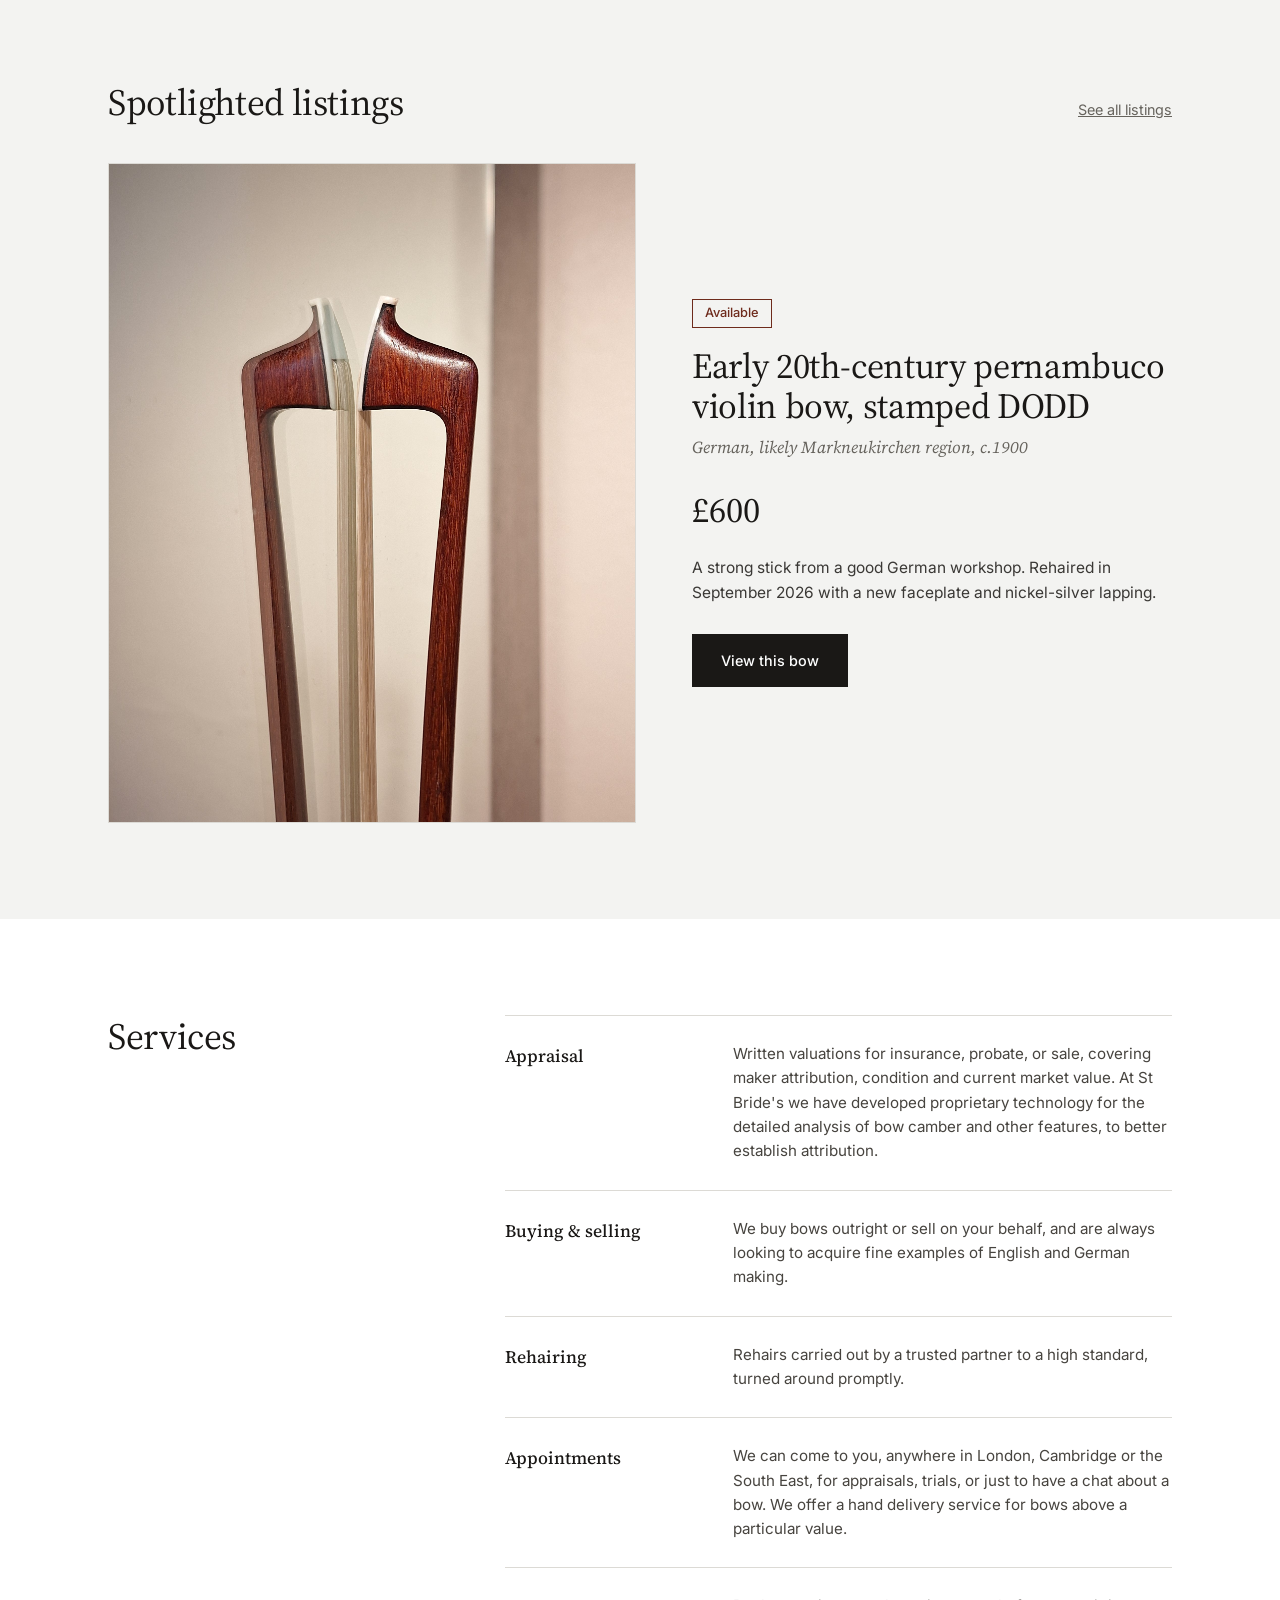
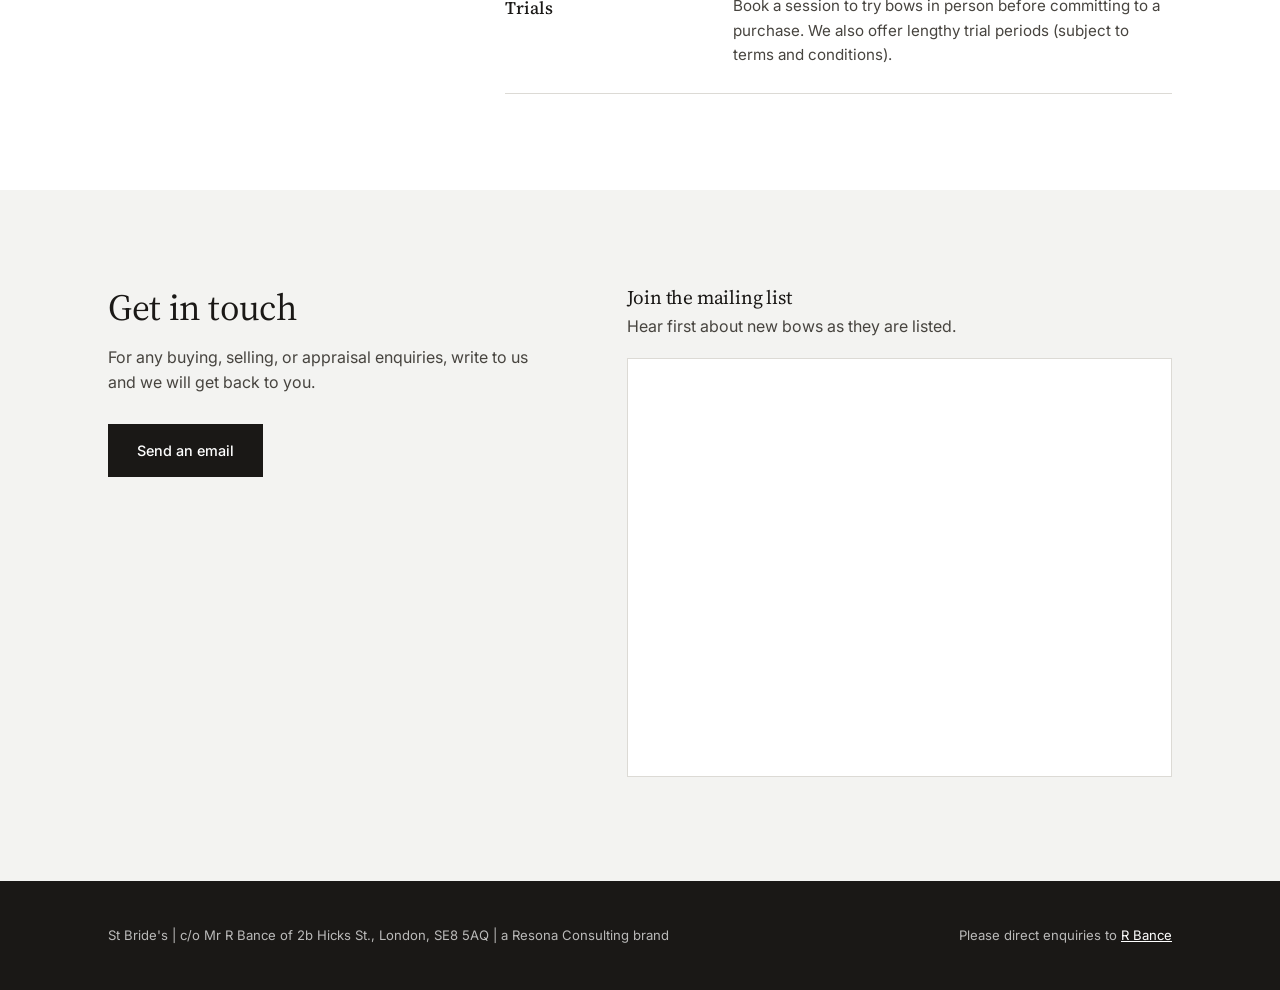
==== commit d76a015f: "Revise title and enhance service descriptions Updated title and improved descriptions for services o" ====
--- a/index.html
+++ b/index.html
@@ -3,7 +3,7 @@
 <head>
 <meta charset="UTF-8">
 <meta name="viewport" content="width=device-width, initial-scale=1.0">
-<title>St Bride's | Specialists in English &amp; German Violin Bows, London &amp; Cambridge</title>
+<title>St Bride's | English &amp; German Bows</title>
 <meta name="description" content="Specialist dealers in English bows and traders in fine string bows. Appraisals, buying and selling, trials and home appointments in London and Cambridge.">
 <meta property="og:title" content="St Bride's | Fine String Bows">
 <meta property="og:description" content="Specialists in English bows, traders in all fine string bows. London &amp; Cambridge.">
@@ -31,7 +31,7 @@
   <img src="frog-detail.jpg" alt="Detail of a violin bow frog">
   <div class="wrap">
     <h1>St Bride's</h1>
-    <p class="strapline">Specialists in English bows, traders in all fine string bows. Appraisal services available on request.</p>
+    <p class="strapline">Specialists in English bows, traders in all fine string bows. Appraisal and other services available on request.</p>
     <div class="actions">
       <a class="cta-light cta" href="listings.html">View listings</a>
       <a class="cta cta-ghost" href="index.html#contact">Request an appraisal</a>
@@ -43,9 +43,9 @@
 <section class="assure">
   <div class="wrap">
     <ul>
-      <li><strong>Every bow assessed</strong><span>Maker, condition and playing quality, before sale.</span></li>
-      <li><strong>30-day trial</strong><span>Try a bow at home, subject to terms and conditions.</span></li>
-      <li><strong>We come to you</strong><span>Appointments and hand delivery in London and Cambridge.</span></li>
+      <li><strong>Every bow expertly assessed</strong><span>Maker, condition and playing quality, before sale.</span></li>
+      <li><strong>Trial periods</strong><span>Try a bow at home before coming to a decision.</span></li>
+      <li><strong>We come to you</strong><span>Appointments and hand delivery in London, Cambridge and the South East.</span></li>
     </ul>
   </div>
 </section>
@@ -85,10 +85,10 @@
     <h2>Services</h2>
     <ul>
       <li><strong>Appraisal</strong><p>Written valuations for insurance, probate, or sale, covering maker attribution, condition and current market value. At St Bride's we have developed proprietary technology for the detailed analysis of bow camber and other features, to better establish attribution.</p></li>
-      <li><strong>Buying &amp; selling</strong><p>We buy bows outright or sell on your behalf, and are always looking to acquire fine examples of English, French and German making.</p></li>
+      <li><strong>Buying &amp; selling</strong><p>We buy bows outright or sell on your behalf, and are always looking to acquire fine examples of English and German making.</p></li>
       <li><strong>Rehairing</strong><p>Rehairs carried out by a trusted partner to a high standard, turned around promptly.</p></li>
-      <li><strong>Appointments</strong><p>We can come to you, anywhere in London or Cambridge, for appraisals, trials, or just to have a chat about a bow. We offer a hand delivery service for bows above a particular value.</p></li>
-      <li><strong>Trials</strong><p>Book a session to try bows in person before committing to a purchase. We also offer a 30-day trial period (subject to terms and conditions).</p></li>
+      <li><strong>Appointments</strong><p>We can come to you, anywhere in London, Cambridge or the South East, for appraisals, trials, or just to have a chat about a bow. We offer a hand delivery service for bows above a particular value.</p></li>
+      <li><strong>Trials</strong><p>Book a session to try bows in person before committing to a purchase. We also offer lengthy trial periods (subject to terms and conditions).</p></li>
     </ul>
   </div>
 </section>
--- a/styles.css
+++ b/styles.css
@@ -1,73 +1,140 @@
-:root{--ink:#0a0a0a;--paper:#fff;--surface:#f6f6f4;--line:#d8d8d4;--dim:#6a6a66}
+:root{--ink:#1a1816;--paper:#fff;--surface:#f3f3f1;--line:#dcdad5;--dim:#66635d;--accent:#6e2b1c;--serif:'Source Serif 4',Georgia,serif;--sans:'Inter',system-ui,sans-serif}
 *{margin:0;padding:0;box-sizing:border-box}
 html{scroll-behavior:smooth}
 html,body{max-width:100%;overflow-x:hidden}
-body{background:var(--paper);color:var(--ink);font-family:'Inter',sans-serif;line-height:1.55;-webkit-font-smoothing:antialiased;padding-top:58px}
+body{background:var(--paper);color:var(--ink);font-family:var(--sans);line-height:1.6;-webkit-font-smoothing:antialiased;padding-top:64px}
 a{color:inherit}
-.wrap{max-width:700px;margin:0 auto;padding:0 24px}
-hr.rule{border:none;border-top:1px solid var(--line)}
+:focus-visible{outline:2px solid var(--accent);outline-offset:3px}
+.wrap{max-width:1120px;margin:0 auto;padding:0 28px}
+h1,h2,h3{font-family:var(--serif);font-weight:400;letter-spacing:-.01em;line-height:1.15}
+.section{padding:96px 0;scroll-margin-top:64px}
+.section.tint{background:var(--surface)}
+.lede{font-family:var(--serif);font-size:1.15rem;line-height:1.75;color:#2b2926;max-width:58ch}
 
 /* header */
-.site-header{position:fixed;top:0;left:0;right:0;z-index:50;background:rgba(255,255,255,.9);backdrop-filter:blur(8px);-webkit-backdrop-filter:blur(8px);border-bottom:1px solid var(--line)}
-.site-header .wrap{max-width:760px;display:flex;align-items:center;justify-content:space-between;padding:14px 24px}
-.brand{display:flex;align-items:center;gap:10px;text-decoration:none}
-.brand img{width:26px;height:26px;object-fit:contain;display:block}
-.brand span{font-family:'Source Serif 4',serif;font-weight:500;font-size:1.02rem}
-.site-header nav{display:flex;align-items:center;gap:26px}
-.site-header nav a{font-size:.84rem;text-decoration:none;color:var(--dim);transition:color .15s}
+.site-header{position:fixed;top:0;left:0;right:0;z-index:50;background:rgba(255,255,255,.92);backdrop-filter:blur(10px);-webkit-backdrop-filter:blur(10px);border-bottom:1px solid var(--line)}
+.site-header .wrap{display:flex;align-items:center;justify-content:space-between;height:64px}
+.brand{display:flex;align-items:center;gap:12px;text-decoration:none}
+.brand img{width:30px;height:30px;object-fit:contain}
+.brand span{font-family:var(--serif);font-size:1.2rem;letter-spacing:-.01em}
+.site-header nav{display:flex;align-items:center;gap:32px}
+.site-header nav a{font-size:.88rem;text-decoration:none;color:var(--dim);transition:color .15s}
 .site-header nav a:hover,.site-header nav a[aria-current]{color:var(--ink)}
-@media(max-width:480px){.brand span{display:none}.site-header nav{gap:16px}.site-header nav a{font-size:.78rem}}
+.site-header nav a[aria-current]{border-bottom:1px solid var(--accent);padding-bottom:2px}
+@media(max-width:560px){.brand span{display:none}.site-header nav{gap:18px}.site-header nav a{font-size:.8rem}}
+
+/* buttons */
+.cta,.cta-buy,.cta-light{display:inline-flex;align-items:center;justify-content:center;text-decoration:none;font-weight:500;font-size:.9rem;padding:14px 28px;border:1px solid var(--ink);transition:background .15s,color .15s,border-color .15s}
+.cta{background:var(--ink);color:#fff}
+.cta:hover{background:var(--accent);border-color:var(--accent)}
+.cta-buy{background:transparent;color:var(--ink)}
+.cta-buy:hover{background:var(--ink);color:#fff}
+.cta-light{background:#fff;color:var(--ink);border-color:#fff}
+.cta-light:hover{background:transparent;color:#fff}
+.cta-ghost{background:transparent;color:#fff;border-color:rgba(255,255,255,.7)}
+.cta-ghost:hover{background:#fff;color:var(--ink)}
 
 /* hero */
-.hero{padding:0 0 64px;text-align:center}
-.hero-photo{position:relative;width:100%;height:clamp(240px,34vw,440px);background:var(--surface);overflow:hidden}
-.hero-photo img{width:100%;height:100%;object-fit:cover;object-position:center 30%;display:block}
-.hero-caption{position:absolute;left:50%;top:50%;transform:translate(-50%,-50%);background:#fff;border:1px solid var(--line);padding:22px 30px;max-width:88%}
-.mark{font-family:'Source Serif 4',serif;font-size:2.6rem;font-weight:500}
-.strapline{margin:14px auto 0;font-size:.95rem;color:var(--dim);max-width:34ch}
-.estd{margin-top:22px;font-family:'Source Serif 4',serif;font-style:italic;font-size:1.2rem;color:var(--dim)}
-@media(max-width:480px){.mark{font-size:1.9rem}.hero-caption{padding:16px 20px}}
+.hero{position:relative;min-height:min(80vh,720px);display:flex;align-items:flex-end;color:#fff;background:#222}
+.hero>img{position:absolute;inset:0;width:100%;height:100%;object-fit:cover;object-position:center 35%}
+.hero::after{content:"";position:absolute;inset:0;background:linear-gradient(to top,rgba(14,12,10,.88) 0%,rgba(14,12,10,.45) 55%,rgba(14,12,10,.2) 100%)}
+.hero .wrap{position:relative;z-index:1;width:100%;padding-bottom:72px;padding-top:120px}
+.hero h1{font-size:clamp(3.2rem,9vw,6.4rem);letter-spacing:-.03em;line-height:1}
+.hero .strapline{margin-top:22px;font-size:1.1rem;max-width:44ch;color:rgba(255,255,255,.88)}
+.hero .actions{margin-top:36px;display:flex;flex-wrap:wrap;gap:12px}
+.hero .where{margin-top:36px;font-family:var(--serif);font-style:italic;color:rgba(255,255,255,.7)}
 
-/* about */
-.about{padding:56px 0 64px;scroll-margin-top:72px}
-.about p{font-family:'Source Serif 4',serif;font-size:1.12rem;line-height:1.7;max-width:56ch;margin:0 auto;text-align:justify;text-align-last:center;color:#262624}
-.about p+p{margin-top:20px}
+/* assurance strip */
+.assure{border-bottom:1px solid var(--line)}
+.assure ul{list-style:none;display:grid;grid-template-columns:repeat(3,1fr)}
+.assure li{padding:30px 28px;border-left:1px solid var(--line)}
+.assure li:first-child{border-left:none;padding-left:0}
+.assure strong{display:block;font-family:var(--serif);font-weight:500;font-size:1.05rem}
+.assure span{display:block;margin-top:4px;font-size:.86rem;color:var(--dim)}
+@media(max-width:760px){.assure ul{grid-template-columns:1fr}.assure li{border-left:none;border-top:1px solid var(--line);padding:20px 0}.assure li:first-child{border-top:none}}
 
-/* shared buttons */
-.cta,.cta-buy{display:inline-flex;align-items:center;justify-content:center;text-decoration:none;font-weight:500;font-size:.86rem;padding:11px 22px;border:1px solid var(--ink);transition:opacity .15s,background .15s,color .15s}
-.cta{background:var(--ink);color:#fff}
-.cta:hover{opacity:.8}
-.cta-buy{background:transparent;color:var(--ink)}
-.cta-buy:hover{background:var(--ink);color:#fff}
-.cta:focus-visible,.cta-buy:focus-visible{outline:2px solid var(--ink);outline-offset:3px}
+/* two-column section layout */
+.split{display:grid;grid-template-columns:minmax(0,1fr) minmax(0,2fr);gap:64px;align-items:start}
+.split>h2{font-size:clamp(1.7rem,3.4vw,2.3rem)}
+@media(max-width:820px){.split{grid-template-columns:1fr;gap:28px}.section{padding:64px 0}}
+.about .lede+.lede{margin-top:22px}
 
-/* listings teaser (home) */
-.teaser{padding:64px 0;text-align:center;scroll-margin-top:72px}
-.teaser h2,.services h2{font-family:'Source Serif 4',serif;font-weight:500;font-size:1.3rem}
-.teaser p{margin:12px auto 24px;color:var(--dim);font-size:.95rem;max-width:44ch}
+/* featured (home) */
+.featured{display:grid;grid-template-columns:minmax(0,1.1fr) minmax(0,1fr);gap:56px;align-items:center}
+.featured img{width:100%;aspect-ratio:4/5;object-fit:cover;border:1px solid var(--line);background:#fff;display:block}
+.featured h3{font-size:clamp(1.5rem,3vw,2rem)}
+.featured .attribution{margin-top:8px}
+.featured .price{margin-top:20px}
+.featured .cta-row{margin-top:28px}
+.section-head{display:flex;justify-content:space-between;align-items:baseline;flex-wrap:wrap;gap:12px;margin-bottom:40px}
+.section-head h2{font-size:clamp(1.7rem,3.4vw,2.3rem)}
+.section-head a{font-size:.9rem;color:var(--dim)}
+@media(max-width:820px){.featured{grid-template-columns:1fr;gap:28px}}
 
 /* services */
-.services{padding:56px 0 72px;scroll-margin-top:72px}
-.services h2{padding-bottom:28px}
 .services ul{list-style:none;border-top:1px solid var(--line)}
-.services li{display:grid;grid-template-columns:180px 1fr;gap:24px;padding:22px 0;border-bottom:1px solid var(--line)}
-.services li strong{font-family:'Source Serif 4',serif;font-weight:500;font-size:1rem}
-.services li p{font-size:.9rem;color:var(--dim);max-width:46ch}
+.services li{display:grid;grid-template-columns:200px 1fr;gap:28px;padding:26px 0;border-bottom:1px solid var(--line)}
+.services li strong{font-family:var(--serif);font-weight:500;font-size:1.1rem}
+.services li p{font-size:.95rem;color:#47443f;max-width:58ch}
 @media(max-width:620px){.services li{grid-template-columns:1fr;gap:6px}}
 
 /* contact */
-.contact{padding:64px 0;text-align:center;scroll-margin-top:72px}
-.contact h2{font-family:'Source Serif 4',serif;font-weight:500;font-size:1.5rem}
-.contact p{margin:12px auto 0;color:var(--dim);font-size:.95rem;max-width:40ch}
-.contact .email{display:inline-block;margin-top:24px;font-family:'Source Serif 4',serif;font-size:1.15rem;border-bottom:1px solid var(--ink);padding-bottom:2px}
-.mailing-list{margin-top:40px;padding-top:40px;border-top:1px solid var(--line)}
-.ml-embed{display:flex;justify-content:center}
-.ml-embed iframe{width:100%;max-width:640px;height:419px;border:1px solid var(--line)}
+.contact-grid{display:grid;grid-template-columns:minmax(0,1fr) minmax(0,1.2fr);gap:64px;align-items:start}
+.contact h2{font-size:clamp(1.7rem,3.4vw,2.3rem)}
+.contact p{margin-top:16px;color:#47443f;max-width:42ch}
+.contact .cta{margin-top:28px}
+.contact h3{font-size:1.2rem;margin-bottom:6px}
+.ml-embed iframe{width:100%;height:419px;border:1px solid var(--line);background:#fff;margin-top:18px}
+@media(max-width:820px){.contact-grid{grid-template-columns:1fr;gap:40px}}
 @media(max-width:480px){.ml-embed iframe{height:520px}}
-.sign-off{width:30px;height:30px;object-fit:contain;display:block;margin:28px auto 0;opacity:.85}
 
 /* footer */
-footer{border-top:1px solid var(--line);padding:22px 0 40px}
-footer .wrap{display:flex;justify-content:space-between;flex-wrap:wrap;gap:8px;font-size:.76rem;color:var(--dim)}
-footer a{text-decoration:underline}
-@media(prefers-reduced-motion:reduce){.cta,.cta-buy{transition:none}html{scroll-behavior:auto}}
+footer{background:var(--ink);color:rgba(255,255,255,.7);padding:44px 0;font-size:.82rem}
+footer .wrap{display:flex;justify-content:space-between;flex-wrap:wrap;gap:16px 40px}
+footer a{color:#fff}
+
+/* listings page */
+.page-head{max-width:1120px;margin:0 auto;padding:80px 28px 56px}
+.page-head h1{font-size:clamp(2.3rem,6vw,3.6rem);letter-spacing:-.02em}
+.page-head p{margin-top:14px;color:var(--dim);max-width:52ch}
+.feature{border-top:1px solid var(--line);padding:80px 0;scroll-margin-top:64px}
+.feature:nth-of-type(even){background:var(--surface)}
+.f-wrap{max-width:1120px;margin:0 auto;padding:0 28px;display:grid;grid-template-columns:minmax(0,1.15fr) minmax(0,1fr);gap:64px;align-items:start}
+@media(max-width:820px){.f-wrap{grid-template-columns:1fr;gap:32px}.feature{padding:48px 0}}
+.gallery{position:sticky;top:88px}
+@media(max-width:820px){.gallery{position:static}}
+.stage{position:relative;aspect-ratio:4/5;background:#fff;border:1px solid var(--line);display:flex;align-items:center;justify-content:center;overflow:hidden}
+.stage.has-img{cursor:zoom-in}
+.stage img{width:100%;height:100%;object-fit:cover;display:block}
+.stage .empty{font-size:.85rem;color:var(--dim);padding:24px;text-align:center}
+.thumbs{display:flex;gap:10px;margin-top:10px}
+.thumbs button{width:76px;aspect-ratio:1;border:1px solid var(--line);padding:0;background:#fff;cursor:pointer;opacity:.55;overflow:hidden;transition:opacity .15s}
+.thumbs button:hover{opacity:.85}
+.thumbs button img{width:100%;height:100%;object-fit:cover;display:block}
+.thumbs button[aria-current="true"]{opacity:1;border-color:var(--ink)}
+.is-sold .stage img,.is-sold .thumbs{filter:grayscale(1)}
+.status{display:inline-block;font-size:.8rem;font-weight:500;color:var(--accent);border:1px solid var(--accent);padding:3px 12px;margin-bottom:18px}
+.status.off{border-color:var(--dim);color:var(--dim)}
+.f-info h2,.featured h3{font-size:clamp(1.6rem,3.4vw,2.2rem)}
+.attribution{font-family:var(--serif);font-style:italic;font-size:1.05rem;color:var(--dim);margin-top:10px}
+.price{font-family:var(--serif);font-size:2.2rem;margin-top:24px}
+.price.off{font-size:1.1rem;color:var(--dim)}
+.desc{font-size:.97rem;color:#3a3835;margin-top:18px;max-width:52ch}
+.specs{list-style:none;margin-top:28px;border-top:1px solid var(--line)}
+.specs li{display:flex;justify-content:space-between;gap:16px;padding:11px 0;border-bottom:1px solid var(--line);font-size:.88rem}
+.specs li span:first-child{color:var(--dim)}
+.specs li span:last-child{font-weight:500;text-align:right}
+.cta-row{margin-top:30px;display:flex;flex-wrap:wrap;gap:12px}
+.back{text-align:center;padding:72px 28px;border-top:1px solid var(--line);color:var(--dim)}
+.back p{margin-bottom:20px;font-family:var(--serif);font-size:1.2rem;color:var(--ink)}
+
+/* lightbox */
+.lightbox{position:fixed;inset:0;z-index:200;background:rgba(10,10,10,.94);display:none;align-items:center;justify-content:center}
+.lightbox.open{display:flex}
+.lightbox img{max-width:88vw;max-height:82vh;object-fit:contain}
+.lightbox button{position:absolute;background:none;border:none;color:#fff;cursor:pointer;line-height:1;padding:10px 16px}
+.lb-close{top:14px;right:18px;font-size:1.8rem}
+.lb-prev,.lb-next{top:50%;transform:translateY(-50%);font-size:2rem}
+.lb-prev{left:4px}.lb-next{right:4px}
+.lb-count{position:absolute;bottom:20px;left:50%;transform:translateX(-50%);color:rgba(255,255,255,.75);font-size:.78rem}
+@media(prefers-reduced-motion:reduce){*{transition:none!important}html{scroll-behavior:auto}}
